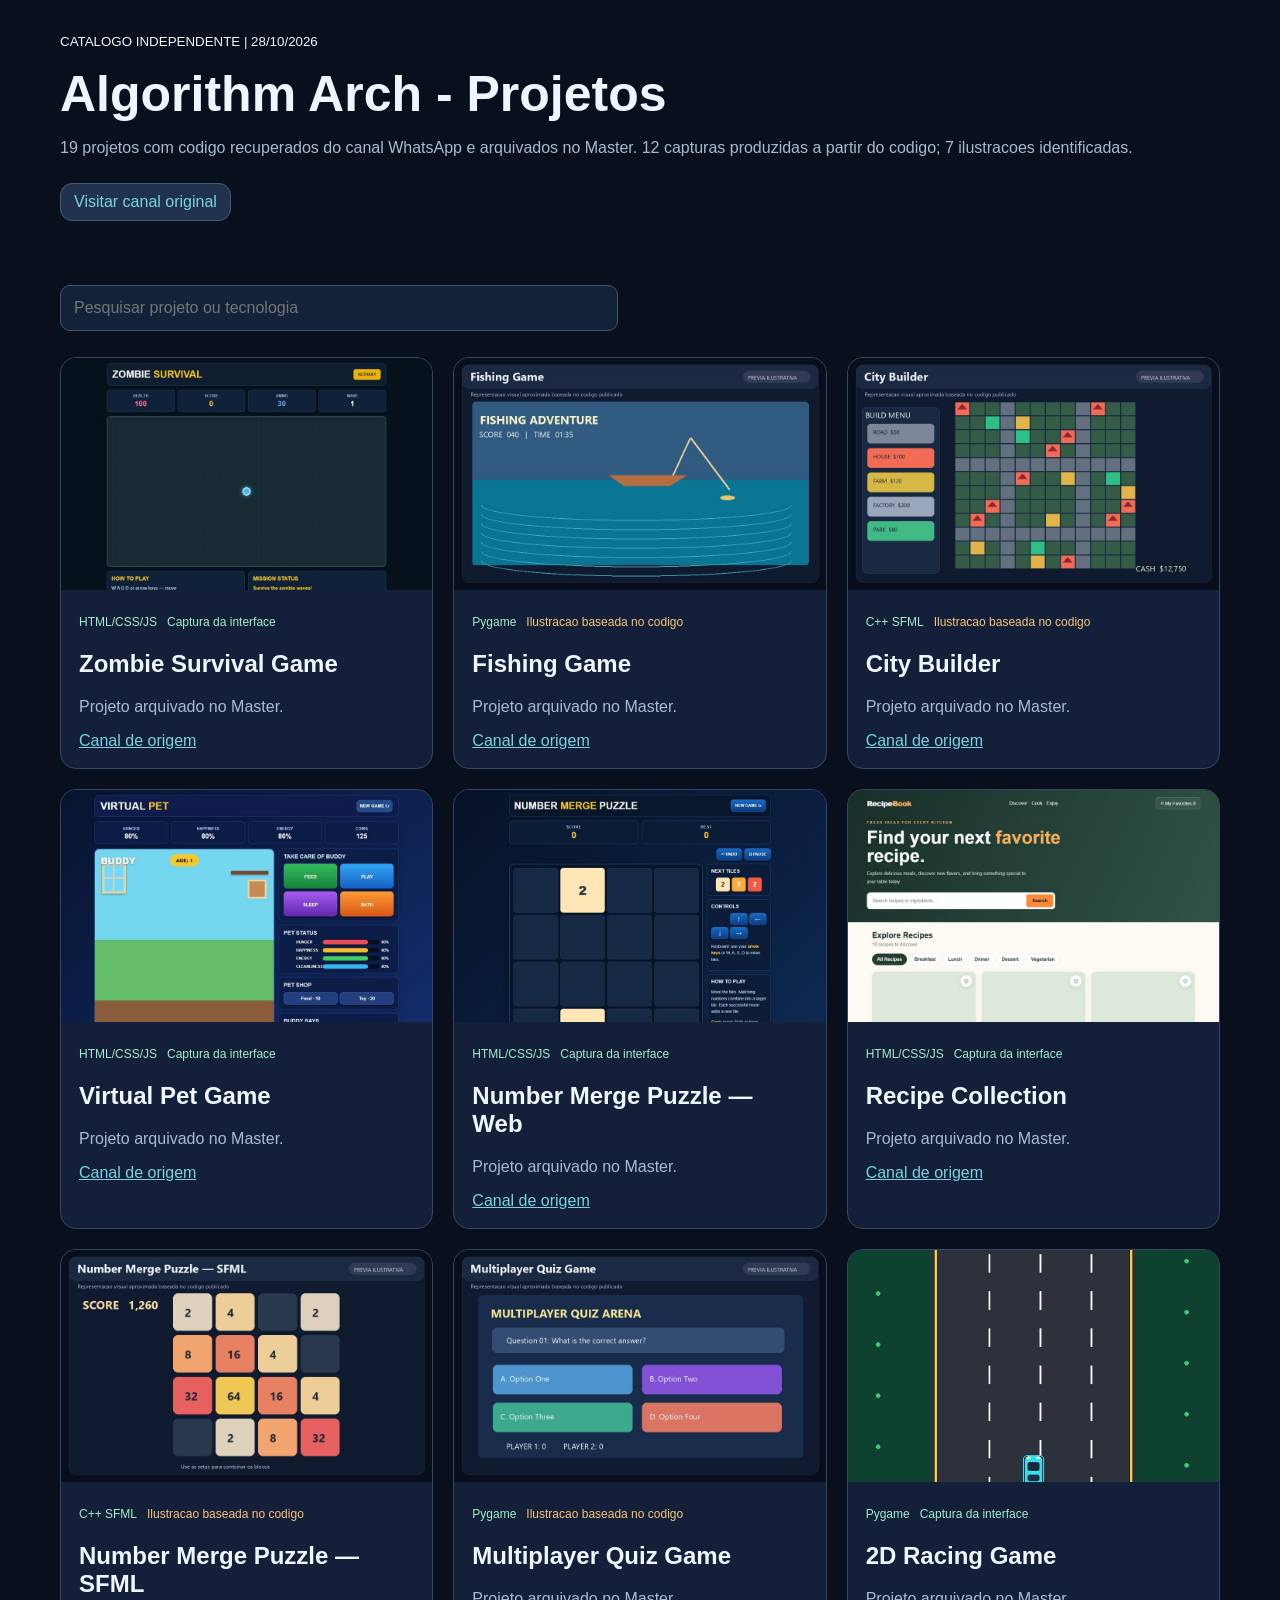
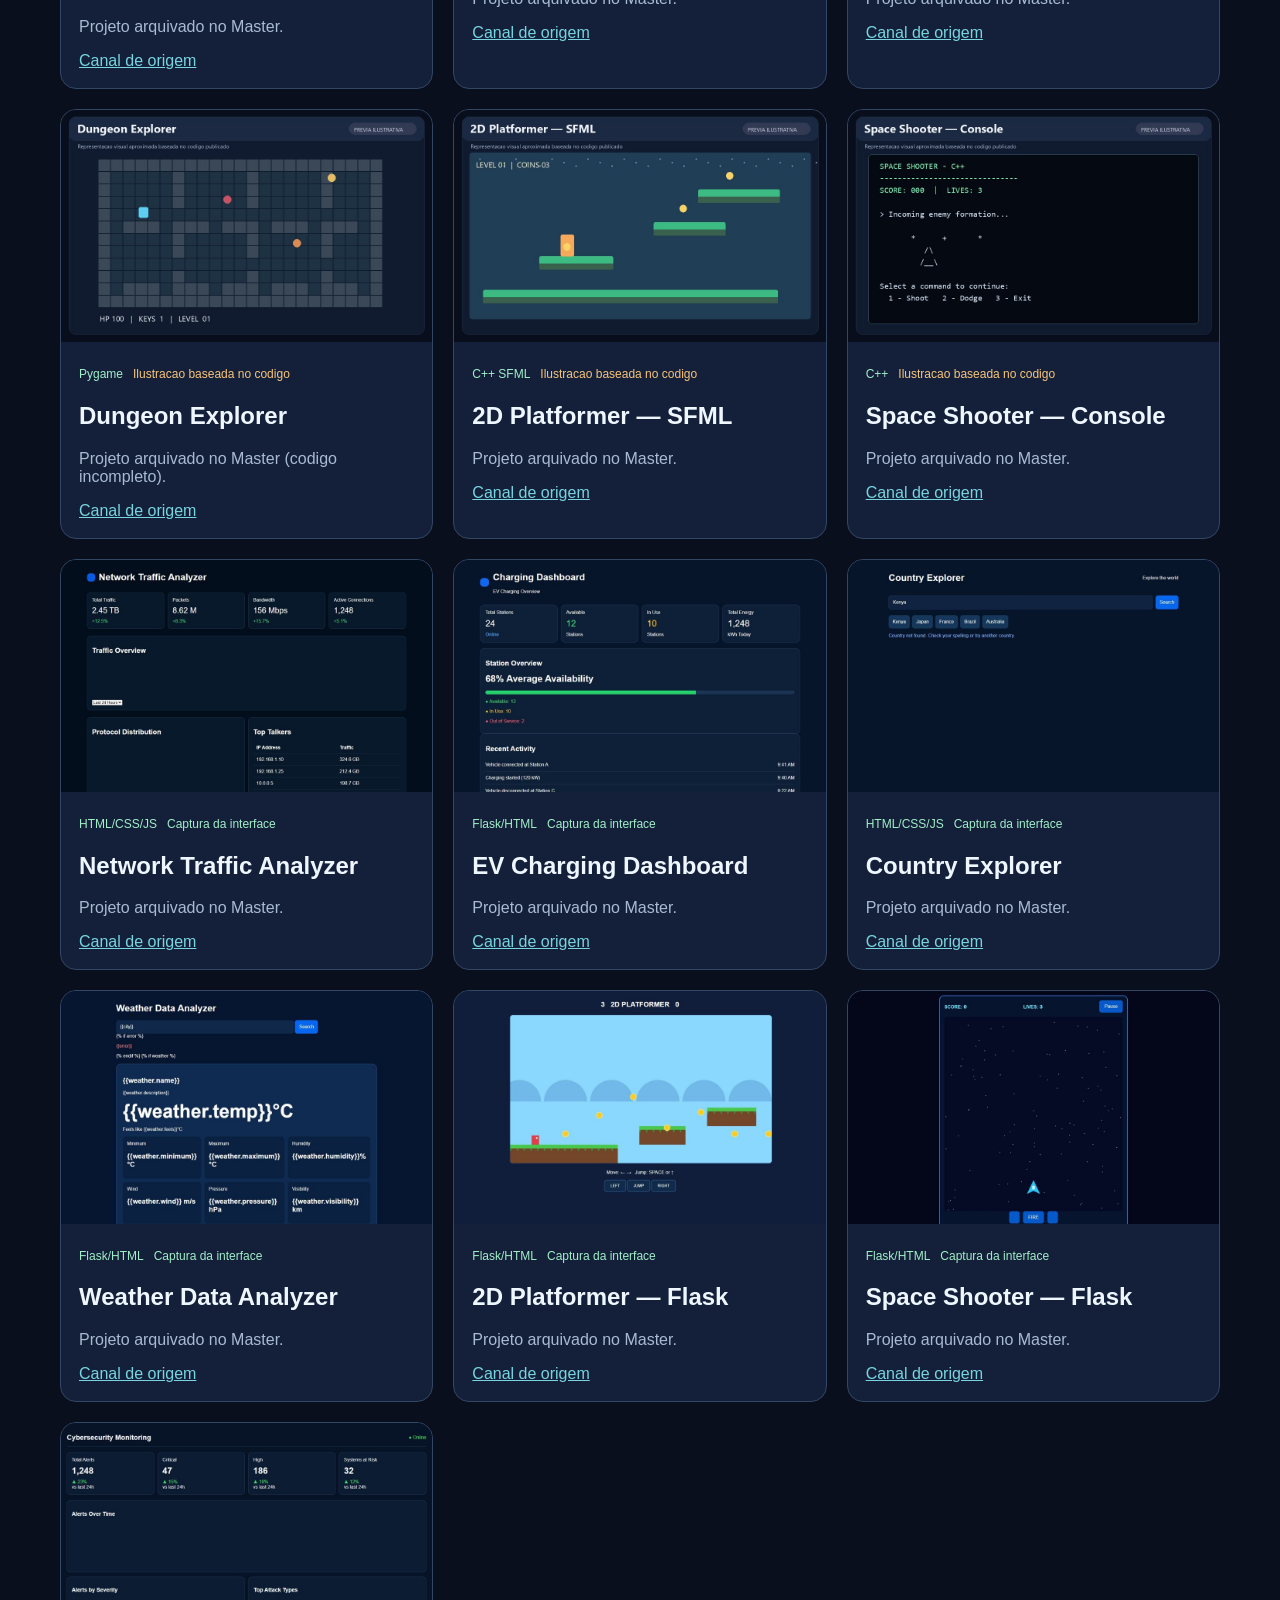
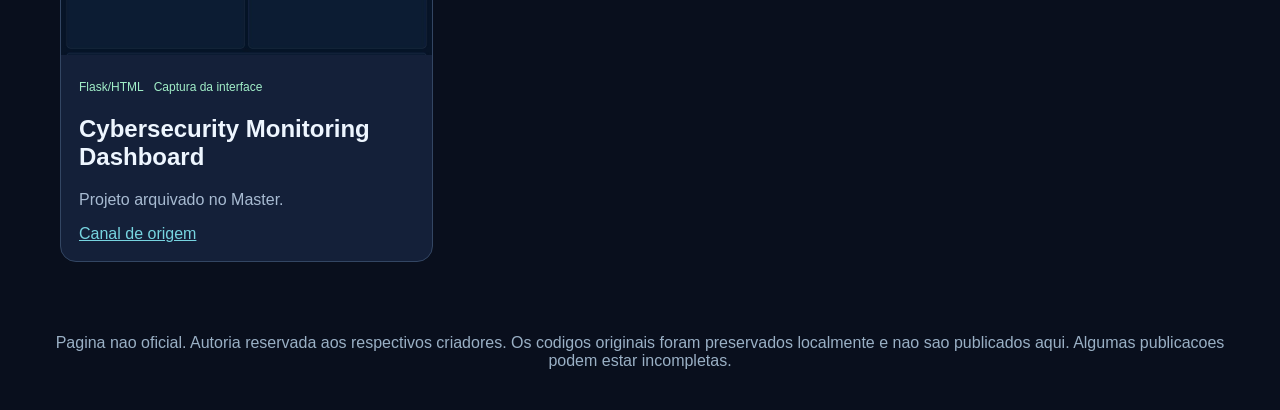
==== index.html @ b917a571 "Publish visual catalogue of Algorithm Arch projects" ====
<!DOCTYPE html><html lang="pt-BR"><head><meta charset="UTF-8"><meta name="viewport" content="width=device-width,initial-scale=1"><title>Algorithm Arch | Galeria</title><style>body{margin:0;background:#090f1d;color:#eef6ff;font:16px Segoe UI,Arial}header,main{max-width:1160px;margin:auto;padding:32px}h1{font-size:50px;margin:15px 0}p{color:#a8bbd2}a{color:#77d4e0}.grid{display:grid;grid-template-columns:repeat(auto-fit,minmax(295px,1fr));gap:20px}.card{background:#142039;border:1px solid #334663;border-radius:16px;overflow:hidden}.card img{width:100%;aspect-ratio:8/5;object-fit:cover}.info{padding:18px}.tag{display:inline-block;color:#a1eec8;font-size:12px;margin-right:10px}.mock{color:#f7c47b}.pill{display:inline-block;background:#21324e;border:1px solid #425c79;padding:9px 13px;border-radius:12px;text-decoration:none;margin-top:10px}.search{padding:13px;width:100%;max-width:530px;border:1px solid #456;background:#132239;color:white;border-radius:10px;margin-bottom:26px;font:inherit}footer{text-align:center;padding:40px;color:#9ab0c5}@media(max-width:600px){h1{font-size:35px}}</style></head><body><header><small>CATALOGO INDEPENDENTE | 28/10/2026</small><h1>Algorithm Arch - Projetos</h1><p>19 projetos com codigo recuperados do canal WhatsApp e arquivados no Master. 12 capturas produzidas a partir do codigo; 7 ilustracoes identificadas.</p><a class="pill" href="https://whatsapp.com/channel/0029VbE6CER23n3jpmWBcJ1Y" target="_blank" rel="noopener">Visitar canal original</a></header><main><input class="search" id="search" placeholder="Pesquisar projeto ou tecnologia" aria-label="Pesquisar"><section class="grid" id="grid"><article class="card" data-search="zombie survival game html/css/js"><img loading="lazy" src="img/zombie-survival.jpg" alt="Zombie Survival Game"><div class="info"><div class="tag">HTML/CSS/JS</div><div class="tag ">Captura da interface</div><h2>Zombie Survival Game</h2><p>Projeto arquivado no Master.</p><a href="https://whatsapp.com/channel/0029VbE6CER23n3jpmWBcJ1Y" target="_blank" rel="noopener">Canal de origem</a></div></article><article class="card" data-search="fishing game pygame"><img loading="lazy" src="img/fishing-game.jpg" alt="Fishing Game"><div class="info"><div class="tag">Pygame</div><div class="tag mock">Ilustracao baseada no codigo</div><h2>Fishing Game</h2><p>Projeto arquivado no Master.</p><a href="https://whatsapp.com/channel/0029VbE6CER23n3jpmWBcJ1Y" target="_blank" rel="noopener">Canal de origem</a></div></article><article class="card" data-search="city builder c++ sfml"><img loading="lazy" src="img/city-builder.jpg" alt="City Builder"><div class="info"><div class="tag">C++ SFML</div><div class="tag mock">Ilustracao baseada no codigo</div><h2>City Builder</h2><p>Projeto arquivado no Master.</p><a href="https://whatsapp.com/channel/0029VbE6CER23n3jpmWBcJ1Y" target="_blank" rel="noopener">Canal de origem</a></div></article><article class="card" data-search="virtual pet game html/css/js"><img loading="lazy" src="img/virtual-pet.jpg" alt="Virtual Pet Game"><div class="info"><div class="tag">HTML/CSS/JS</div><div class="tag ">Captura da interface</div><h2>Virtual Pet Game</h2><p>Projeto arquivado no Master.</p><a href="https://whatsapp.com/channel/0029VbE6CER23n3jpmWBcJ1Y" target="_blank" rel="noopener">Canal de origem</a></div></article><article class="card" data-search="number merge puzzle — web html/css/js"><img loading="lazy" src="img/number-merge-web.jpg" alt="Number Merge Puzzle — Web"><div class="info"><div class="tag">HTML/CSS/JS</div><div class="tag ">Captura da interface</div><h2>Number Merge Puzzle — Web</h2><p>Projeto arquivado no Master.</p><a href="https://whatsapp.com/channel/0029VbE6CER23n3jpmWBcJ1Y" target="_blank" rel="noopener">Canal de origem</a></div></article><article class="card" data-search="recipe collection html/css/js"><img loading="lazy" src="img/recipe-collection.jpg" alt="Recipe Collection"><div class="info"><div class="tag">HTML/CSS/JS</div><div class="tag ">Captura da interface</div><h2>Recipe Collection</h2><p>Projeto arquivado no Master.</p><a href="https://whatsapp.com/channel/0029VbE6CER23n3jpmWBcJ1Y" target="_blank" rel="noopener">Canal de origem</a></div></article><article class="card" data-search="number merge puzzle — sfml c++ sfml"><img loading="lazy" src="img/number-merge-sfml.jpg" alt="Number Merge Puzzle — SFML"><div class="info"><div class="tag">C++ SFML</div><div class="tag mock">Ilustracao baseada no codigo</div><h2>Number Merge Puzzle — SFML</h2><p>Projeto arquivado no Master.</p><a href="https://whatsapp.com/channel/0029VbE6CER23n3jpmWBcJ1Y" target="_blank" rel="noopener">Canal de origem</a></div></article><article class="card" data-search="multiplayer quiz game pygame"><img loading="lazy" src="img/multiplayer-quiz.jpg" alt="Multiplayer Quiz Game"><div class="info"><div class="tag">Pygame</div><div class="tag mock">Ilustracao baseada no codigo</div><h2>Multiplayer Quiz Game</h2><p>Projeto arquivado no Master.</p><a href="https://whatsapp.com/channel/0029VbE6CER23n3jpmWBcJ1Y" target="_blank" rel="noopener">Canal de origem</a></div></article><article class="card" data-search="2d racing game pygame"><img loading="lazy" src="img/2d-racing.jpg" alt="2D Racing Game"><div class="info"><div class="tag">Pygame</div><div class="tag ">Captura da interface</div><h2>2D Racing Game</h2><p>Projeto arquivado no Master.</p><a href="https://whatsapp.com/channel/0029VbE6CER23n3jpmWBcJ1Y" target="_blank" rel="noopener">Canal de origem</a></div></article><article class="card" data-search="dungeon explorer pygame"><img loading="lazy" src="img/dungeon-explorer.jpg" alt="Dungeon Explorer"><div class="info"><div class="tag">Pygame</div><div class="tag mock">Ilustracao baseada no codigo</div><h2>Dungeon Explorer</h2><p>Projeto arquivado no Master (codigo incompleto).</p><a href="https://whatsapp.com/channel/0029VbE6CER23n3jpmWBcJ1Y" target="_blank" rel="noopener">Canal de origem</a></div></article><article class="card" data-search="2d platformer — sfml c++ sfml"><img loading="lazy" src="img/2d-platformer-sfml.jpg" alt="2D Platformer — SFML"><div class="info"><div class="tag">C++ SFML</div><div class="tag mock">Ilustracao baseada no codigo</div><h2>2D Platformer — SFML</h2><p>Projeto arquivado no Master.</p><a href="https://whatsapp.com/channel/0029VbE6CER23n3jpmWBcJ1Y" target="_blank" rel="noopener">Canal de origem</a></div></article><article class="card" data-search="space shooter — console c++"><img loading="lazy" src="img/space-shooter-console.jpg" alt="Space Shooter — Console"><div class="info"><div class="tag">C++</div><div class="tag mock">Ilustracao baseada no codigo</div><h2>Space Shooter — Console</h2><p>Projeto arquivado no Master.</p><a href="https://whatsapp.com/channel/0029VbE6CER23n3jpmWBcJ1Y" target="_blank" rel="noopener">Canal de origem</a></div></article><article class="card" data-search="network traffic analyzer html/css/js"><img loading="lazy" src="img/network-traffic-analyzer.jpg" alt="Network Traffic Analyzer"><div class="info"><div class="tag">HTML/CSS/JS</div><div class="tag ">Captura da interface</div><h2>Network Traffic Analyzer</h2><p>Projeto arquivado no Master.</p><a href="https://whatsapp.com/channel/0029VbE6CER23n3jpmWBcJ1Y" target="_blank" rel="noopener">Canal de origem</a></div></article><article class="card" data-search="ev charging dashboard flask/html"><img loading="lazy" src="img/ev-charging-dashboard.jpg" alt="EV Charging Dashboard"><div class="info"><div class="tag">Flask/HTML</div><div class="tag ">Captura da interface</div><h2>EV Charging Dashboard</h2><p>Projeto arquivado no Master.</p><a href="https://whatsapp.com/channel/0029VbE6CER23n3jpmWBcJ1Y" target="_blank" rel="noopener">Canal de origem</a></div></article><article class="card" data-search="country explorer html/css/js"><img loading="lazy" src="img/country-explorer.jpg" alt="Country Explorer"><div class="info"><div class="tag">HTML/CSS/JS</div><div class="tag ">Captura da interface</div><h2>Country Explorer</h2><p>Projeto arquivado no Master.</p><a href="https://whatsapp.com/channel/0029VbE6CER23n3jpmWBcJ1Y" target="_blank" rel="noopener">Canal de origem</a></div></article><article class="card" data-search="weather data analyzer flask/html"><img loading="lazy" src="img/weather-data-analyzer.jpg" alt="Weather Data Analyzer"><div class="info"><div class="tag">Flask/HTML</div><div class="tag ">Captura da interface</div><h2>Weather Data Analyzer</h2><p>Projeto arquivado no Master.</p><a href="https://whatsapp.com/channel/0029VbE6CER23n3jpmWBcJ1Y" target="_blank" rel="noopener">Canal de origem</a></div></article><article class="card" data-search="2d platformer — flask flask/html"><img loading="lazy" src="img/2d-platformer-flask.jpg" alt="2D Platformer — Flask"><div class="info"><div class="tag">Flask/HTML</div><div class="tag ">Captura da interface</div><h2>2D Platformer — Flask</h2><p>Projeto arquivado no Master.</p><a href="https://whatsapp.com/channel/0029VbE6CER23n3jpmWBcJ1Y" target="_blank" rel="noopener">Canal de origem</a></div></article><article class="card" data-search="space shooter — flask flask/html"><img loading="lazy" src="img/space-shooter-flask.jpg" alt="Space Shooter — Flask"><div class="info"><div class="tag">Flask/HTML</div><div class="tag ">Captura da interface</div><h2>Space Shooter — Flask</h2><p>Projeto arquivado no Master.</p><a href="https://whatsapp.com/channel/0029VbE6CER23n3jpmWBcJ1Y" target="_blank" rel="noopener">Canal de origem</a></div></article><article class="card" data-search="cybersecurity monitoring dashboard flask/html"><img loading="lazy" src="img/cybersecurity-dashboard.jpg" alt="Cybersecurity Monitoring Dashboard"><div class="info"><div class="tag">Flask/HTML</div><div class="tag ">Captura da interface</div><h2>Cybersecurity Monitoring Dashboard</h2><p>Projeto arquivado no Master.</p><a href="https://whatsapp.com/channel/0029VbE6CER23n3jpmWBcJ1Y" target="_blank" rel="noopener">Canal de origem</a></div></article></section></main><footer>Pagina nao oficial. Autoria reservada aos respectivos criadores. Os codigos originais foram preservados localmente e nao sao publicados aqui. Algumas publicacoes podem estar incompletas.</footer><script>document.querySelector("#search").addEventListener("input",function(){let q=this.value.toLowerCase();document.querySelectorAll(".card").forEach(e=>e.hidden=!e.dataset.search.includes(q))})</script></body></html>
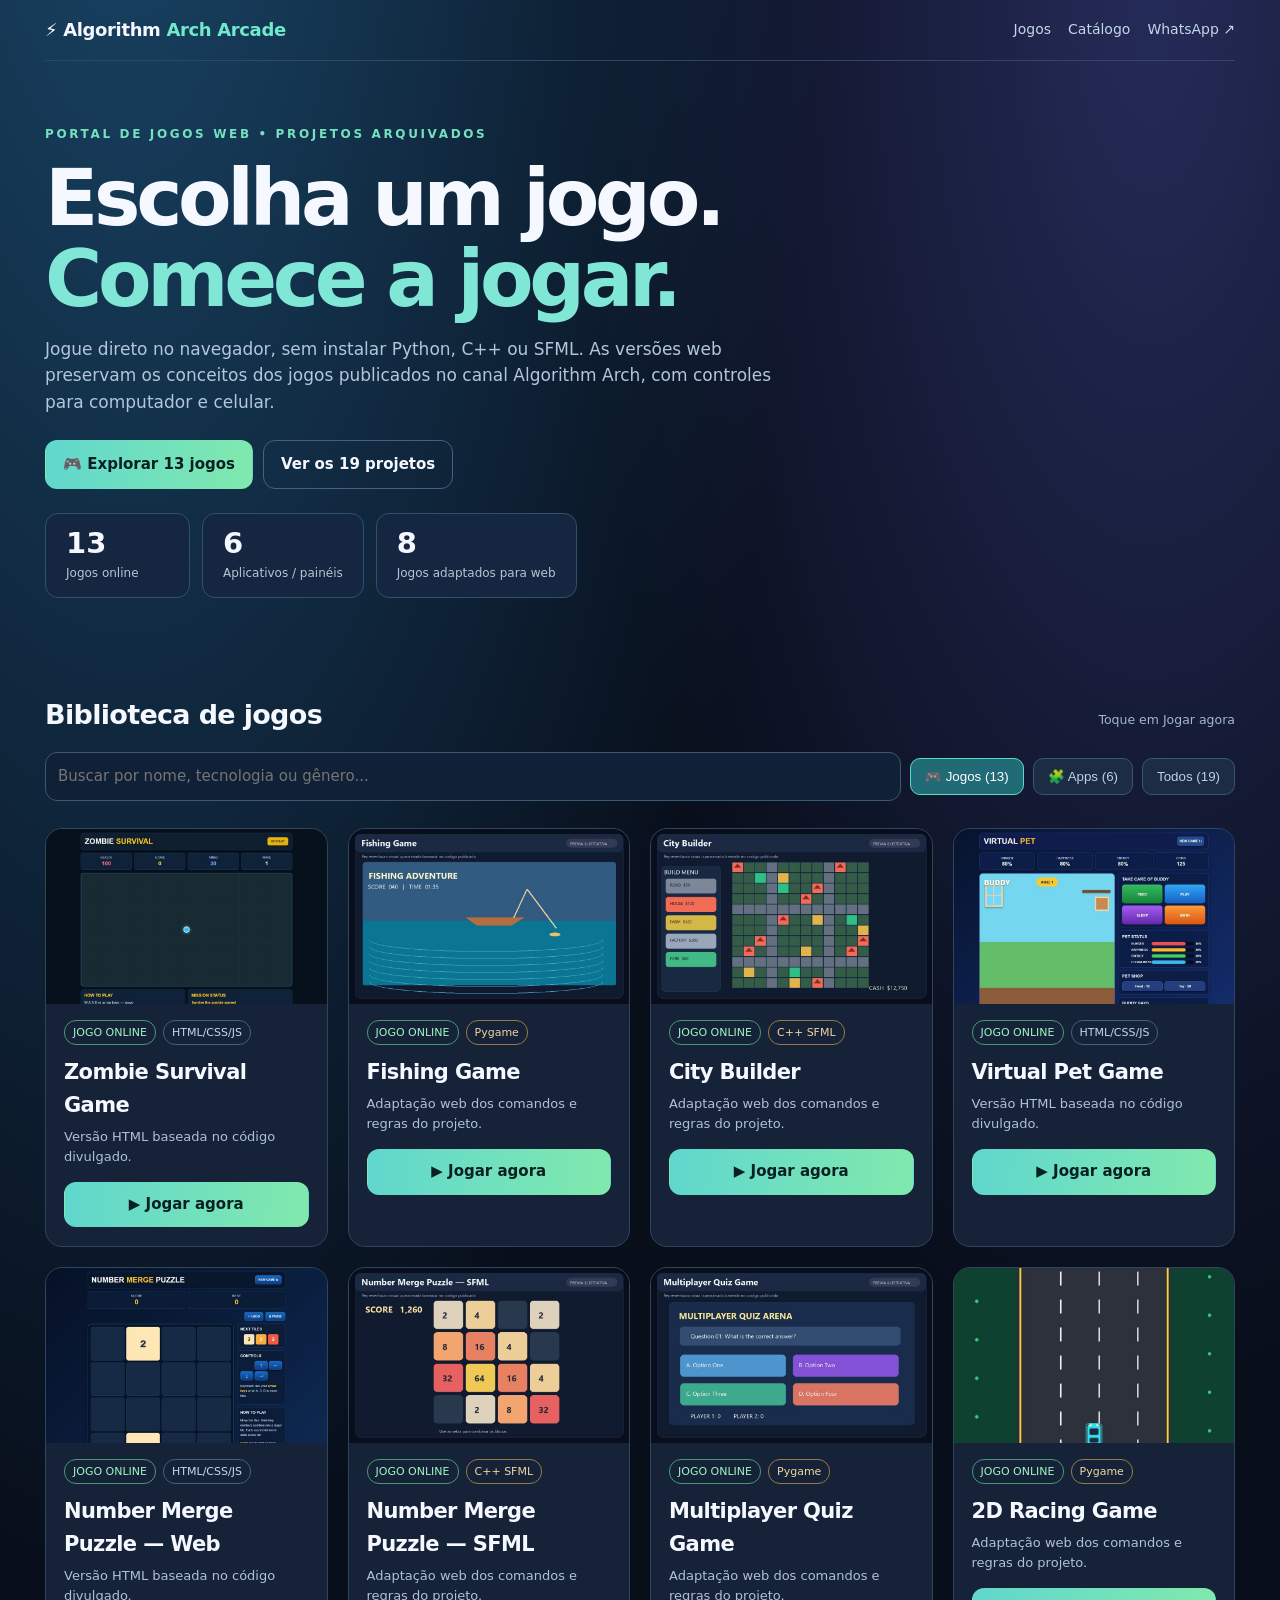
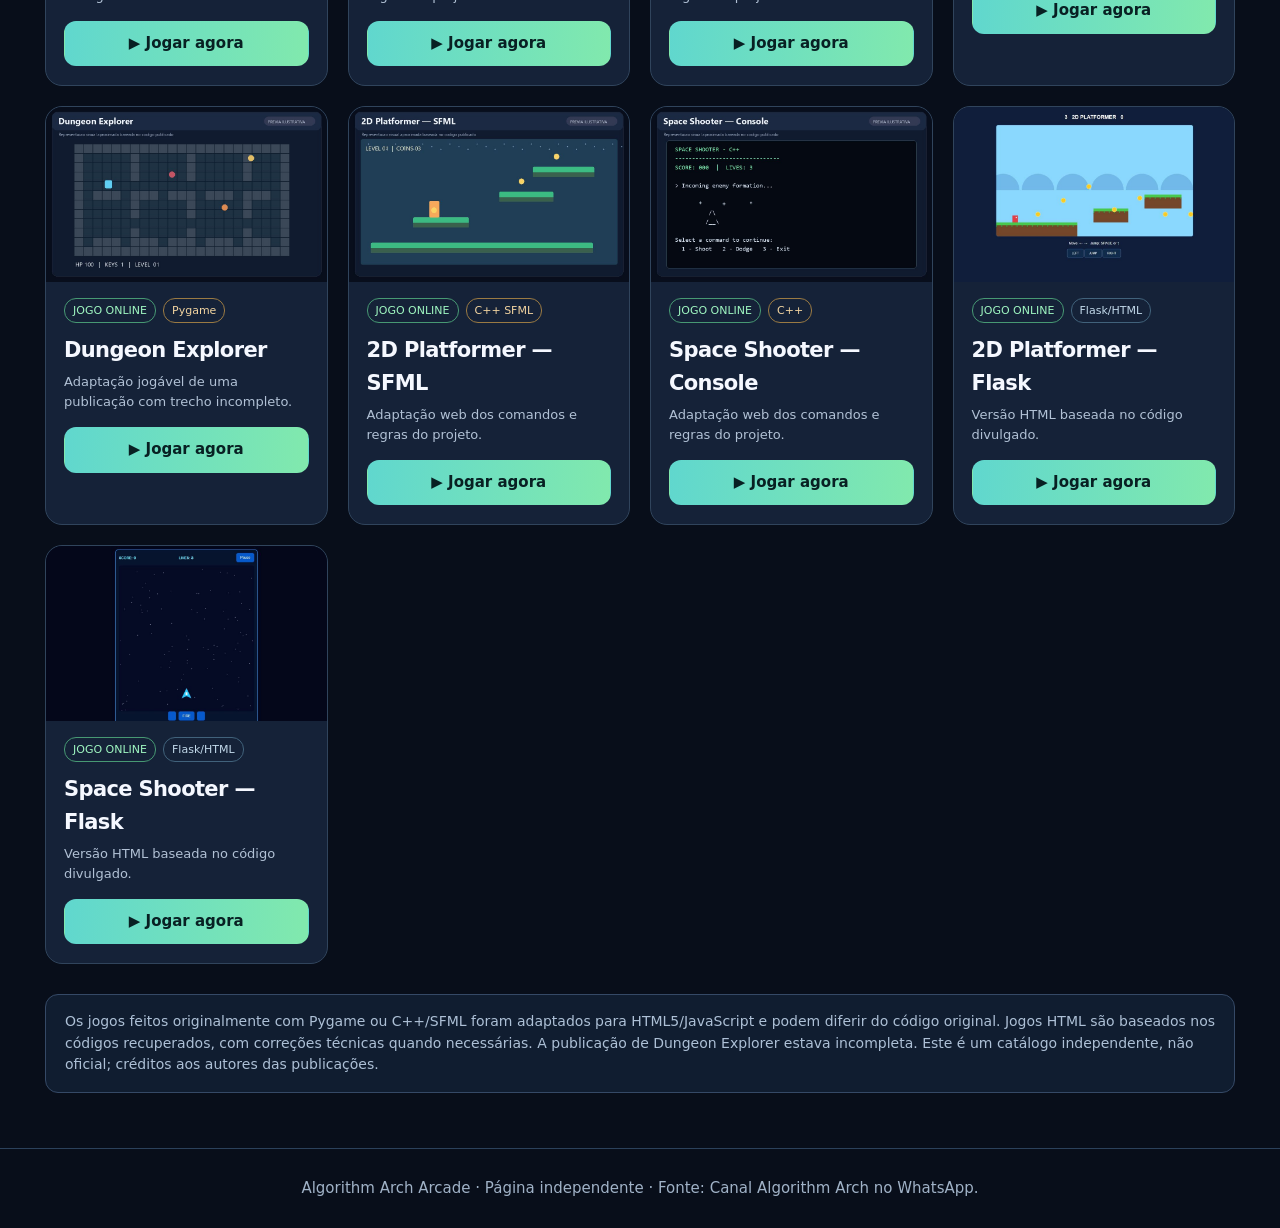
==== commit a134965c: "Launch 13 playable browser games and interactive project portal" ====
--- a/index.html
+++ b/index.html
@@ -1 +1,28 @@
-<!DOCTYPE html><html lang="pt-BR"><head><meta charset="UTF-8"><meta name="viewport" content="width=device-width,initial-scale=1"><title>Algorithm Arch | Galeria</title><style>body{margin:0;background:#090f1d;color:#eef6ff;font:16px Segoe UI,Arial}header,main{max-width:1160px;margin:auto;padding:32px}h1{font-size:50px;margin:15px 0}p{color:#a8bbd2}a{color:#77d4e0}.grid{display:grid;grid-template-columns:repeat(auto-fit,minmax(295px,1fr));gap:20px}.card{background:#142039;border:1px solid #334663;border-radius:16px;overflow:hidden}.card img{width:100%;aspect-ratio:8/5;object-fit:cover}.info{padding:18px}.tag{display:inline-block;color:#a1eec8;font-size:12px;margin-right:10px}.mock{color:#f7c47b}.pill{display:inline-block;background:#21324e;border:1px solid #425c79;padding:9px 13px;border-radius:12px;text-decoration:none;margin-top:10px}.search{padding:13px;width:100%;max-width:530px;border:1px solid #456;background:#132239;color:white;border-radius:10px;margin-bottom:26px;font:inherit}footer{text-align:center;padding:40px;color:#9ab0c5}@media(max-width:600px){h1{font-size:35px}}</style></head><body><header><small>CATALOGO INDEPENDENTE | 28/10/2026</small><h1>Algorithm Arch - Projetos</h1><p>19 projetos com codigo recuperados do canal WhatsApp e arquivados no Master. 12 capturas produzidas a partir do codigo; 7 ilustracoes identificadas.</p><a class="pill" href="https://whatsapp.com/channel/0029VbE6CER23n3jpmWBcJ1Y" target="_blank" rel="noopener">Visitar canal original</a></header><main><input class="search" id="search" placeholder="Pesquisar projeto ou tecnologia" aria-label="Pesquisar"><section class="grid" id="grid"><article class="card" data-search="zombie survival game html/css/js"><img loading="lazy" src="img/zombie-survival.jpg" alt="Zombie Survival Game"><div class="info"><div class="tag">HTML/CSS/JS</div><div class="tag ">Captura da interface</div><h2>Zombie Survival Game</h2><p>Projeto arquivado no Master.</p><a href="https://whatsapp.com/channel/0029VbE6CER23n3jpmWBcJ1Y" target="_blank" rel="noopener">Canal de origem</a></div></article><article class="card" data-search="fishing game pygame"><img loading="lazy" src="img/fishing-game.jpg" alt="Fishing Game"><div class="info"><div class="tag">Pygame</div><div class="tag mock">Ilustracao baseada no codigo</div><h2>Fishing Game</h2><p>Projeto arquivado no Master.</p><a href="https://whatsapp.com/channel/0029VbE6CER23n3jpmWBcJ1Y" target="_blank" rel="noopener">Canal de origem</a></div></article><article class="card" data-search="city builder c++ sfml"><img loading="lazy" src="img/city-builder.jpg" alt="City Builder"><div class="info"><div class="tag">C++ SFML</div><div class="tag mock">Ilustracao baseada no codigo</div><h2>City Builder</h2><p>Projeto arquivado no Master.</p><a href="https://whatsapp.com/channel/0029VbE6CER23n3jpmWBcJ1Y" target="_blank" rel="noopener">Canal de origem</a></div></article><article class="card" data-search="virtual pet game html/css/js"><img loading="lazy" src="img/virtual-pet.jpg" alt="Virtual Pet Game"><div class="info"><div class="tag">HTML/CSS/JS</div><div class="tag ">Captura da interface</div><h2>Virtual Pet Game</h2><p>Projeto arquivado no Master.</p><a href="https://whatsapp.com/channel/0029VbE6CER23n3jpmWBcJ1Y" target="_blank" rel="noopener">Canal de origem</a></div></article><article class="card" data-search="number merge puzzle — web html/css/js"><img loading="lazy" src="img/number-merge-web.jpg" alt="Number Merge Puzzle — Web"><div class="info"><div class="tag">HTML/CSS/JS</div><div class="tag ">Captura da interface</div><h2>Number Merge Puzzle — Web</h2><p>Projeto arquivado no Master.</p><a href="https://whatsapp.com/channel/0029VbE6CER23n3jpmWBcJ1Y" target="_blank" rel="noopener">Canal de origem</a></div></article><article class="card" data-search="recipe collection html/css/js"><img loading="lazy" src="img/recipe-collection.jpg" alt="Recipe Collection"><div class="info"><div class="tag">HTML/CSS/JS</div><div class="tag ">Captura da interface</div><h2>Recipe Collection</h2><p>Projeto arquivado no Master.</p><a href="https://whatsapp.com/channel/0029VbE6CER23n3jpmWBcJ1Y" target="_blank" rel="noopener">Canal de origem</a></div></article><article class="card" data-search="number merge puzzle — sfml c++ sfml"><img loading="lazy" src="img/number-merge-sfml.jpg" alt="Number Merge Puzzle — SFML"><div class="info"><div class="tag">C++ SFML</div><div class="tag mock">Ilustracao baseada no codigo</div><h2>Number Merge Puzzle — SFML</h2><p>Projeto arquivado no Master.</p><a href="https://whatsapp.com/channel/0029VbE6CER23n3jpmWBcJ1Y" target="_blank" rel="noopener">Canal de origem</a></div></article><article class="card" data-search="multiplayer quiz game pygame"><img loading="lazy" src="img/multiplayer-quiz.jpg" alt="Multiplayer Quiz Game"><div class="info"><div class="tag">Pygame</div><div class="tag mock">Ilustracao baseada no codigo</div><h2>Multiplayer Quiz Game</h2><p>Projeto arquivado no Master.</p><a href="https://whatsapp.com/channel/0029VbE6CER23n3jpmWBcJ1Y" target="_blank" rel="noopener">Canal de origem</a></div></article><article class="card" data-search="2d racing game pygame"><img loading="lazy" src="img/2d-racing.jpg" alt="2D Racing Game"><div class="info"><div class="tag">Pygame</div><div class="tag ">Captura da interface</div><h2>2D Racing Game</h2><p>Projeto arquivado no Master.</p><a href="https://whatsapp.com/channel/0029VbE6CER23n3jpmWBcJ1Y" target="_blank" rel="noopener">Canal de origem</a></div></article><article class="card" data-search="dungeon explorer pygame"><img loading="lazy" src="img/dungeon-explorer.jpg" alt="Dungeon Explorer"><div class="info"><div class="tag">Pygame</div><div class="tag mock">Ilustracao baseada no codigo</div><h2>Dungeon Explorer</h2><p>Projeto arquivado no Master (codigo incompleto).</p><a href="https://whatsapp.com/channel/0029VbE6CER23n3jpmWBcJ1Y" target="_blank" rel="noopener">Canal de origem</a></div></article><article class="card" data-search="2d platformer — sfml c++ sfml"><img loading="lazy" src="img/2d-platformer-sfml.jpg" alt="2D Platformer — SFML"><div class="info"><div class="tag">C++ SFML</div><div class="tag mock">Ilustracao baseada no codigo</div><h2>2D Platformer — SFML</h2><p>Projeto arquivado no Master.</p><a href="https://whatsapp.com/channel/0029VbE6CER23n3jpmWBcJ1Y" target="_blank" rel="noopener">Canal de origem</a></div></article><article class="card" data-search="space shooter — console c++"><img loading="lazy" src="img/space-shooter-console.jpg" alt="Space Shooter — Console"><div class="info"><div class="tag">C++</div><div class="tag mock">Ilustracao baseada no codigo</div><h2>Space Shooter — Console</h2><p>Projeto arquivado no Master.</p><a href="https://whatsapp.com/channel/0029VbE6CER23n3jpmWBcJ1Y" target="_blank" rel="noopener">Canal de origem</a></div></article><article class="card" data-search="network traffic analyzer html/css/js"><img loading="lazy" src="img/network-traffic-analyzer.jpg" alt="Network Traffic Analyzer"><div class="info"><div class="tag">HTML/CSS/JS</div><div class="tag ">Captura da interface</div><h2>Network Traffic Analyzer</h2><p>Projeto arquivado no Master.</p><a href="https://whatsapp.com/channel/0029VbE6CER23n3jpmWBcJ1Y" target="_blank" rel="noopener">Canal de origem</a></div></article><article class="card" data-search="ev charging dashboard flask/html"><img loading="lazy" src="img/ev-charging-dashboard.jpg" alt="EV Charging Dashboard"><div class="info"><div class="tag">Flask/HTML</div><div class="tag ">Captura da interface</div><h2>EV Charging Dashboard</h2><p>Projeto arquivado no Master.</p><a href="https://whatsapp.com/channel/0029VbE6CER23n3jpmWBcJ1Y" target="_blank" rel="noopener">Canal de origem</a></div></article><article class="card" data-search="country explorer html/css/js"><img loading="lazy" src="img/country-explorer.jpg" alt="Country Explorer"><div class="info"><div class="tag">HTML/CSS/JS</div><div class="tag ">Captura da interface</div><h2>Country Explorer</h2><p>Projeto arquivado no Master.</p><a href="https://whatsapp.com/channel/0029VbE6CER23n3jpmWBcJ1Y" target="_blank" rel="noopener">Canal de origem</a></div></article><article class="card" data-search="weather data analyzer flask/html"><img loading="lazy" src="img/weather-data-analyzer.jpg" alt="Weather Data Analyzer"><div class="info"><div class="tag">Flask/HTML</div><div class="tag ">Captura da interface</div><h2>Weather Data Analyzer</h2><p>Projeto arquivado no Master.</p><a href="https://whatsapp.com/channel/0029VbE6CER23n3jpmWBcJ1Y" target="_blank" rel="noopener">Canal de origem</a></div></article><article class="card" data-search="2d platformer — flask flask/html"><img loading="lazy" src="img/2d-platformer-flask.jpg" alt="2D Platformer — Flask"><div class="info"><div class="tag">Flask/HTML</div><div class="tag ">Captura da interface</div><h2>2D Platformer — Flask</h2><p>Projeto arquivado no Master.</p><a href="https://whatsapp.com/channel/0029VbE6CER23n3jpmWBcJ1Y" target="_blank" rel="noopener">Canal de origem</a></div></article><article class="card" data-search="space shooter — flask flask/html"><img loading="lazy" src="img/space-shooter-flask.jpg" alt="Space Shooter — Flask"><div class="info"><div class="tag">Flask/HTML</div><div class="tag ">Captura da interface</div><h2>Space Shooter — Flask</h2><p>Projeto arquivado no Master.</p><a href="https://whatsapp.com/channel/0029VbE6CER23n3jpmWBcJ1Y" target="_blank" rel="noopener">Canal de origem</a></div></article><article class="card" data-search="cybersecurity monitoring dashboard flask/html"><img loading="lazy" src="img/cybersecurity-dashboard.jpg" alt="Cybersecurity Monitoring Dashboard"><div class="info"><div class="tag">Flask/HTML</div><div class="tag ">Captura da interface</div><h2>Cybersecurity Monitoring Dashboard</h2><p>Projeto arquivado no Master.</p><a href="https://whatsapp.com/channel/0029VbE6CER23n3jpmWBcJ1Y" target="_blank" rel="noopener">Canal de origem</a></div></article></section></main><footer>Pagina nao oficial. Autoria reservada aos respectivos criadores. Os codigos originais foram preservados localmente e nao sao publicados aqui. Algumas publicacoes podem estar incompletas.</footer><script>document.querySelector("#search").addEventListener("input",function(){let q=this.value.toLowerCase();document.querySelectorAll(".card").forEach(e=>e.hidden=!e.dataset.search.includes(q))})</script></body></html>+<!doctype html><html lang="pt-BR"><head><meta charset="UTF-8"><meta name="viewport" content="width=device-width,initial-scale=1"><meta name="theme-color" content="#080e1a"><title>Algorithm Arch Arcade | 13 jogos online</title><meta name="description" content="13 jogos online jogáveis e 6 aplicativos do canal Algorithm Arch. Portal com jogos web, Pygame e C++ adaptados para navegador."><style>
+:root{color-scheme:dark;--bg:#080e1a;--panel:#111e31;--line:#2c405a;--muted:#a1b6cc;--aqua:#75f1d5}
+*{box-sizing:border-box}html{scroll-behavior:smooth}body{margin:0;background:radial-gradient(ellipse at 10% -10%,#194668 0,transparent 43%),radial-gradient(ellipse at 90% 0,#252b58 0,transparent 35%),var(--bg);color:#f5f8ff;font:15px/1.55 system-ui,Segoe UI,sans-serif}
+a{color:inherit;text-decoration:none}.wrap{max-width:1230px;margin:auto;padding:0 20px}
+nav{display:flex;align-items:center;justify-content:space-between;gap:15px;padding:16px 0;border-bottom:1px solid #324765}
+.brand{font-size:18px;font-weight:900;letter-spacing:-.02em}.brand span{color:#71eacb}nav .navlinks{display:flex;gap:17px;color:#c3d7e7;font-size:14px}
+.hero{padding:64px 0 42px;max-width:920px}.eyebrow{letter-spacing:.22em;color:#75e1bf;font-size:12px;font-weight:800}.hero h1{font-size:clamp(36px,6.7vw,78px);line-height:1.03;letter-spacing:-.055em;margin:15px 0}.hero h1 em{font-style:normal;color:#80e7d7}.hero p{font-size:17px;color:#b3c6db;max-width:750px}.hero-actions{display:flex;flex-wrap:wrap;gap:10px;margin-top:25px}
+.btn{display:inline-flex;align-items:center;justify-content:center;border-radius:12px;font-weight:800;padding:12px 17px;border:1px solid #46617c;transition:filter .15s,transform .15s;cursor:pointer}
+.btn:hover{filter:brightness(1.14);transform:translateY(-1px)}.btn.main{background:linear-gradient(95deg,#60d7ce,#81e9ad);color:#082023;border-color:transparent}
+.stats{display:flex;gap:12px;flex-wrap:wrap;margin:24px 0}.stat{background:#142640;border:1px solid #31506b;border-radius:13px;padding:13px 20px;min-width:145px}.stat b{font-size:29px;display:block;line-height:1.15}.stat span{color:#b6c4d3;font-size:12px}
+.section-head{display:flex;align-items:baseline;justify-content:space-between;gap:12px;margin:30px 0 12px}.section-head h2{font-size:27px;margin:0;letter-spacing:-.025em}.section-head small{color:var(--muted)}
+.controls{display:flex;gap:9px;align-items:center;flex-wrap:wrap;margin:16px 0 27px}input{flex:1;min-width:230px;background:#102036;border:1px solid #3b5874;border-radius:12px;color:white;padding:12px;font:inherit}
+.tab{background:#1b2c44;border:1px solid #3b5570;color:#bad1e1;border-radius:10px;padding:10px 14px;cursor:pointer}.tab.active{background:#216b76;border-color:#58dbc2;color:white}
+.grid{display:grid;grid-template-columns:repeat(auto-fill,minmax(265px,1fr));gap:20px}.card{background:#152238;border-radius:17px;overflow:hidden;border:1px solid #30445c;transition:transform .15s,border-color .15s}.card:hover{transform:translateY(-4px);border-color:#74c4cc}
+.card>img{display:block;aspect-ratio:8/5;width:100%;object-fit:cover;background:#0a1628}.copy{padding:16px 18px 19px}
+.pills{display:flex;flex-wrap:wrap;gap:7px}.pill{font-size:11px;border-radius:12px;border:1px solid #41627b;color:#c2d9ea;padding:3px 8px}.pill.play{color:#9ff6c1;border-color:#479973}.pill.port{color:#f2d4a0;border-color:#9a7a43}
+.card h3{font-size:21px;letter-spacing:-.03em;margin:11px 0 5px}.card p{margin:0 0 15px;color:#b1c1d5;font-size:13px;min-height:39px}.card .btn{width:100%;padding:10px}.card .btn.secondary{background:#1d3550;border-color:#3c607c;color:#caeaf6}
+.note{background:#101d30;border:1px solid #354966;padding:16px 19px;border-radius:13px;color:#adc0d6;margin-top:30px;font-size:14px}
+footer{text-align:center;border-top:1px solid #2b415b;color:#a0b2c7;margin-top:55px;padding:28px 16px}
+.hidden{display:none!important}@media(max-width:640px){nav .navlinks{gap:10px;font-size:12px}.hero{padding:36px 0 25px}.hero p{font-size:15px}.section-head h2{font-size:22px}}
+</style></head><body><div class="wrap"><nav><div class="brand">⚡ Algorithm <span>Arch Arcade</span></div><div class="navlinks"><a href="#jogos">Jogos</a><a href="#todos">Catálogo</a><a href="https://whatsapp.com/channel/0029VbE6CER23n3jpmWBcJ1Y" target="_blank" rel="noopener">WhatsApp ↗</a></div></nav>
+<header class="hero"><div class="eyebrow">PORTAL DE JOGOS WEB • PROJETOS ARQUIVADOS</div><h1>Escolha um jogo.<br><em>Comece a jogar.</em></h1><p>Jogue direto no navegador, sem instalar Python, C++ ou SFML. As versões web preservam os conceitos dos jogos publicados no canal Algorithm Arch, com controles para computador e celular.</p><div class="hero-actions"><a class="btn main" href="#jogos">🎮 Explorar 13 jogos</a><a class="btn" href="#todos">Ver os 19 projetos</a></div>
+<div class="stats"><div class="stat"><b>13</b><span>Jogos online</span></div><div class="stat"><b>6</b><span>Aplicativos / painéis</span></div><div class="stat"><b>8</b><span>Jogos adaptados para web</span></div></div></header>
+<section id="jogos"><div class="section-head"><h2>Biblioteca de jogos</h2><small>Toque em Jogar agora</small></div></section>
+<section id="todos"><div class="controls"><input id="search" type="search" placeholder="Buscar por nome, tecnologia ou gênero..." aria-label="Buscar projeto"><button data-filter="games" class="tab active">🎮 Jogos (13)</button><button data-filter="apps" class="tab">🧩 Apps (6)</button><button data-filter="all" class="tab">Todos (19)</button></div><div id="grid" class="grid"><article class="card" data-cat="games" data-search="zombie survival game html/css/js jogo"><img src="img/zombie-survival.jpg" loading="lazy" alt="Interface de Zombie Survival Game"><div class="copy"><div class="pills"><span class="pill play">JOGO ONLINE</span><span class="pill ">HTML/CSS/JS</span></div><h3>Zombie Survival Game</h3><p>Versão HTML baseada no código divulgado.</p><a class="btn main" href="games/zombie-survival.html">▶  Jogar agora</a></div></article><article class="card" data-cat="games" data-search="fishing game pygame jogo"><img src="img/fishing-game.jpg" loading="lazy" alt="Interface de Fishing Game"><div class="copy"><div class="pills"><span class="pill play">JOGO ONLINE</span><span class="pill port">Pygame</span></div><h3>Fishing Game</h3><p>Adaptação web dos comandos e regras do projeto.</p><a class="btn main" href="games/arcade.html?game=fishing-game">▶  Jogar agora</a></div></article><article class="card" data-cat="games" data-search="city builder c++ sfml simulacao"><img src="img/city-builder.jpg" loading="lazy" alt="Interface de City Builder"><div class="copy"><div class="pills"><span class="pill play">JOGO ONLINE</span><span class="pill port">C++ SFML</span></div><h3>City Builder</h3><p>Adaptação web dos comandos e regras do projeto.</p><a class="btn main" href="games/arcade.html?game=city-builder">▶  Jogar agora</a></div></article><article class="card" data-cat="games" data-search="virtual pet game html/css/js jogo"><img src="img/virtual-pet.jpg" loading="lazy" alt="Interface de Virtual Pet Game"><div class="copy"><div class="pills"><span class="pill play">JOGO ONLINE</span><span class="pill ">HTML/CSS/JS</span></div><h3>Virtual Pet Game</h3><p>Versão HTML baseada no código divulgado.</p><a class="btn main" href="games/virtual-pet.html">▶  Jogar agora</a></div></article><article class="card" data-cat="games" data-search="number merge puzzle — web html/css/js puzzle"><img src="img/number-merge-web.jpg" loading="lazy" alt="Interface de Number Merge Puzzle — Web"><div class="copy"><div class="pills"><span class="pill play">JOGO ONLINE</span><span class="pill ">HTML/CSS/JS</span></div><h3>Number Merge Puzzle — Web</h3><p>Versão HTML baseada no código divulgado.</p><a class="btn main" href="games/number-merge-web.html">▶  Jogar agora</a></div></article><article class="card" data-cat="apps" data-search="recipe collection html/css/js aplicativo"><img src="img/recipe-collection.jpg" loading="lazy" alt="Interface de Recipe Collection"><div class="copy"><div class="pills"><span class="pill ">APLICATIVO</span><span class="pill ">HTML/CSS/JS</span></div><h3>Recipe Collection</h3><p>Projeto de interface e visualização.</p><a class="btn secondary" href="demos/recipe-collection.html" target="_blank" rel="noopener">▣  Abrir demonstração</a></div></article><article class="card" data-cat="games" data-search="number merge puzzle — sfml c++ sfml puzzle"><img src="img/number-merge-sfml.jpg" loading="lazy" alt="Interface de Number Merge Puzzle — SFML"><div class="copy"><div class="pills"><span class="pill play">JOGO ONLINE</span><span class="pill port">C++ SFML</span></div><h3>Number Merge Puzzle — SFML</h3><p>Adaptação web dos comandos e regras do projeto.</p><a class="btn main" href="games/arcade.html?game=number-merge-sfml">▶  Jogar agora</a></div></article><article class="card" data-cat="games" data-search="multiplayer quiz game pygame jogo"><img src="img/multiplayer-quiz.jpg" loading="lazy" alt="Interface de Multiplayer Quiz Game"><div class="copy"><div class="pills"><span class="pill play">JOGO ONLINE</span><span class="pill port">Pygame</span></div><h3>Multiplayer Quiz Game</h3><p>Adaptação web dos comandos e regras do projeto.</p><a class="btn main" href="games/arcade.html?game=multiplayer-quiz">▶  Jogar agora</a></div></article><article class="card" data-cat="games" data-search="2d racing game pygame jogo"><img src="img/2d-racing.jpg" loading="lazy" alt="Interface de 2D Racing Game"><div class="copy"><div class="pills"><span class="pill play">JOGO ONLINE</span><span class="pill port">Pygame</span></div><h3>2D Racing Game</h3><p>Adaptação web dos comandos e regras do projeto.</p><a class="btn main" href="games/arcade.html?game=2d-racing">▶  Jogar agora</a></div></article><article class="card" data-cat="games" data-search="dungeon explorer pygame jogo"><img src="img/dungeon-explorer.jpg" loading="lazy" alt="Interface de Dungeon Explorer"><div class="copy"><div class="pills"><span class="pill play">JOGO ONLINE</span><span class="pill port">Pygame</span></div><h3>Dungeon Explorer</h3><p>Adaptação jogável de uma publicação com trecho incompleto.</p><a class="btn main" href="games/arcade.html?game=dungeon-explorer">▶  Jogar agora</a></div></article><article class="card" data-cat="games" data-search="2d platformer — sfml c++ sfml jogo"><img src="img/2d-platformer-sfml.jpg" loading="lazy" alt="Interface de 2D Platformer — SFML"><div class="copy"><div class="pills"><span class="pill play">JOGO ONLINE</span><span class="pill port">C++ SFML</span></div><h3>2D Platformer — SFML</h3><p>Adaptação web dos comandos e regras do projeto.</p><a class="btn main" href="games/arcade.html?game=2d-platformer-sfml">▶  Jogar agora</a></div></article><article class="card" data-cat="games" data-search="space shooter — console c++ jogo"><img src="img/space-shooter-console.jpg" loading="lazy" alt="Interface de Space Shooter — Console"><div class="copy"><div class="pills"><span class="pill play">JOGO ONLINE</span><span class="pill port">C++</span></div><h3>Space Shooter — Console</h3><p>Adaptação web dos comandos e regras do projeto.</p><a class="btn main" href="games/arcade.html?game=space-shooter-console">▶  Jogar agora</a></div></article><article class="card" data-cat="apps" data-search="network traffic analyzer html/css/js dashboard"><img src="img/network-traffic-analyzer.jpg" loading="lazy" alt="Interface de Network Traffic Analyzer"><div class="copy"><div class="pills"><span class="pill ">APLICATIVO</span><span class="pill ">HTML/CSS/JS</span></div><h3>Network Traffic Analyzer</h3><p>Projeto de interface e visualização.</p><a class="btn secondary" href="demos/network-traffic-analyzer.html" target="_blank" rel="noopener">▣  Abrir demonstração</a></div></article><article class="card" data-cat="apps" data-search="ev charging dashboard flask/html dashboard"><img src="img/ev-charging-dashboard.jpg" loading="lazy" alt="Interface de EV Charging Dashboard"><div class="copy"><div class="pills"><span class="pill ">APLICATIVO</span><span class="pill ">Flask/HTML</span></div><h3>EV Charging Dashboard</h3><p>Projeto de interface e visualização.</p><a class="btn secondary" href="img/ev-charging-dashboard.jpg" target="_blank" rel="noopener">▣  Ver prévia</a></div></article><article class="card" data-cat="apps" data-search="country explorer html/css/js aplicativo"><img src="img/country-explorer.jpg" loading="lazy" alt="Interface de Country Explorer"><div class="copy"><div class="pills"><span class="pill ">APLICATIVO</span><span class="pill ">HTML/CSS/JS</span></div><h3>Country Explorer</h3><p>Projeto de interface e visualização.</p><a class="btn secondary" href="demos/country-explorer.html" target="_blank" rel="noopener">▣  Abrir demonstração</a></div></article><article class="card" data-cat="apps" data-search="weather data analyzer flask/html dashboard"><img src="img/weather-data-analyzer.jpg" loading="lazy" alt="Interface de Weather Data Analyzer"><div class="copy"><div class="pills"><span class="pill ">APLICATIVO</span><span class="pill ">Flask/HTML</span></div><h3>Weather Data Analyzer</h3><p>Projeto de interface e visualização.</p><a class="btn secondary" href="img/weather-data-analyzer.jpg" target="_blank" rel="noopener">▣  Ver prévia</a></div></article><article class="card" data-cat="games" data-search="2d platformer — flask flask/html jogo"><img src="img/2d-platformer-flask.jpg" loading="lazy" alt="Interface de 2D Platformer — Flask"><div class="copy"><div class="pills"><span class="pill play">JOGO ONLINE</span><span class="pill ">Flask/HTML</span></div><h3>2D Platformer — Flask</h3><p>Versão HTML baseada no código divulgado.</p><a class="btn main" href="games/2d-platformer-flask.html">▶  Jogar agora</a></div></article><article class="card" data-cat="games" data-search="space shooter — flask flask/html jogo"><img src="img/space-shooter-flask.jpg" loading="lazy" alt="Interface de Space Shooter — Flask"><div class="copy"><div class="pills"><span class="pill play">JOGO ONLINE</span><span class="pill ">Flask/HTML</span></div><h3>Space Shooter — Flask</h3><p>Versão HTML baseada no código divulgado.</p><a class="btn main" href="games/space-shooter-flask.html">▶  Jogar agora</a></div></article><article class="card" data-cat="apps" data-search="cybersecurity monitoring dashboard flask/html dashboard"><img src="img/cybersecurity-dashboard.jpg" loading="lazy" alt="Interface de Cybersecurity Monitoring Dashboard"><div class="copy"><div class="pills"><span class="pill ">APLICATIVO</span><span class="pill ">Flask/HTML</span></div><h3>Cybersecurity Monitoring Dashboard</h3><p>Projeto de interface e visualização.</p><a class="btn secondary" href="demos/cybersecurity-dashboard.html" target="_blank" rel="noopener">▣  Abrir demonstração</a></div></article></div><div id="none" class="hidden" style="color:#9bb9c9;padding:35px">Nenhum projeto encontrado.</div></section>
+<div class="note">Os jogos feitos originalmente com Pygame ou C++/SFML foram adaptados para HTML5/JavaScript e podem diferir do código original. Jogos HTML são baseados nos códigos recuperados, com correções técnicas quando necessárias. A publicação de Dungeon Explorer estava incompleta. Este é um catálogo independente, não oficial; créditos aos autores das publicações.</div></div>
+<footer>Algorithm Arch Arcade · Página independente · Fonte: <a href="https://whatsapp.com/channel/0029VbE6CER23n3jpmWBcJ1Y" target="_blank" rel="noopener">Canal Algorithm Arch no WhatsApp</a>.</footer>
+<script>const input=document.querySelector("#search"),tabs=[...document.querySelectorAll("[data-filter]")],items=[...document.querySelectorAll(".card")];let filter="games";function redraw(){const q=input.value.toLocaleLowerCase("pt-BR").trim();let n=0;items.forEach(i=>{const show=(filter==="all"||i.dataset.cat===filter)&&i.dataset.search.includes(q);i.classList.toggle("hidden",!show);if(show)n++});document.querySelector("#none").classList.toggle("hidden",n>0)}tabs.forEach(t=>t.onclick=()=>{filter=t.dataset.filter;tabs.forEach(b=>b.classList.toggle("active",t===b));redraw()});input.oninput=redraw;redraw();</script></body></html>
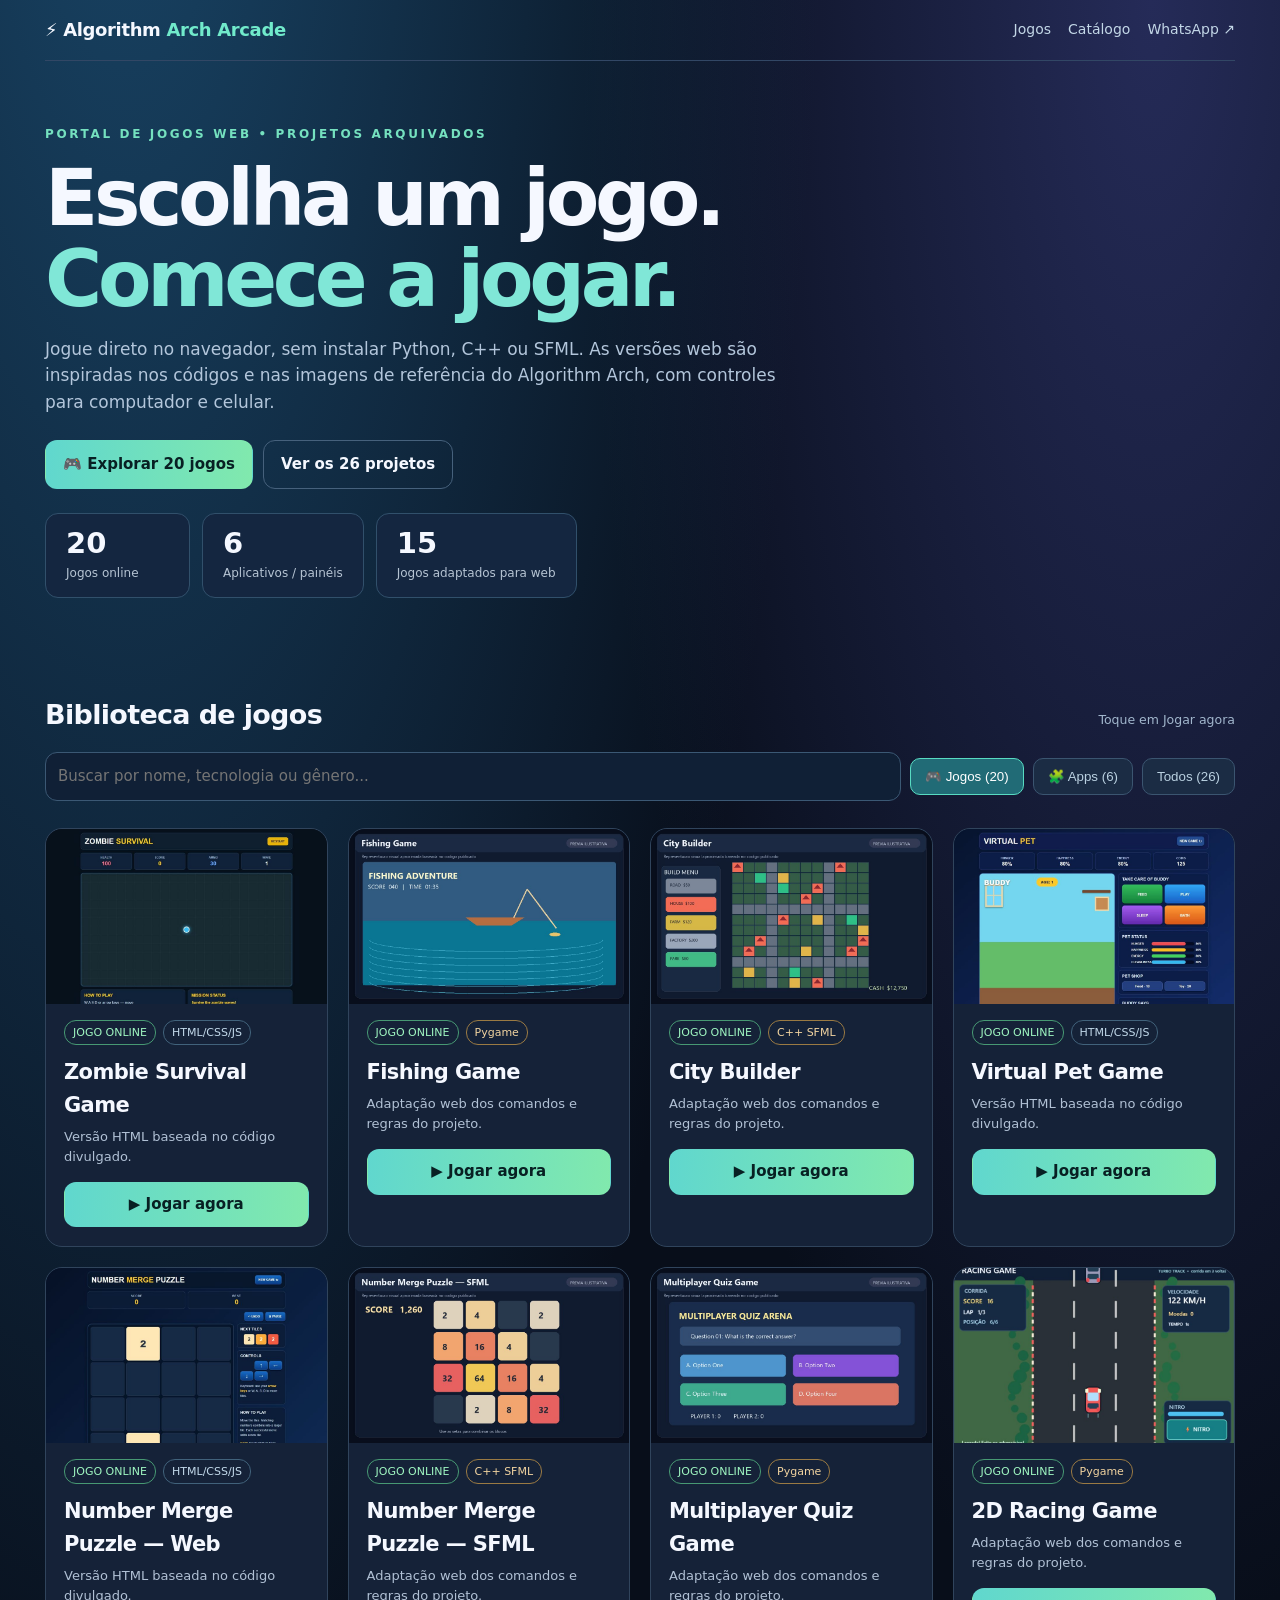
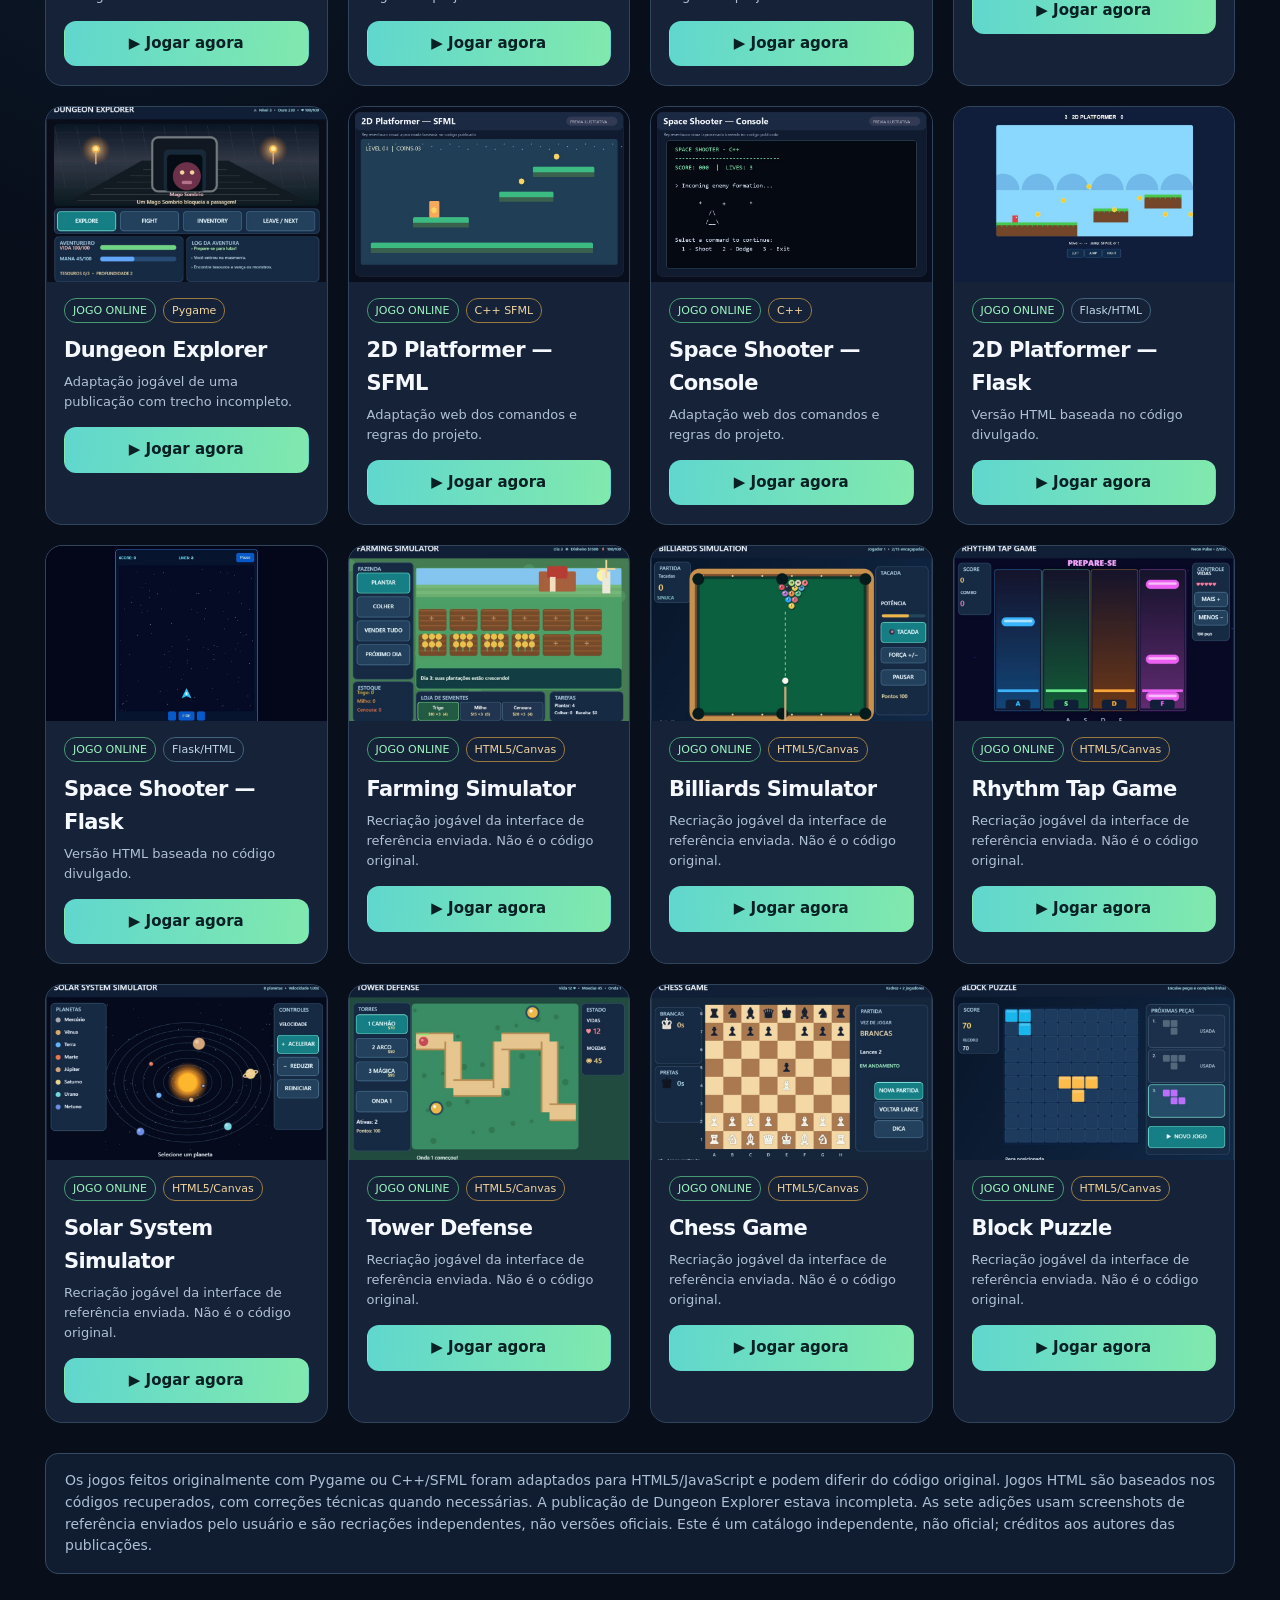
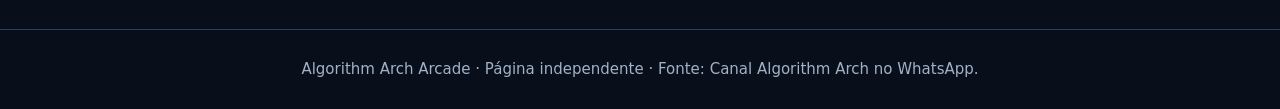
==== commit 7b09b46b: "Expand arcade to 20 games with poster-inspired playable interfaces" ====
--- a/index.html
+++ b/index.html
@@ -1,4 +1,4 @@
-<!doctype html><html lang="pt-BR"><head><meta charset="UTF-8"><meta name="viewport" content="width=device-width,initial-scale=1"><meta name="theme-color" content="#080e1a"><title>Algorithm Arch Arcade | 13 jogos online</title><meta name="description" content="13 jogos online jogáveis e 6 aplicativos do canal Algorithm Arch. Portal com jogos web, Pygame e C++ adaptados para navegador."><style>
+<!doctype html><html lang="pt-BR"><head><meta charset="UTF-8"><meta name="viewport" content="width=device-width,initial-scale=1"><meta name="theme-color" content="#080e1a"><title>Algorithm Arch Arcade | 20 jogos online</title><meta name="description" content="20 jogos online jogáveis e 6 aplicativos do canal Algorithm Arch. Portal com jogos web, Pygame e C++ adaptados para navegador."><style>
 :root{color-scheme:dark;--bg:#080e1a;--panel:#111e31;--line:#2c405a;--muted:#a1b6cc;--aqua:#75f1d5}
 *{box-sizing:border-box}html{scroll-behavior:smooth}body{margin:0;background:radial-gradient(ellipse at 10% -10%,#194668 0,transparent 43%),radial-gradient(ellipse at 90% 0,#252b58 0,transparent 35%),var(--bg);color:#f5f8ff;font:15px/1.55 system-ui,Segoe UI,sans-serif}
 a{color:inherit;text-decoration:none}.wrap{max-width:1230px;margin:auto;padding:0 20px}
@@ -19,10 +19,10 @@
 footer{text-align:center;border-top:1px solid #2b415b;color:#a0b2c7;margin-top:55px;padding:28px 16px}
 .hidden{display:none!important}@media(max-width:640px){nav .navlinks{gap:10px;font-size:12px}.hero{padding:36px 0 25px}.hero p{font-size:15px}.section-head h2{font-size:22px}}
 </style></head><body><div class="wrap"><nav><div class="brand">⚡ Algorithm <span>Arch Arcade</span></div><div class="navlinks"><a href="#jogos">Jogos</a><a href="#todos">Catálogo</a><a href="https://whatsapp.com/channel/0029VbE6CER23n3jpmWBcJ1Y" target="_blank" rel="noopener">WhatsApp ↗</a></div></nav>
-<header class="hero"><div class="eyebrow">PORTAL DE JOGOS WEB • PROJETOS ARQUIVADOS</div><h1>Escolha um jogo.<br><em>Comece a jogar.</em></h1><p>Jogue direto no navegador, sem instalar Python, C++ ou SFML. As versões web preservam os conceitos dos jogos publicados no canal Algorithm Arch, com controles para computador e celular.</p><div class="hero-actions"><a class="btn main" href="#jogos">🎮 Explorar 13 jogos</a><a class="btn" href="#todos">Ver os 19 projetos</a></div>
-<div class="stats"><div class="stat"><b>13</b><span>Jogos online</span></div><div class="stat"><b>6</b><span>Aplicativos / painéis</span></div><div class="stat"><b>8</b><span>Jogos adaptados para web</span></div></div></header>
+<header class="hero"><div class="eyebrow">PORTAL DE JOGOS WEB • PROJETOS ARQUIVADOS</div><h1>Escolha um jogo.<br><em>Comece a jogar.</em></h1><p>Jogue direto no navegador, sem instalar Python, C++ ou SFML. As versões web são inspiradas nos códigos e nas imagens de referência do Algorithm Arch, com controles para computador e celular.</p><div class="hero-actions"><a class="btn main" href="#jogos">🎮 Explorar 20 jogos</a><a class="btn" href="#todos">Ver os 26 projetos</a></div>
+<div class="stats"><div class="stat"><b>20</b><span>Jogos online</span></div><div class="stat"><b>6</b><span>Aplicativos / painéis</span></div><div class="stat"><b>15</b><span>Jogos adaptados para web</span></div></div></header>
 <section id="jogos"><div class="section-head"><h2>Biblioteca de jogos</h2><small>Toque em Jogar agora</small></div></section>
-<section id="todos"><div class="controls"><input id="search" type="search" placeholder="Buscar por nome, tecnologia ou gênero..." aria-label="Buscar projeto"><button data-filter="games" class="tab active">🎮 Jogos (13)</button><button data-filter="apps" class="tab">🧩 Apps (6)</button><button data-filter="all" class="tab">Todos (19)</button></div><div id="grid" class="grid"><article class="card" data-cat="games" data-search="zombie survival game html/css/js jogo"><img src="img/zombie-survival.jpg" loading="lazy" alt="Interface de Zombie Survival Game"><div class="copy"><div class="pills"><span class="pill play">JOGO ONLINE</span><span class="pill ">HTML/CSS/JS</span></div><h3>Zombie Survival Game</h3><p>Versão HTML baseada no código divulgado.</p><a class="btn main" href="games/zombie-survival.html">▶  Jogar agora</a></div></article><article class="card" data-cat="games" data-search="fishing game pygame jogo"><img src="img/fishing-game.jpg" loading="lazy" alt="Interface de Fishing Game"><div class="copy"><div class="pills"><span class="pill play">JOGO ONLINE</span><span class="pill port">Pygame</span></div><h3>Fishing Game</h3><p>Adaptação web dos comandos e regras do projeto.</p><a class="btn main" href="games/arcade.html?game=fishing-game">▶  Jogar agora</a></div></article><article class="card" data-cat="games" data-search="city builder c++ sfml simulacao"><img src="img/city-builder.jpg" loading="lazy" alt="Interface de City Builder"><div class="copy"><div class="pills"><span class="pill play">JOGO ONLINE</span><span class="pill port">C++ SFML</span></div><h3>City Builder</h3><p>Adaptação web dos comandos e regras do projeto.</p><a class="btn main" href="games/arcade.html?game=city-builder">▶  Jogar agora</a></div></article><article class="card" data-cat="games" data-search="virtual pet game html/css/js jogo"><img src="img/virtual-pet.jpg" loading="lazy" alt="Interface de Virtual Pet Game"><div class="copy"><div class="pills"><span class="pill play">JOGO ONLINE</span><span class="pill ">HTML/CSS/JS</span></div><h3>Virtual Pet Game</h3><p>Versão HTML baseada no código divulgado.</p><a class="btn main" href="games/virtual-pet.html">▶  Jogar agora</a></div></article><article class="card" data-cat="games" data-search="number merge puzzle — web html/css/js puzzle"><img src="img/number-merge-web.jpg" loading="lazy" alt="Interface de Number Merge Puzzle — Web"><div class="copy"><div class="pills"><span class="pill play">JOGO ONLINE</span><span class="pill ">HTML/CSS/JS</span></div><h3>Number Merge Puzzle — Web</h3><p>Versão HTML baseada no código divulgado.</p><a class="btn main" href="games/number-merge-web.html">▶  Jogar agora</a></div></article><article class="card" data-cat="apps" data-search="recipe collection html/css/js aplicativo"><img src="img/recipe-collection.jpg" loading="lazy" alt="Interface de Recipe Collection"><div class="copy"><div class="pills"><span class="pill ">APLICATIVO</span><span class="pill ">HTML/CSS/JS</span></div><h3>Recipe Collection</h3><p>Projeto de interface e visualização.</p><a class="btn secondary" href="demos/recipe-collection.html" target="_blank" rel="noopener">▣  Abrir demonstração</a></div></article><article class="card" data-cat="games" data-search="number merge puzzle — sfml c++ sfml puzzle"><img src="img/number-merge-sfml.jpg" loading="lazy" alt="Interface de Number Merge Puzzle — SFML"><div class="copy"><div class="pills"><span class="pill play">JOGO ONLINE</span><span class="pill port">C++ SFML</span></div><h3>Number Merge Puzzle — SFML</h3><p>Adaptação web dos comandos e regras do projeto.</p><a class="btn main" href="games/arcade.html?game=number-merge-sfml">▶  Jogar agora</a></div></article><article class="card" data-cat="games" data-search="multiplayer quiz game pygame jogo"><img src="img/multiplayer-quiz.jpg" loading="lazy" alt="Interface de Multiplayer Quiz Game"><div class="copy"><div class="pills"><span class="pill play">JOGO ONLINE</span><span class="pill port">Pygame</span></div><h3>Multiplayer Quiz Game</h3><p>Adaptação web dos comandos e regras do projeto.</p><a class="btn main" href="games/arcade.html?game=multiplayer-quiz">▶  Jogar agora</a></div></article><article class="card" data-cat="games" data-search="2d racing game pygame jogo"><img src="img/2d-racing.jpg" loading="lazy" alt="Interface de 2D Racing Game"><div class="copy"><div class="pills"><span class="pill play">JOGO ONLINE</span><span class="pill port">Pygame</span></div><h3>2D Racing Game</h3><p>Adaptação web dos comandos e regras do projeto.</p><a class="btn main" href="games/arcade.html?game=2d-racing">▶  Jogar agora</a></div></article><article class="card" data-cat="games" data-search="dungeon explorer pygame jogo"><img src="img/dungeon-explorer.jpg" loading="lazy" alt="Interface de Dungeon Explorer"><div class="copy"><div class="pills"><span class="pill play">JOGO ONLINE</span><span class="pill port">Pygame</span></div><h3>Dungeon Explorer</h3><p>Adaptação jogável de uma publicação com trecho incompleto.</p><a class="btn main" href="games/arcade.html?game=dungeon-explorer">▶  Jogar agora</a></div></article><article class="card" data-cat="games" data-search="2d platformer — sfml c++ sfml jogo"><img src="img/2d-platformer-sfml.jpg" loading="lazy" alt="Interface de 2D Platformer — SFML"><div class="copy"><div class="pills"><span class="pill play">JOGO ONLINE</span><span class="pill port">C++ SFML</span></div><h3>2D Platformer — SFML</h3><p>Adaptação web dos comandos e regras do projeto.</p><a class="btn main" href="games/arcade.html?game=2d-platformer-sfml">▶  Jogar agora</a></div></article><article class="card" data-cat="games" data-search="space shooter — console c++ jogo"><img src="img/space-shooter-console.jpg" loading="lazy" alt="Interface de Space Shooter — Console"><div class="copy"><div class="pills"><span class="pill play">JOGO ONLINE</span><span class="pill port">C++</span></div><h3>Space Shooter — Console</h3><p>Adaptação web dos comandos e regras do projeto.</p><a class="btn main" href="games/arcade.html?game=space-shooter-console">▶  Jogar agora</a></div></article><article class="card" data-cat="apps" data-search="network traffic analyzer html/css/js dashboard"><img src="img/network-traffic-analyzer.jpg" loading="lazy" alt="Interface de Network Traffic Analyzer"><div class="copy"><div class="pills"><span class="pill ">APLICATIVO</span><span class="pill ">HTML/CSS/JS</span></div><h3>Network Traffic Analyzer</h3><p>Projeto de interface e visualização.</p><a class="btn secondary" href="demos/network-traffic-analyzer.html" target="_blank" rel="noopener">▣  Abrir demonstração</a></div></article><article class="card" data-cat="apps" data-search="ev charging dashboard flask/html dashboard"><img src="img/ev-charging-dashboard.jpg" loading="lazy" alt="Interface de EV Charging Dashboard"><div class="copy"><div class="pills"><span class="pill ">APLICATIVO</span><span class="pill ">Flask/HTML</span></div><h3>EV Charging Dashboard</h3><p>Projeto de interface e visualização.</p><a class="btn secondary" href="img/ev-charging-dashboard.jpg" target="_blank" rel="noopener">▣  Ver prévia</a></div></article><article class="card" data-cat="apps" data-search="country explorer html/css/js aplicativo"><img src="img/country-explorer.jpg" loading="lazy" alt="Interface de Country Explorer"><div class="copy"><div class="pills"><span class="pill ">APLICATIVO</span><span class="pill ">HTML/CSS/JS</span></div><h3>Country Explorer</h3><p>Projeto de interface e visualização.</p><a class="btn secondary" href="demos/country-explorer.html" target="_blank" rel="noopener">▣  Abrir demonstração</a></div></article><article class="card" data-cat="apps" data-search="weather data analyzer flask/html dashboard"><img src="img/weather-data-analyzer.jpg" loading="lazy" alt="Interface de Weather Data Analyzer"><div class="copy"><div class="pills"><span class="pill ">APLICATIVO</span><span class="pill ">Flask/HTML</span></div><h3>Weather Data Analyzer</h3><p>Projeto de interface e visualização.</p><a class="btn secondary" href="img/weather-data-analyzer.jpg" target="_blank" rel="noopener">▣  Ver prévia</a></div></article><article class="card" data-cat="games" data-search="2d platformer — flask flask/html jogo"><img src="img/2d-platformer-flask.jpg" loading="lazy" alt="Interface de 2D Platformer — Flask"><div class="copy"><div class="pills"><span class="pill play">JOGO ONLINE</span><span class="pill ">Flask/HTML</span></div><h3>2D Platformer — Flask</h3><p>Versão HTML baseada no código divulgado.</p><a class="btn main" href="games/2d-platformer-flask.html">▶  Jogar agora</a></div></article><article class="card" data-cat="games" data-search="space shooter — flask flask/html jogo"><img src="img/space-shooter-flask.jpg" loading="lazy" alt="Interface de Space Shooter — Flask"><div class="copy"><div class="pills"><span class="pill play">JOGO ONLINE</span><span class="pill ">Flask/HTML</span></div><h3>Space Shooter — Flask</h3><p>Versão HTML baseada no código divulgado.</p><a class="btn main" href="games/space-shooter-flask.html">▶  Jogar agora</a></div></article><article class="card" data-cat="apps" data-search="cybersecurity monitoring dashboard flask/html dashboard"><img src="img/cybersecurity-dashboard.jpg" loading="lazy" alt="Interface de Cybersecurity Monitoring Dashboard"><div class="copy"><div class="pills"><span class="pill ">APLICATIVO</span><span class="pill ">Flask/HTML</span></div><h3>Cybersecurity Monitoring Dashboard</h3><p>Projeto de interface e visualização.</p><a class="btn secondary" href="demos/cybersecurity-dashboard.html" target="_blank" rel="noopener">▣  Abrir demonstração</a></div></article></div><div id="none" class="hidden" style="color:#9bb9c9;padding:35px">Nenhum projeto encontrado.</div></section>
-<div class="note">Os jogos feitos originalmente com Pygame ou C++/SFML foram adaptados para HTML5/JavaScript e podem diferir do código original. Jogos HTML são baseados nos códigos recuperados, com correções técnicas quando necessárias. A publicação de Dungeon Explorer estava incompleta. Este é um catálogo independente, não oficial; créditos aos autores das publicações.</div></div>
+<section id="todos"><div class="controls"><input id="search" type="search" placeholder="Buscar por nome, tecnologia ou gênero..." aria-label="Buscar projeto"><button data-filter="games" class="tab active">🎮 Jogos (20)</button><button data-filter="apps" class="tab">🧩 Apps (6)</button><button data-filter="all" class="tab">Todos (26)</button></div><div id="grid" class="grid"><article class="card" data-cat="games" data-search="zombie survival game html/css/js jogo"><img src="img/zombie-survival.jpg" loading="lazy" alt="Interface de Zombie Survival Game"><div class="copy"><div class="pills"><span class="pill play">JOGO ONLINE</span><span class="pill ">HTML/CSS/JS</span></div><h3>Zombie Survival Game</h3><p>Versão HTML baseada no código divulgado.</p><a class="btn main" href="games/zombie-survival.html">▶  Jogar agora</a></div></article><article class="card" data-cat="games" data-search="fishing game pygame jogo"><img src="img/fishing-game.jpg" loading="lazy" alt="Interface de Fishing Game"><div class="copy"><div class="pills"><span class="pill play">JOGO ONLINE</span><span class="pill port">Pygame</span></div><h3>Fishing Game</h3><p>Adaptação web dos comandos e regras do projeto.</p><a class="btn main" href="games/arcade.html?game=fishing-game">▶  Jogar agora</a></div></article><article class="card" data-cat="games" data-search="city builder c++ sfml simulacao"><img src="img/city-builder.jpg" loading="lazy" alt="Interface de City Builder"><div class="copy"><div class="pills"><span class="pill play">JOGO ONLINE</span><span class="pill port">C++ SFML</span></div><h3>City Builder</h3><p>Adaptação web dos comandos e regras do projeto.</p><a class="btn main" href="games/arcade.html?game=city-builder">▶  Jogar agora</a></div></article><article class="card" data-cat="games" data-search="virtual pet game html/css/js jogo"><img src="img/virtual-pet.jpg" loading="lazy" alt="Interface de Virtual Pet Game"><div class="copy"><div class="pills"><span class="pill play">JOGO ONLINE</span><span class="pill ">HTML/CSS/JS</span></div><h3>Virtual Pet Game</h3><p>Versão HTML baseada no código divulgado.</p><a class="btn main" href="games/virtual-pet.html">▶  Jogar agora</a></div></article><article class="card" data-cat="games" data-search="number merge puzzle — web html/css/js puzzle"><img src="img/number-merge-web.jpg" loading="lazy" alt="Interface de Number Merge Puzzle — Web"><div class="copy"><div class="pills"><span class="pill play">JOGO ONLINE</span><span class="pill ">HTML/CSS/JS</span></div><h3>Number Merge Puzzle — Web</h3><p>Versão HTML baseada no código divulgado.</p><a class="btn main" href="games/number-merge-web.html">▶  Jogar agora</a></div></article><article class="card" data-cat="apps" data-search="recipe collection html/css/js aplicativo"><img src="img/recipe-collection.jpg" loading="lazy" alt="Interface de Recipe Collection"><div class="copy"><div class="pills"><span class="pill ">APLICATIVO</span><span class="pill ">HTML/CSS/JS</span></div><h3>Recipe Collection</h3><p>Projeto de interface e visualização.</p><a class="btn secondary" href="demos/recipe-collection.html" target="_blank" rel="noopener">▣  Abrir demonstração</a></div></article><article class="card" data-cat="games" data-search="number merge puzzle — sfml c++ sfml puzzle"><img src="img/number-merge-sfml.jpg" loading="lazy" alt="Interface de Number Merge Puzzle — SFML"><div class="copy"><div class="pills"><span class="pill play">JOGO ONLINE</span><span class="pill port">C++ SFML</span></div><h3>Number Merge Puzzle — SFML</h3><p>Adaptação web dos comandos e regras do projeto.</p><a class="btn main" href="games/arcade.html?game=number-merge-sfml">▶  Jogar agora</a></div></article><article class="card" data-cat="games" data-search="multiplayer quiz game pygame jogo"><img src="img/multiplayer-quiz.jpg" loading="lazy" alt="Interface de Multiplayer Quiz Game"><div class="copy"><div class="pills"><span class="pill play">JOGO ONLINE</span><span class="pill port">Pygame</span></div><h3>Multiplayer Quiz Game</h3><p>Adaptação web dos comandos e regras do projeto.</p><a class="btn main" href="games/arcade.html?game=multiplayer-quiz">▶  Jogar agora</a></div></article><article class="card" data-cat="games" data-search="2d racing game pygame jogo"><img src="img/2d-racing.jpg" loading="lazy" alt="Interface de 2D Racing Game"><div class="copy"><div class="pills"><span class="pill play">JOGO ONLINE</span><span class="pill port">Pygame</span></div><h3>2D Racing Game</h3><p>Adaptação web dos comandos e regras do projeto.</p><a class="btn main" href="games/arcade.html?game=2d-racing">▶  Jogar agora</a></div></article><article class="card" data-cat="games" data-search="dungeon explorer pygame jogo"><img src="img/dungeon-explorer.jpg" loading="lazy" alt="Interface de Dungeon Explorer"><div class="copy"><div class="pills"><span class="pill play">JOGO ONLINE</span><span class="pill port">Pygame</span></div><h3>Dungeon Explorer</h3><p>Adaptação jogável de uma publicação com trecho incompleto.</p><a class="btn main" href="games/arcade.html?game=dungeon-explorer">▶  Jogar agora</a></div></article><article class="card" data-cat="games" data-search="2d platformer — sfml c++ sfml jogo"><img src="img/2d-platformer-sfml.jpg" loading="lazy" alt="Interface de 2D Platformer — SFML"><div class="copy"><div class="pills"><span class="pill play">JOGO ONLINE</span><span class="pill port">C++ SFML</span></div><h3>2D Platformer — SFML</h3><p>Adaptação web dos comandos e regras do projeto.</p><a class="btn main" href="games/arcade.html?game=2d-platformer-sfml">▶  Jogar agora</a></div></article><article class="card" data-cat="games" data-search="space shooter — console c++ jogo"><img src="img/space-shooter-console.jpg" loading="lazy" alt="Interface de Space Shooter — Console"><div class="copy"><div class="pills"><span class="pill play">JOGO ONLINE</span><span class="pill port">C++</span></div><h3>Space Shooter — Console</h3><p>Adaptação web dos comandos e regras do projeto.</p><a class="btn main" href="games/arcade.html?game=space-shooter-console">▶  Jogar agora</a></div></article><article class="card" data-cat="apps" data-search="network traffic analyzer html/css/js dashboard"><img src="img/network-traffic-analyzer.jpg" loading="lazy" alt="Interface de Network Traffic Analyzer"><div class="copy"><div class="pills"><span class="pill ">APLICATIVO</span><span class="pill ">HTML/CSS/JS</span></div><h3>Network Traffic Analyzer</h3><p>Projeto de interface e visualização.</p><a class="btn secondary" href="demos/network-traffic-analyzer.html" target="_blank" rel="noopener">▣  Abrir demonstração</a></div></article><article class="card" data-cat="apps" data-search="ev charging dashboard flask/html dashboard"><img src="img/ev-charging-dashboard.jpg" loading="lazy" alt="Interface de EV Charging Dashboard"><div class="copy"><div class="pills"><span class="pill ">APLICATIVO</span><span class="pill ">Flask/HTML</span></div><h3>EV Charging Dashboard</h3><p>Projeto de interface e visualização.</p><a class="btn secondary" href="img/ev-charging-dashboard.jpg" target="_blank" rel="noopener">▣  Ver prévia</a></div></article><article class="card" data-cat="apps" data-search="country explorer html/css/js aplicativo"><img src="img/country-explorer.jpg" loading="lazy" alt="Interface de Country Explorer"><div class="copy"><div class="pills"><span class="pill ">APLICATIVO</span><span class="pill ">HTML/CSS/JS</span></div><h3>Country Explorer</h3><p>Projeto de interface e visualização.</p><a class="btn secondary" href="demos/country-explorer.html" target="_blank" rel="noopener">▣  Abrir demonstração</a></div></article><article class="card" data-cat="apps" data-search="weather data analyzer flask/html dashboard"><img src="img/weather-data-analyzer.jpg" loading="lazy" alt="Interface de Weather Data Analyzer"><div class="copy"><div class="pills"><span class="pill ">APLICATIVO</span><span class="pill ">Flask/HTML</span></div><h3>Weather Data Analyzer</h3><p>Projeto de interface e visualização.</p><a class="btn secondary" href="img/weather-data-analyzer.jpg" target="_blank" rel="noopener">▣  Ver prévia</a></div></article><article class="card" data-cat="games" data-search="2d platformer — flask flask/html jogo"><img src="img/2d-platformer-flask.jpg" loading="lazy" alt="Interface de 2D Platformer — Flask"><div class="copy"><div class="pills"><span class="pill play">JOGO ONLINE</span><span class="pill ">Flask/HTML</span></div><h3>2D Platformer — Flask</h3><p>Versão HTML baseada no código divulgado.</p><a class="btn main" href="games/2d-platformer-flask.html">▶  Jogar agora</a></div></article><article class="card" data-cat="games" data-search="space shooter — flask flask/html jogo"><img src="img/space-shooter-flask.jpg" loading="lazy" alt="Interface de Space Shooter — Flask"><div class="copy"><div class="pills"><span class="pill play">JOGO ONLINE</span><span class="pill ">Flask/HTML</span></div><h3>Space Shooter — Flask</h3><p>Versão HTML baseada no código divulgado.</p><a class="btn main" href="games/space-shooter-flask.html">▶  Jogar agora</a></div></article><article class="card" data-cat="apps" data-search="cybersecurity monitoring dashboard flask/html dashboard"><img src="img/cybersecurity-dashboard.jpg" loading="lazy" alt="Interface de Cybersecurity Monitoring Dashboard"><div class="copy"><div class="pills"><span class="pill ">APLICATIVO</span><span class="pill ">Flask/HTML</span></div><h3>Cybersecurity Monitoring Dashboard</h3><p>Projeto de interface e visualização.</p><a class="btn secondary" href="demos/cybersecurity-dashboard.html" target="_blank" rel="noopener">▣  Abrir demonstração</a></div></article><article class="card" data-cat="games" data-search="farming simulator html5/canvas jogo"><img src="img/farming-simulator.jpg" loading="lazy" alt="Interface de Farming Simulator"><div class="copy"><div class="pills"><span class="pill play">JOGO ONLINE</span><span class="pill port">HTML5/Canvas</span></div><h3>Farming Simulator</h3><p>Recriação jogável da interface de referência enviada. Não é o código original.</p><a class="btn main" href="games/arcade.html?game=farming-simulator">▶  Jogar agora</a></div></article><article class="card" data-cat="games" data-search="billiards simulator html5/canvas jogo"><img src="img/billiards-simulator.jpg" loading="lazy" alt="Interface de Billiards Simulator"><div class="copy"><div class="pills"><span class="pill play">JOGO ONLINE</span><span class="pill port">HTML5/Canvas</span></div><h3>Billiards Simulator</h3><p>Recriação jogável da interface de referência enviada. Não é o código original.</p><a class="btn main" href="games/arcade.html?game=billiards-simulator">▶  Jogar agora</a></div></article><article class="card" data-cat="games" data-search="rhythm tap game html5/canvas jogo"><img src="img/rhythm-tap.jpg" loading="lazy" alt="Interface de Rhythm Tap Game"><div class="copy"><div class="pills"><span class="pill play">JOGO ONLINE</span><span class="pill port">HTML5/Canvas</span></div><h3>Rhythm Tap Game</h3><p>Recriação jogável da interface de referência enviada. Não é o código original.</p><a class="btn main" href="games/arcade.html?game=rhythm-tap">▶  Jogar agora</a></div></article><article class="card" data-cat="games" data-search="solar system simulator html5/canvas jogo"><img src="img/solar-system.jpg" loading="lazy" alt="Interface de Solar System Simulator"><div class="copy"><div class="pills"><span class="pill play">JOGO ONLINE</span><span class="pill port">HTML5/Canvas</span></div><h3>Solar System Simulator</h3><p>Recriação jogável da interface de referência enviada. Não é o código original.</p><a class="btn main" href="games/arcade.html?game=solar-system">▶  Jogar agora</a></div></article><article class="card" data-cat="games" data-search="tower defense html5/canvas jogo"><img src="img/tower-defense.jpg" loading="lazy" alt="Interface de Tower Defense"><div class="copy"><div class="pills"><span class="pill play">JOGO ONLINE</span><span class="pill port">HTML5/Canvas</span></div><h3>Tower Defense</h3><p>Recriação jogável da interface de referência enviada. Não é o código original.</p><a class="btn main" href="games/arcade.html?game=tower-defense">▶  Jogar agora</a></div></article><article class="card" data-cat="games" data-search="chess game html5/canvas jogo"><img src="img/chess-game.jpg" loading="lazy" alt="Interface de Chess Game"><div class="copy"><div class="pills"><span class="pill play">JOGO ONLINE</span><span class="pill port">HTML5/Canvas</span></div><h3>Chess Game</h3><p>Recriação jogável da interface de referência enviada. Não é o código original.</p><a class="btn main" href="games/arcade.html?game=chess-game">▶  Jogar agora</a></div></article><article class="card" data-cat="games" data-search="block puzzle html5/canvas jogo"><img src="img/block-puzzle.jpg" loading="lazy" alt="Interface de Block Puzzle"><div class="copy"><div class="pills"><span class="pill play">JOGO ONLINE</span><span class="pill port">HTML5/Canvas</span></div><h3>Block Puzzle</h3><p>Recriação jogável da interface de referência enviada. Não é o código original.</p><a class="btn main" href="games/arcade.html?game=block-puzzle">▶  Jogar agora</a></div></article></div><div id="none" class="hidden" style="color:#9bb9c9;padding:35px">Nenhum projeto encontrado.</div></section>
+<div class="note">Os jogos feitos originalmente com Pygame ou C++/SFML foram adaptados para HTML5/JavaScript e podem diferir do código original. Jogos HTML são baseados nos códigos recuperados, com correções técnicas quando necessárias. A publicação de Dungeon Explorer estava incompleta. As sete adições usam screenshots de referência enviados pelo usuário e são recriações independentes, não versões oficiais. Este é um catálogo independente, não oficial; créditos aos autores das publicações.</div></div>
 <footer>Algorithm Arch Arcade · Página independente · Fonte: <a href="https://whatsapp.com/channel/0029VbE6CER23n3jpmWBcJ1Y" target="_blank" rel="noopener">Canal Algorithm Arch no WhatsApp</a>.</footer>
 <script>const input=document.querySelector("#search"),tabs=[...document.querySelectorAll("[data-filter]")],items=[...document.querySelectorAll(".card")];let filter="games";function redraw(){const q=input.value.toLocaleLowerCase("pt-BR").trim();let n=0;items.forEach(i=>{const show=(filter==="all"||i.dataset.cat===filter)&&i.dataset.search.includes(q);i.classList.toggle("hidden",!show);if(show)n++});document.querySelector("#none").classList.toggle("hidden",n>0)}tabs.forEach(t=>t.onclick=()=>{filter=t.dataset.filter;tabs.forEach(b=>b.classList.toggle("active",t===b));redraw()});input.oninput=redraw;redraw();</script></body></html>
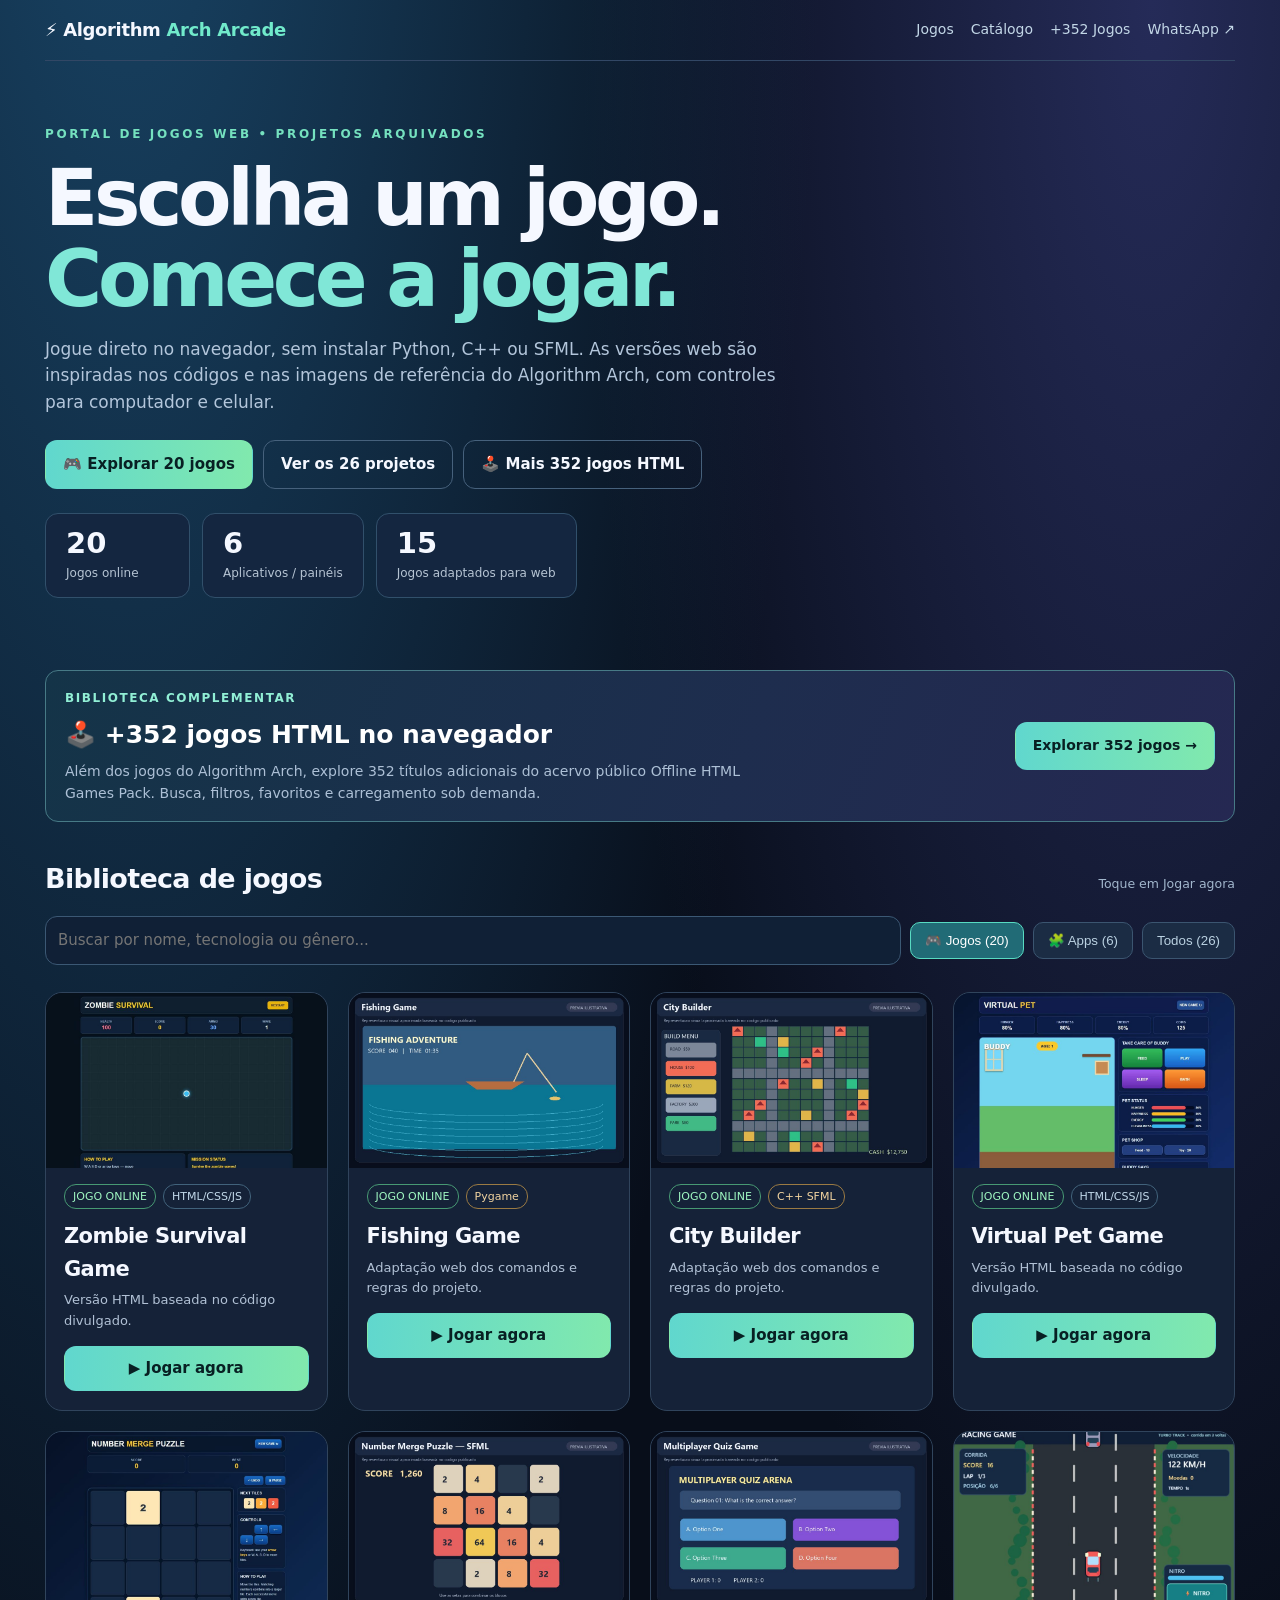
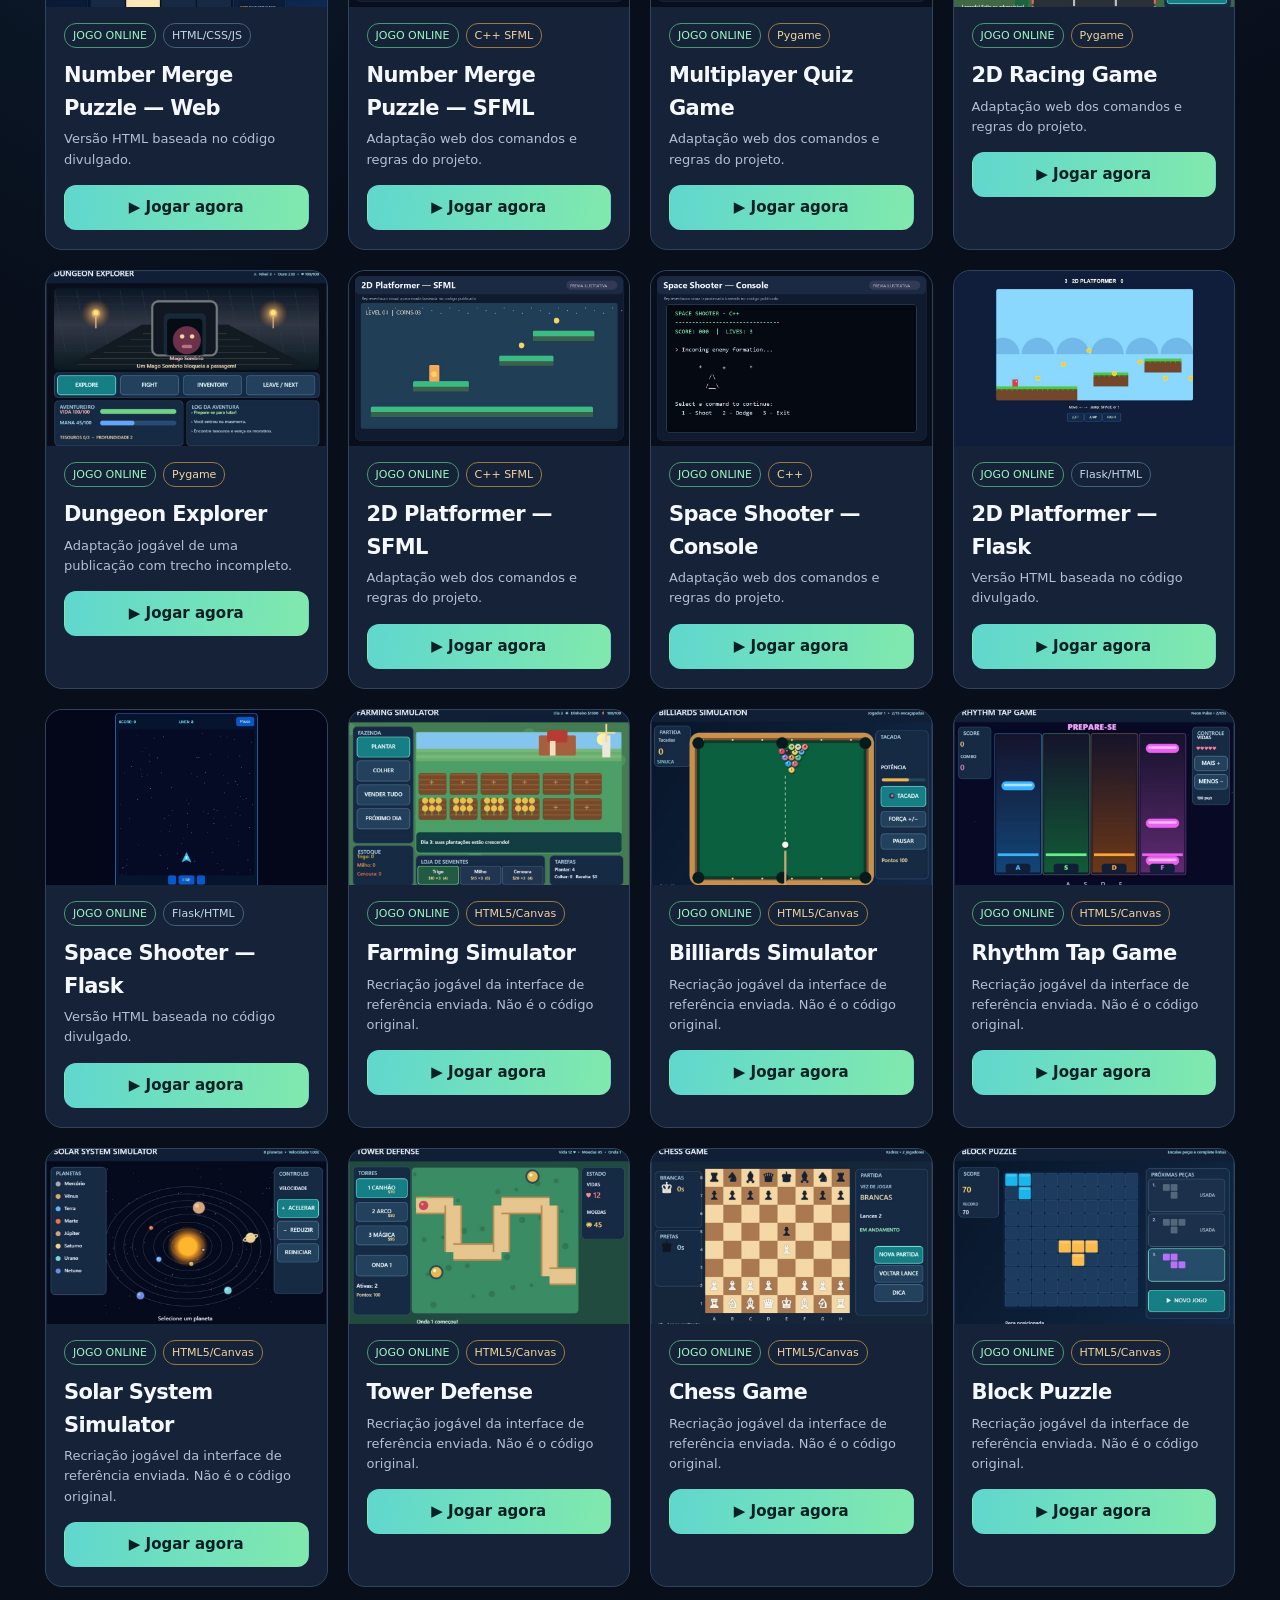
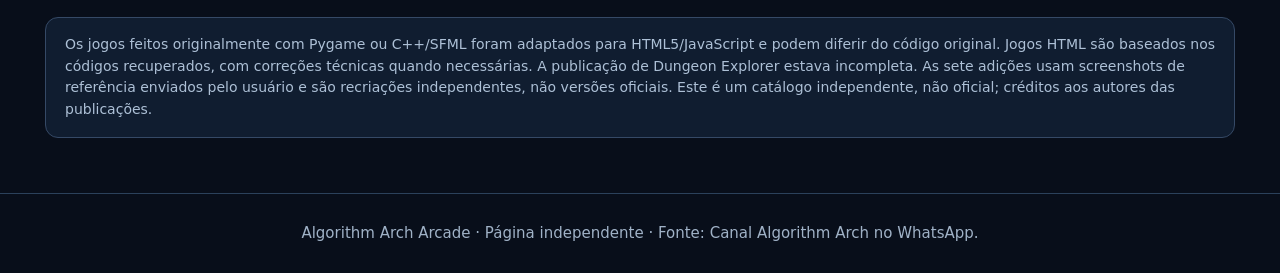
==== commit 709f7506: "feat: integrate 352 HTML games library in Algorithm Arch Arcade" ====
--- a/index.html
+++ b/index.html
@@ -18,9 +18,10 @@
 .note{background:#101d30;border:1px solid #354966;padding:16px 19px;border-radius:13px;color:#adc0d6;margin-top:30px;font-size:14px}
 footer{text-align:center;border-top:1px solid #2b415b;color:#a0b2c7;margin-top:55px;padding:28px 16px}
 .hidden{display:none!important}@media(max-width:640px){nav .navlinks{gap:10px;font-size:12px}.hero{padding:36px 0 25px}.hero p{font-size:15px}.section-head h2{font-size:22px}}
-</style></head><body><div class="wrap"><nav><div class="brand">⚡ Algorithm <span>Arch Arcade</span></div><div class="navlinks"><a href="#jogos">Jogos</a><a href="#todos">Catálogo</a><a href="https://whatsapp.com/channel/0029VbE6CER23n3jpmWBcJ1Y" target="_blank" rel="noopener">WhatsApp ↗</a></div></nav>
-<header class="hero"><div class="eyebrow">PORTAL DE JOGOS WEB • PROJETOS ARQUIVADOS</div><h1>Escolha um jogo.<br><em>Comece a jogar.</em></h1><p>Jogue direto no navegador, sem instalar Python, C++ ou SFML. As versões web são inspiradas nos códigos e nas imagens de referência do Algorithm Arch, com controles para computador e celular.</p><div class="hero-actions"><a class="btn main" href="#jogos">🎮 Explorar 20 jogos</a><a class="btn" href="#todos">Ver os 26 projetos</a></div>
+</style></head><body><div class="wrap"><nav><div class="brand">⚡ Algorithm <span>Arch Arcade</span></div><div class="navlinks"><a href="#jogos">Jogos</a><a href="#todos">Catálogo</a><a href="arcade-352/">+352 Jogos</a><a href="https://whatsapp.com/channel/0029VbE6CER23n3jpmWBcJ1Y" target="_blank" rel="noopener">WhatsApp ↗</a></div></nav>
+<header class="hero"><div class="eyebrow">PORTAL DE JOGOS WEB • PROJETOS ARQUIVADOS</div><h1>Escolha um jogo.<br><em>Comece a jogar.</em></h1><p>Jogue direto no navegador, sem instalar Python, C++ ou SFML. As versões web são inspiradas nos códigos e nas imagens de referência do Algorithm Arch, com controles para computador e celular.</p><div class="hero-actions"><a class="btn main" href="#jogos">🎮 Explorar 20 jogos</a><a class="btn" href="#todos">Ver os 26 projetos</a><a class="btn" href="arcade-352/">🕹️ Mais 352 jogos HTML</a></div>
 <div class="stats"><div class="stat"><b>20</b><span>Jogos online</span></div><div class="stat"><b>6</b><span>Aplicativos / painéis</span></div><div class="stat"><b>15</b><span>Jogos adaptados para web</span></div></div></header>
+<section id="arcade352" class="note" style="display:flex;align-items:center;justify-content:space-between;gap:20px;flex-wrap:wrap;background:linear-gradient(110deg,#143448,#252852);border-color:#477a86;margin:6px 0 36px"><div><span style="color:#91efd5;font-size:12px;font-weight:900;letter-spacing:.13em">BIBLIOTECA COMPLEMENTAR</span><h2 style="margin:7px 0;color:white;font-size:25px">🕹️ +352 jogos HTML no navegador</h2><p style="margin:0;max-width:680px">Além dos jogos do Algorithm Arch, explore 352 títulos adicionais do acervo público Offline HTML Games Pack. Busca, filtros, favoritos e carregamento sob demanda.</p></div><a class="btn main" href="arcade-352/">Explorar 352 jogos →</a></section>
 <section id="jogos"><div class="section-head"><h2>Biblioteca de jogos</h2><small>Toque em Jogar agora</small></div></section>
 <section id="todos"><div class="controls"><input id="search" type="search" placeholder="Buscar por nome, tecnologia ou gênero..." aria-label="Buscar projeto"><button data-filter="games" class="tab active">🎮 Jogos (20)</button><button data-filter="apps" class="tab">🧩 Apps (6)</button><button data-filter="all" class="tab">Todos (26)</button></div><div id="grid" class="grid"><article class="card" data-cat="games" data-search="zombie survival game html/css/js jogo"><img src="img/zombie-survival.jpg" loading="lazy" alt="Interface de Zombie Survival Game"><div class="copy"><div class="pills"><span class="pill play">JOGO ONLINE</span><span class="pill ">HTML/CSS/JS</span></div><h3>Zombie Survival Game</h3><p>Versão HTML baseada no código divulgado.</p><a class="btn main" href="games/zombie-survival.html">▶  Jogar agora</a></div></article><article class="card" data-cat="games" data-search="fishing game pygame jogo"><img src="img/fishing-game.jpg" loading="lazy" alt="Interface de Fishing Game"><div class="copy"><div class="pills"><span class="pill play">JOGO ONLINE</span><span class="pill port">Pygame</span></div><h3>Fishing Game</h3><p>Adaptação web dos comandos e regras do projeto.</p><a class="btn main" href="games/arcade.html?game=fishing-game">▶  Jogar agora</a></div></article><article class="card" data-cat="games" data-search="city builder c++ sfml simulacao"><img src="img/city-builder.jpg" loading="lazy" alt="Interface de City Builder"><div class="copy"><div class="pills"><span class="pill play">JOGO ONLINE</span><span class="pill port">C++ SFML</span></div><h3>City Builder</h3><p>Adaptação web dos comandos e regras do projeto.</p><a class="btn main" href="games/arcade.html?game=city-builder">▶  Jogar agora</a></div></article><article class="card" data-cat="games" data-search="virtual pet game html/css/js jogo"><img src="img/virtual-pet.jpg" loading="lazy" alt="Interface de Virtual Pet Game"><div class="copy"><div class="pills"><span class="pill play">JOGO ONLINE</span><span class="pill ">HTML/CSS/JS</span></div><h3>Virtual Pet Game</h3><p>Versão HTML baseada no código divulgado.</p><a class="btn main" href="games/virtual-pet.html">▶  Jogar agora</a></div></article><article class="card" data-cat="games" data-search="number merge puzzle — web html/css/js puzzle"><img src="img/number-merge-web.jpg" loading="lazy" alt="Interface de Number Merge Puzzle — Web"><div class="copy"><div class="pills"><span class="pill play">JOGO ONLINE</span><span class="pill ">HTML/CSS/JS</span></div><h3>Number Merge Puzzle — Web</h3><p>Versão HTML baseada no código divulgado.</p><a class="btn main" href="games/number-merge-web.html">▶  Jogar agora</a></div></article><article class="card" data-cat="apps" data-search="recipe collection html/css/js aplicativo"><img src="img/recipe-collection.jpg" loading="lazy" alt="Interface de Recipe Collection"><div class="copy"><div class="pills"><span class="pill ">APLICATIVO</span><span class="pill ">HTML/CSS/JS</span></div><h3>Recipe Collection</h3><p>Projeto de interface e visualização.</p><a class="btn secondary" href="demos/recipe-collection.html" target="_blank" rel="noopener">▣  Abrir demonstração</a></div></article><article class="card" data-cat="games" data-search="number merge puzzle — sfml c++ sfml puzzle"><img src="img/number-merge-sfml.jpg" loading="lazy" alt="Interface de Number Merge Puzzle — SFML"><div class="copy"><div class="pills"><span class="pill play">JOGO ONLINE</span><span class="pill port">C++ SFML</span></div><h3>Number Merge Puzzle — SFML</h3><p>Adaptação web dos comandos e regras do projeto.</p><a class="btn main" href="games/arcade.html?game=number-merge-sfml">▶  Jogar agora</a></div></article><article class="card" data-cat="games" data-search="multiplayer quiz game pygame jogo"><img src="img/multiplayer-quiz.jpg" loading="lazy" alt="Interface de Multiplayer Quiz Game"><div class="copy"><div class="pills"><span class="pill play">JOGO ONLINE</span><span class="pill port">Pygame</span></div><h3>Multiplayer Quiz Game</h3><p>Adaptação web dos comandos e regras do projeto.</p><a class="btn main" href="games/arcade.html?game=multiplayer-quiz">▶  Jogar agora</a></div></article><article class="card" data-cat="games" data-search="2d racing game pygame jogo"><img src="img/2d-racing.jpg" loading="lazy" alt="Interface de 2D Racing Game"><div class="copy"><div class="pills"><span class="pill play">JOGO ONLINE</span><span class="pill port">Pygame</span></div><h3>2D Racing Game</h3><p>Adaptação web dos comandos e regras do projeto.</p><a class="btn main" href="games/arcade.html?game=2d-racing">▶  Jogar agora</a></div></article><article class="card" data-cat="games" data-search="dungeon explorer pygame jogo"><img src="img/dungeon-explorer.jpg" loading="lazy" alt="Interface de Dungeon Explorer"><div class="copy"><div class="pills"><span class="pill play">JOGO ONLINE</span><span class="pill port">Pygame</span></div><h3>Dungeon Explorer</h3><p>Adaptação jogável de uma publicação com trecho incompleto.</p><a class="btn main" href="games/arcade.html?game=dungeon-explorer">▶  Jogar agora</a></div></article><article class="card" data-cat="games" data-search="2d platformer — sfml c++ sfml jogo"><img src="img/2d-platformer-sfml.jpg" loading="lazy" alt="Interface de 2D Platformer — SFML"><div class="copy"><div class="pills"><span class="pill play">JOGO ONLINE</span><span class="pill port">C++ SFML</span></div><h3>2D Platformer — SFML</h3><p>Adaptação web dos comandos e regras do projeto.</p><a class="btn main" href="games/arcade.html?game=2d-platformer-sfml">▶  Jogar agora</a></div></article><article class="card" data-cat="games" data-search="space shooter — console c++ jogo"><img src="img/space-shooter-console.jpg" loading="lazy" alt="Interface de Space Shooter — Console"><div class="copy"><div class="pills"><span class="pill play">JOGO ONLINE</span><span class="pill port">C++</span></div><h3>Space Shooter — Console</h3><p>Adaptação web dos comandos e regras do projeto.</p><a class="btn main" href="games/arcade.html?game=space-shooter-console">▶  Jogar agora</a></div></article><article class="card" data-cat="apps" data-search="network traffic analyzer html/css/js dashboard"><img src="img/network-traffic-analyzer.jpg" loading="lazy" alt="Interface de Network Traffic Analyzer"><div class="copy"><div class="pills"><span class="pill ">APLICATIVO</span><span class="pill ">HTML/CSS/JS</span></div><h3>Network Traffic Analyzer</h3><p>Projeto de interface e visualização.</p><a class="btn secondary" href="demos/network-traffic-analyzer.html" target="_blank" rel="noopener">▣  Abrir demonstração</a></div></article><article class="card" data-cat="apps" data-search="ev charging dashboard flask/html dashboard"><img src="img/ev-charging-dashboard.jpg" loading="lazy" alt="Interface de EV Charging Dashboard"><div class="copy"><div class="pills"><span class="pill ">APLICATIVO</span><span class="pill ">Flask/HTML</span></div><h3>EV Charging Dashboard</h3><p>Projeto de interface e visualização.</p><a class="btn secondary" href="img/ev-charging-dashboard.jpg" target="_blank" rel="noopener">▣  Ver prévia</a></div></article><article class="card" data-cat="apps" data-search="country explorer html/css/js aplicativo"><img src="img/country-explorer.jpg" loading="lazy" alt="Interface de Country Explorer"><div class="copy"><div class="pills"><span class="pill ">APLICATIVO</span><span class="pill ">HTML/CSS/JS</span></div><h3>Country Explorer</h3><p>Projeto de interface e visualização.</p><a class="btn secondary" href="demos/country-explorer.html" target="_blank" rel="noopener">▣  Abrir demonstração</a></div></article><article class="card" data-cat="apps" data-search="weather data analyzer flask/html dashboard"><img src="img/weather-data-analyzer.jpg" loading="lazy" alt="Interface de Weather Data Analyzer"><div class="copy"><div class="pills"><span class="pill ">APLICATIVO</span><span class="pill ">Flask/HTML</span></div><h3>Weather Data Analyzer</h3><p>Projeto de interface e visualização.</p><a class="btn secondary" href="img/weather-data-analyzer.jpg" target="_blank" rel="noopener">▣  Ver prévia</a></div></article><article class="card" data-cat="games" data-search="2d platformer — flask flask/html jogo"><img src="img/2d-platformer-flask.jpg" loading="lazy" alt="Interface de 2D Platformer — Flask"><div class="copy"><div class="pills"><span class="pill play">JOGO ONLINE</span><span class="pill ">Flask/HTML</span></div><h3>2D Platformer — Flask</h3><p>Versão HTML baseada no código divulgado.</p><a class="btn main" href="games/2d-platformer-flask.html">▶  Jogar agora</a></div></article><article class="card" data-cat="games" data-search="space shooter — flask flask/html jogo"><img src="img/space-shooter-flask.jpg" loading="lazy" alt="Interface de Space Shooter — Flask"><div class="copy"><div class="pills"><span class="pill play">JOGO ONLINE</span><span class="pill ">Flask/HTML</span></div><h3>Space Shooter — Flask</h3><p>Versão HTML baseada no código divulgado.</p><a class="btn main" href="games/space-shooter-flask.html">▶  Jogar agora</a></div></article><article class="card" data-cat="apps" data-search="cybersecurity monitoring dashboard flask/html dashboard"><img src="img/cybersecurity-dashboard.jpg" loading="lazy" alt="Interface de Cybersecurity Monitoring Dashboard"><div class="copy"><div class="pills"><span class="pill ">APLICATIVO</span><span class="pill ">Flask/HTML</span></div><h3>Cybersecurity Monitoring Dashboard</h3><p>Projeto de interface e visualização.</p><a class="btn secondary" href="demos/cybersecurity-dashboard.html" target="_blank" rel="noopener">▣  Abrir demonstração</a></div></article><article class="card" data-cat="games" data-search="farming simulator html5/canvas jogo"><img src="img/farming-simulator.jpg" loading="lazy" alt="Interface de Farming Simulator"><div class="copy"><div class="pills"><span class="pill play">JOGO ONLINE</span><span class="pill port">HTML5/Canvas</span></div><h3>Farming Simulator</h3><p>Recriação jogável da interface de referência enviada. Não é o código original.</p><a class="btn main" href="games/arcade.html?game=farming-simulator">▶  Jogar agora</a></div></article><article class="card" data-cat="games" data-search="billiards simulator html5/canvas jogo"><img src="img/billiards-simulator.jpg" loading="lazy" alt="Interface de Billiards Simulator"><div class="copy"><div class="pills"><span class="pill play">JOGO ONLINE</span><span class="pill port">HTML5/Canvas</span></div><h3>Billiards Simulator</h3><p>Recriação jogável da interface de referência enviada. Não é o código original.</p><a class="btn main" href="games/arcade.html?game=billiards-simulator">▶  Jogar agora</a></div></article><article class="card" data-cat="games" data-search="rhythm tap game html5/canvas jogo"><img src="img/rhythm-tap.jpg" loading="lazy" alt="Interface de Rhythm Tap Game"><div class="copy"><div class="pills"><span class="pill play">JOGO ONLINE</span><span class="pill port">HTML5/Canvas</span></div><h3>Rhythm Tap Game</h3><p>Recriação jogável da interface de referência enviada. Não é o código original.</p><a class="btn main" href="games/arcade.html?game=rhythm-tap">▶  Jogar agora</a></div></article><article class="card" data-cat="games" data-search="solar system simulator html5/canvas jogo"><img src="img/solar-system.jpg" loading="lazy" alt="Interface de Solar System Simulator"><div class="copy"><div class="pills"><span class="pill play">JOGO ONLINE</span><span class="pill port">HTML5/Canvas</span></div><h3>Solar System Simulator</h3><p>Recriação jogável da interface de referência enviada. Não é o código original.</p><a class="btn main" href="games/arcade.html?game=solar-system">▶  Jogar agora</a></div></article><article class="card" data-cat="games" data-search="tower defense html5/canvas jogo"><img src="img/tower-defense.jpg" loading="lazy" alt="Interface de Tower Defense"><div class="copy"><div class="pills"><span class="pill play">JOGO ONLINE</span><span class="pill port">HTML5/Canvas</span></div><h3>Tower Defense</h3><p>Recriação jogável da interface de referência enviada. Não é o código original.</p><a class="btn main" href="games/arcade.html?game=tower-defense">▶  Jogar agora</a></div></article><article class="card" data-cat="games" data-search="chess game html5/canvas jogo"><img src="img/chess-game.jpg" loading="lazy" alt="Interface de Chess Game"><div class="copy"><div class="pills"><span class="pill play">JOGO ONLINE</span><span class="pill port">HTML5/Canvas</span></div><h3>Chess Game</h3><p>Recriação jogável da interface de referência enviada. Não é o código original.</p><a class="btn main" href="games/arcade.html?game=chess-game">▶  Jogar agora</a></div></article><article class="card" data-cat="games" data-search="block puzzle html5/canvas jogo"><img src="img/block-puzzle.jpg" loading="lazy" alt="Interface de Block Puzzle"><div class="copy"><div class="pills"><span class="pill play">JOGO ONLINE</span><span class="pill port">HTML5/Canvas</span></div><h3>Block Puzzle</h3><p>Recriação jogável da interface de referência enviada. Não é o código original.</p><a class="btn main" href="games/arcade.html?game=block-puzzle">▶  Jogar agora</a></div></article></div><div id="none" class="hidden" style="color:#9bb9c9;padding:35px">Nenhum projeto encontrado.</div></section>
 <div class="note">Os jogos feitos originalmente com Pygame ou C++/SFML foram adaptados para HTML5/JavaScript e podem diferir do código original. Jogos HTML são baseados nos códigos recuperados, com correções técnicas quando necessárias. A publicação de Dungeon Explorer estava incompleta. As sete adições usam screenshots de referência enviados pelo usuário e são recriações independentes, não versões oficiais. Este é um catálogo independente, não oficial; créditos aos autores das publicações.</div></div>
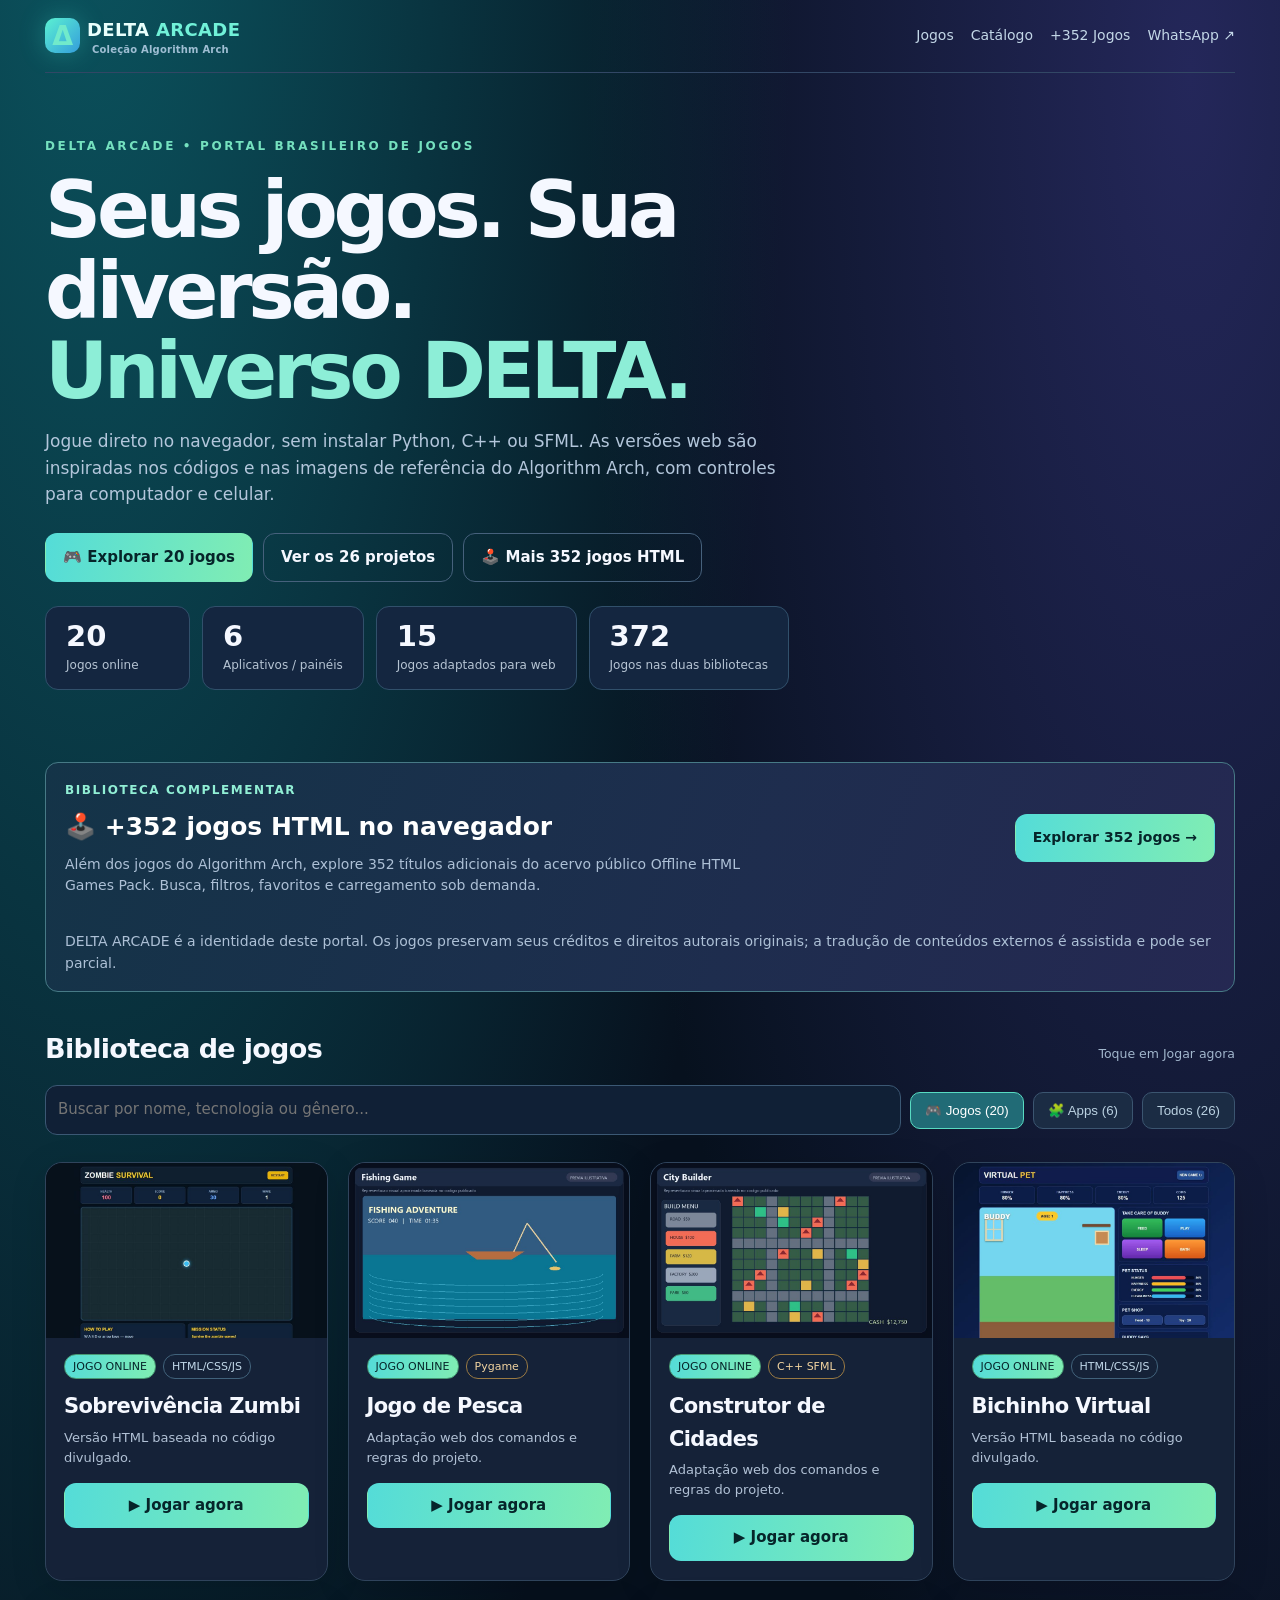
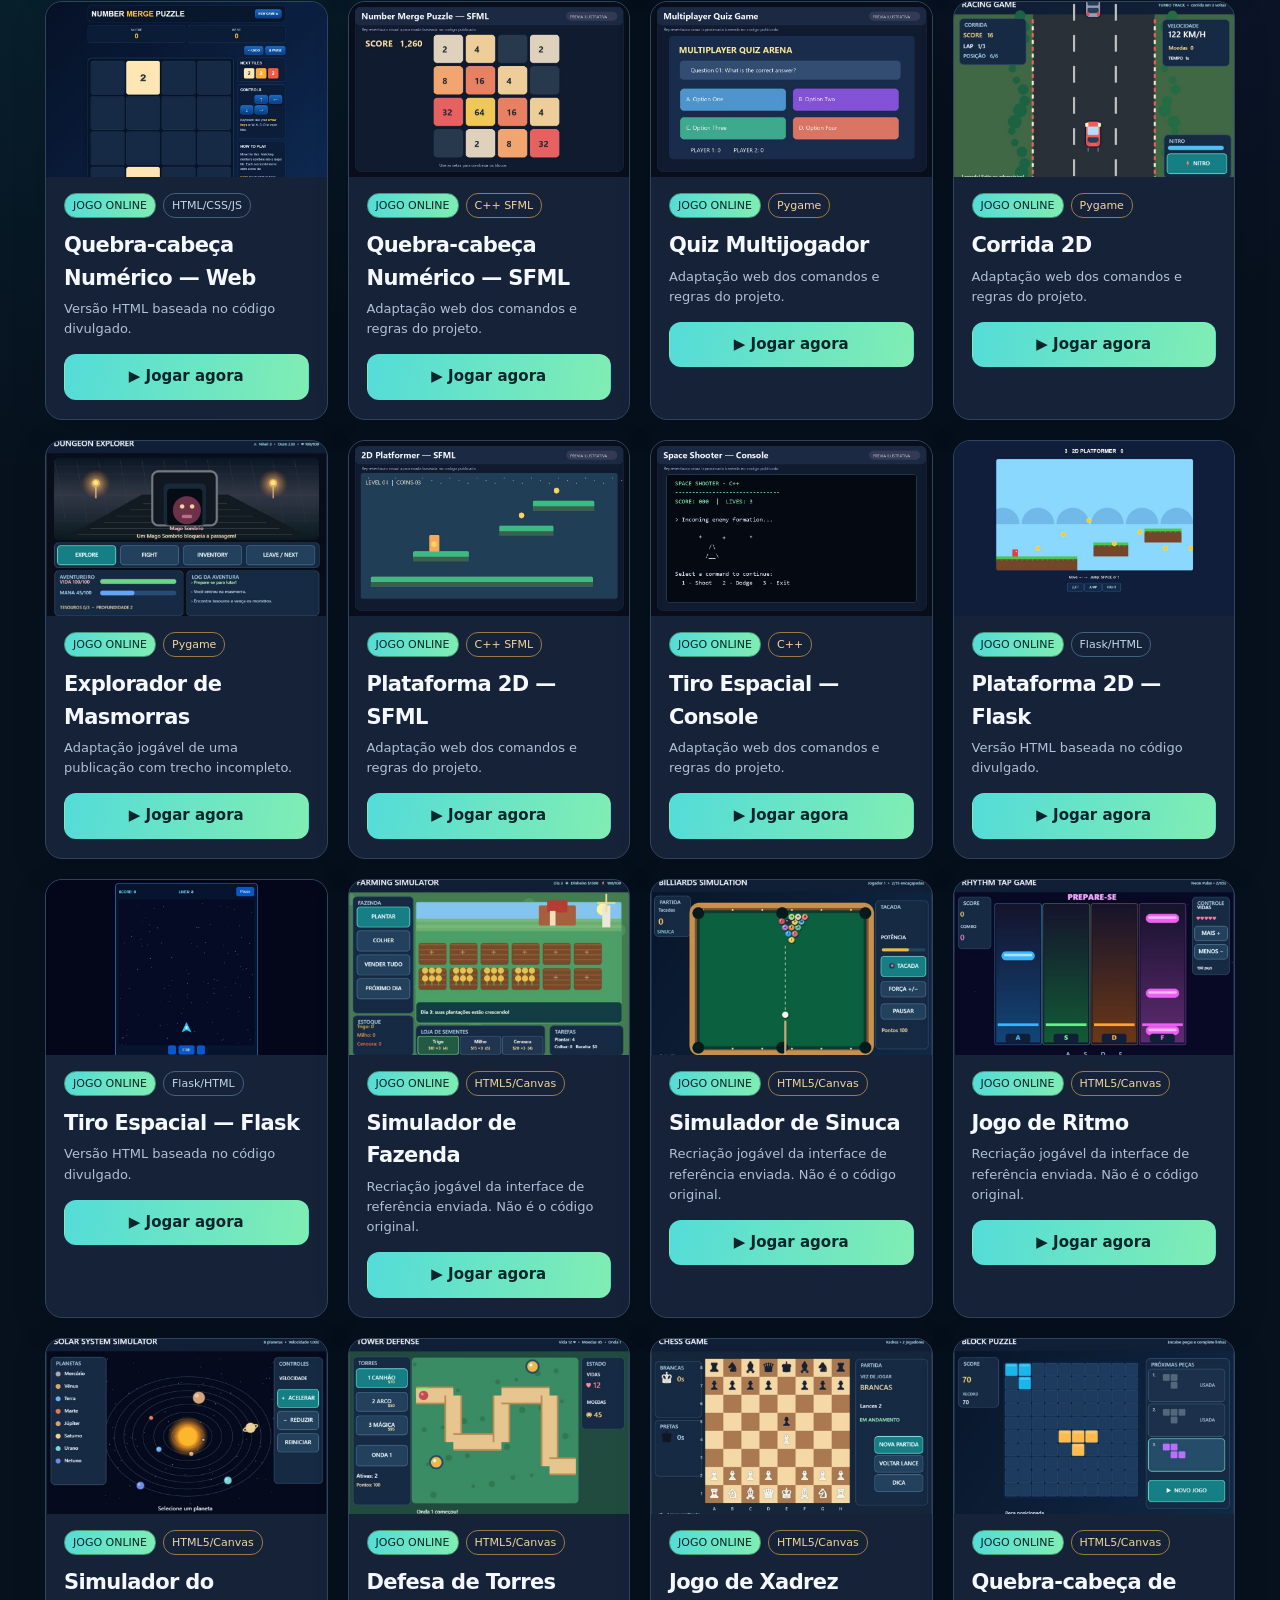
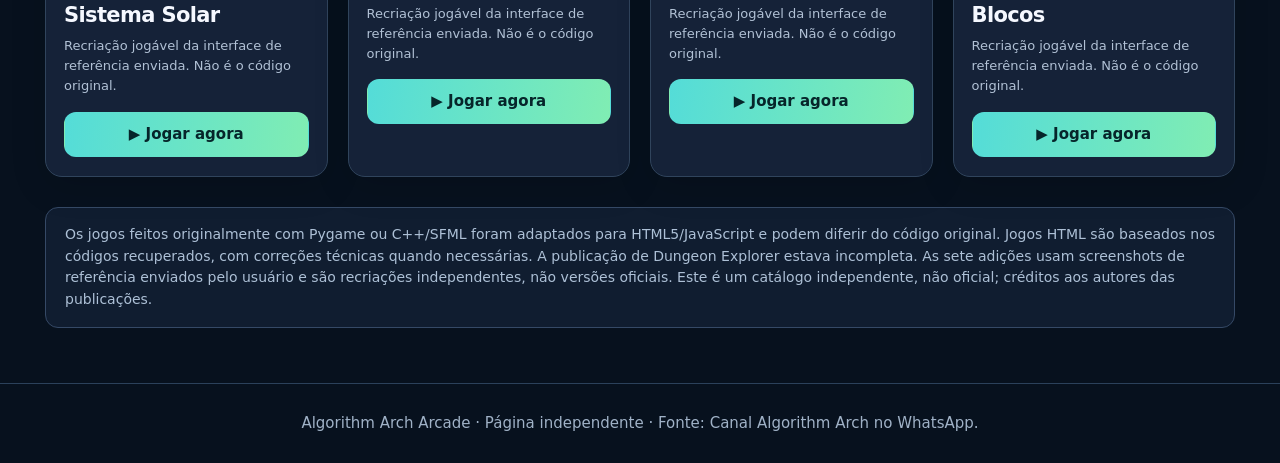
==== commit cb9afba1: "feat: DELTA ARCADE branding and assisted pt-BR game localization" ====
--- a/index.html
+++ b/index.html
@@ -18,7 +18,7 @@
 .note{background:#101d30;border:1px solid #354966;padding:16px 19px;border-radius:13px;color:#adc0d6;margin-top:30px;font-size:14px}
 footer{text-align:center;border-top:1px solid #2b415b;color:#a0b2c7;margin-top:55px;padding:28px 16px}
 .hidden{display:none!important}@media(max-width:640px){nav .navlinks{gap:10px;font-size:12px}.hero{padding:36px 0 25px}.hero p{font-size:15px}.section-head h2{font-size:22px}}
-</style></head><body><div class="wrap"><nav><div class="brand">⚡ Algorithm <span>Arch Arcade</span></div><div class="navlinks"><a href="#jogos">Jogos</a><a href="#todos">Catálogo</a><a href="arcade-352/">+352 Jogos</a><a href="https://whatsapp.com/channel/0029VbE6CER23n3jpmWBcJ1Y" target="_blank" rel="noopener">WhatsApp ↗</a></div></nav>
+</style><link rel="stylesheet" href="delta-brand.css"><link rel="icon" href="delta-favicon.svg" type="image/svg+xml"></head><body><div class="wrap"><nav><div class="brand">⚡ Algorithm <span>Arch Arcade</span></div><div class="navlinks"><a href="#jogos">Jogos</a><a href="#todos">Catálogo</a><a href="arcade-352/">+352 Jogos</a><a href="https://whatsapp.com/channel/0029VbE6CER23n3jpmWBcJ1Y" target="_blank" rel="noopener">WhatsApp ↗</a></div></nav>
 <header class="hero"><div class="eyebrow">PORTAL DE JOGOS WEB • PROJETOS ARQUIVADOS</div><h1>Escolha um jogo.<br><em>Comece a jogar.</em></h1><p>Jogue direto no navegador, sem instalar Python, C++ ou SFML. As versões web são inspiradas nos códigos e nas imagens de referência do Algorithm Arch, com controles para computador e celular.</p><div class="hero-actions"><a class="btn main" href="#jogos">🎮 Explorar 20 jogos</a><a class="btn" href="#todos">Ver os 26 projetos</a><a class="btn" href="arcade-352/">🕹️ Mais 352 jogos HTML</a></div>
 <div class="stats"><div class="stat"><b>20</b><span>Jogos online</span></div><div class="stat"><b>6</b><span>Aplicativos / painéis</span></div><div class="stat"><b>15</b><span>Jogos adaptados para web</span></div></div></header>
 <section id="arcade352" class="note" style="display:flex;align-items:center;justify-content:space-between;gap:20px;flex-wrap:wrap;background:linear-gradient(110deg,#143448,#252852);border-color:#477a86;margin:6px 0 36px"><div><span style="color:#91efd5;font-size:12px;font-weight:900;letter-spacing:.13em">BIBLIOTECA COMPLEMENTAR</span><h2 style="margin:7px 0;color:white;font-size:25px">🕹️ +352 jogos HTML no navegador</h2><p style="margin:0;max-width:680px">Além dos jogos do Algorithm Arch, explore 352 títulos adicionais do acervo público Offline HTML Games Pack. Busca, filtros, favoritos e carregamento sob demanda.</p></div><a class="btn main" href="arcade-352/">Explorar 352 jogos →</a></section>
@@ -26,4 +26,4 @@
 <section id="todos"><div class="controls"><input id="search" type="search" placeholder="Buscar por nome, tecnologia ou gênero..." aria-label="Buscar projeto"><button data-filter="games" class="tab active">🎮 Jogos (20)</button><button data-filter="apps" class="tab">🧩 Apps (6)</button><button data-filter="all" class="tab">Todos (26)</button></div><div id="grid" class="grid"><article class="card" data-cat="games" data-search="zombie survival game html/css/js jogo"><img src="img/zombie-survival.jpg" loading="lazy" alt="Interface de Zombie Survival Game"><div class="copy"><div class="pills"><span class="pill play">JOGO ONLINE</span><span class="pill ">HTML/CSS/JS</span></div><h3>Zombie Survival Game</h3><p>Versão HTML baseada no código divulgado.</p><a class="btn main" href="games/zombie-survival.html">▶  Jogar agora</a></div></article><article class="card" data-cat="games" data-search="fishing game pygame jogo"><img src="img/fishing-game.jpg" loading="lazy" alt="Interface de Fishing Game"><div class="copy"><div class="pills"><span class="pill play">JOGO ONLINE</span><span class="pill port">Pygame</span></div><h3>Fishing Game</h3><p>Adaptação web dos comandos e regras do projeto.</p><a class="btn main" href="games/arcade.html?game=fishing-game">▶  Jogar agora</a></div></article><article class="card" data-cat="games" data-search="city builder c++ sfml simulacao"><img src="img/city-builder.jpg" loading="lazy" alt="Interface de City Builder"><div class="copy"><div class="pills"><span class="pill play">JOGO ONLINE</span><span class="pill port">C++ SFML</span></div><h3>City Builder</h3><p>Adaptação web dos comandos e regras do projeto.</p><a class="btn main" href="games/arcade.html?game=city-builder">▶  Jogar agora</a></div></article><article class="card" data-cat="games" data-search="virtual pet game html/css/js jogo"><img src="img/virtual-pet.jpg" loading="lazy" alt="Interface de Virtual Pet Game"><div class="copy"><div class="pills"><span class="pill play">JOGO ONLINE</span><span class="pill ">HTML/CSS/JS</span></div><h3>Virtual Pet Game</h3><p>Versão HTML baseada no código divulgado.</p><a class="btn main" href="games/virtual-pet.html">▶  Jogar agora</a></div></article><article class="card" data-cat="games" data-search="number merge puzzle — web html/css/js puzzle"><img src="img/number-merge-web.jpg" loading="lazy" alt="Interface de Number Merge Puzzle — Web"><div class="copy"><div class="pills"><span class="pill play">JOGO ONLINE</span><span class="pill ">HTML/CSS/JS</span></div><h3>Number Merge Puzzle — Web</h3><p>Versão HTML baseada no código divulgado.</p><a class="btn main" href="games/number-merge-web.html">▶  Jogar agora</a></div></article><article class="card" data-cat="apps" data-search="recipe collection html/css/js aplicativo"><img src="img/recipe-collection.jpg" loading="lazy" alt="Interface de Recipe Collection"><div class="copy"><div class="pills"><span class="pill ">APLICATIVO</span><span class="pill ">HTML/CSS/JS</span></div><h3>Recipe Collection</h3><p>Projeto de interface e visualização.</p><a class="btn secondary" href="demos/recipe-collection.html" target="_blank" rel="noopener">▣  Abrir demonstração</a></div></article><article class="card" data-cat="games" data-search="number merge puzzle — sfml c++ sfml puzzle"><img src="img/number-merge-sfml.jpg" loading="lazy" alt="Interface de Number Merge Puzzle — SFML"><div class="copy"><div class="pills"><span class="pill play">JOGO ONLINE</span><span class="pill port">C++ SFML</span></div><h3>Number Merge Puzzle — SFML</h3><p>Adaptação web dos comandos e regras do projeto.</p><a class="btn main" href="games/arcade.html?game=number-merge-sfml">▶  Jogar agora</a></div></article><article class="card" data-cat="games" data-search="multiplayer quiz game pygame jogo"><img src="img/multiplayer-quiz.jpg" loading="lazy" alt="Interface de Multiplayer Quiz Game"><div class="copy"><div class="pills"><span class="pill play">JOGO ONLINE</span><span class="pill port">Pygame</span></div><h3>Multiplayer Quiz Game</h3><p>Adaptação web dos comandos e regras do projeto.</p><a class="btn main" href="games/arcade.html?game=multiplayer-quiz">▶  Jogar agora</a></div></article><article class="card" data-cat="games" data-search="2d racing game pygame jogo"><img src="img/2d-racing.jpg" loading="lazy" alt="Interface de 2D Racing Game"><div class="copy"><div class="pills"><span class="pill play">JOGO ONLINE</span><span class="pill port">Pygame</span></div><h3>2D Racing Game</h3><p>Adaptação web dos comandos e regras do projeto.</p><a class="btn main" href="games/arcade.html?game=2d-racing">▶  Jogar agora</a></div></article><article class="card" data-cat="games" data-search="dungeon explorer pygame jogo"><img src="img/dungeon-explorer.jpg" loading="lazy" alt="Interface de Dungeon Explorer"><div class="copy"><div class="pills"><span class="pill play">JOGO ONLINE</span><span class="pill port">Pygame</span></div><h3>Dungeon Explorer</h3><p>Adaptação jogável de uma publicação com trecho incompleto.</p><a class="btn main" href="games/arcade.html?game=dungeon-explorer">▶  Jogar agora</a></div></article><article class="card" data-cat="games" data-search="2d platformer — sfml c++ sfml jogo"><img src="img/2d-platformer-sfml.jpg" loading="lazy" alt="Interface de 2D Platformer — SFML"><div class="copy"><div class="pills"><span class="pill play">JOGO ONLINE</span><span class="pill port">C++ SFML</span></div><h3>2D Platformer — SFML</h3><p>Adaptação web dos comandos e regras do projeto.</p><a class="btn main" href="games/arcade.html?game=2d-platformer-sfml">▶  Jogar agora</a></div></article><article class="card" data-cat="games" data-search="space shooter — console c++ jogo"><img src="img/space-shooter-console.jpg" loading="lazy" alt="Interface de Space Shooter — Console"><div class="copy"><div class="pills"><span class="pill play">JOGO ONLINE</span><span class="pill port">C++</span></div><h3>Space Shooter — Console</h3><p>Adaptação web dos comandos e regras do projeto.</p><a class="btn main" href="games/arcade.html?game=space-shooter-console">▶  Jogar agora</a></div></article><article class="card" data-cat="apps" data-search="network traffic analyzer html/css/js dashboard"><img src="img/network-traffic-analyzer.jpg" loading="lazy" alt="Interface de Network Traffic Analyzer"><div class="copy"><div class="pills"><span class="pill ">APLICATIVO</span><span class="pill ">HTML/CSS/JS</span></div><h3>Network Traffic Analyzer</h3><p>Projeto de interface e visualização.</p><a class="btn secondary" href="demos/network-traffic-analyzer.html" target="_blank" rel="noopener">▣  Abrir demonstração</a></div></article><article class="card" data-cat="apps" data-search="ev charging dashboard flask/html dashboard"><img src="img/ev-charging-dashboard.jpg" loading="lazy" alt="Interface de EV Charging Dashboard"><div class="copy"><div class="pills"><span class="pill ">APLICATIVO</span><span class="pill ">Flask/HTML</span></div><h3>EV Charging Dashboard</h3><p>Projeto de interface e visualização.</p><a class="btn secondary" href="img/ev-charging-dashboard.jpg" target="_blank" rel="noopener">▣  Ver prévia</a></div></article><article class="card" data-cat="apps" data-search="country explorer html/css/js aplicativo"><img src="img/country-explorer.jpg" loading="lazy" alt="Interface de Country Explorer"><div class="copy"><div class="pills"><span class="pill ">APLICATIVO</span><span class="pill ">HTML/CSS/JS</span></div><h3>Country Explorer</h3><p>Projeto de interface e visualização.</p><a class="btn secondary" href="demos/country-explorer.html" target="_blank" rel="noopener">▣  Abrir demonstração</a></div></article><article class="card" data-cat="apps" data-search="weather data analyzer flask/html dashboard"><img src="img/weather-data-analyzer.jpg" loading="lazy" alt="Interface de Weather Data Analyzer"><div class="copy"><div class="pills"><span class="pill ">APLICATIVO</span><span class="pill ">Flask/HTML</span></div><h3>Weather Data Analyzer</h3><p>Projeto de interface e visualização.</p><a class="btn secondary" href="img/weather-data-analyzer.jpg" target="_blank" rel="noopener">▣  Ver prévia</a></div></article><article class="card" data-cat="games" data-search="2d platformer — flask flask/html jogo"><img src="img/2d-platformer-flask.jpg" loading="lazy" alt="Interface de 2D Platformer — Flask"><div class="copy"><div class="pills"><span class="pill play">JOGO ONLINE</span><span class="pill ">Flask/HTML</span></div><h3>2D Platformer — Flask</h3><p>Versão HTML baseada no código divulgado.</p><a class="btn main" href="games/2d-platformer-flask.html">▶  Jogar agora</a></div></article><article class="card" data-cat="games" data-search="space shooter — flask flask/html jogo"><img src="img/space-shooter-flask.jpg" loading="lazy" alt="Interface de Space Shooter — Flask"><div class="copy"><div class="pills"><span class="pill play">JOGO ONLINE</span><span class="pill ">Flask/HTML</span></div><h3>Space Shooter — Flask</h3><p>Versão HTML baseada no código divulgado.</p><a class="btn main" href="games/space-shooter-flask.html">▶  Jogar agora</a></div></article><article class="card" data-cat="apps" data-search="cybersecurity monitoring dashboard flask/html dashboard"><img src="img/cybersecurity-dashboard.jpg" loading="lazy" alt="Interface de Cybersecurity Monitoring Dashboard"><div class="copy"><div class="pills"><span class="pill ">APLICATIVO</span><span class="pill ">Flask/HTML</span></div><h3>Cybersecurity Monitoring Dashboard</h3><p>Projeto de interface e visualização.</p><a class="btn secondary" href="demos/cybersecurity-dashboard.html" target="_blank" rel="noopener">▣  Abrir demonstração</a></div></article><article class="card" data-cat="games" data-search="farming simulator html5/canvas jogo"><img src="img/farming-simulator.jpg" loading="lazy" alt="Interface de Farming Simulator"><div class="copy"><div class="pills"><span class="pill play">JOGO ONLINE</span><span class="pill port">HTML5/Canvas</span></div><h3>Farming Simulator</h3><p>Recriação jogável da interface de referência enviada. Não é o código original.</p><a class="btn main" href="games/arcade.html?game=farming-simulator">▶  Jogar agora</a></div></article><article class="card" data-cat="games" data-search="billiards simulator html5/canvas jogo"><img src="img/billiards-simulator.jpg" loading="lazy" alt="Interface de Billiards Simulator"><div class="copy"><div class="pills"><span class="pill play">JOGO ONLINE</span><span class="pill port">HTML5/Canvas</span></div><h3>Billiards Simulator</h3><p>Recriação jogável da interface de referência enviada. Não é o código original.</p><a class="btn main" href="games/arcade.html?game=billiards-simulator">▶  Jogar agora</a></div></article><article class="card" data-cat="games" data-search="rhythm tap game html5/canvas jogo"><img src="img/rhythm-tap.jpg" loading="lazy" alt="Interface de Rhythm Tap Game"><div class="copy"><div class="pills"><span class="pill play">JOGO ONLINE</span><span class="pill port">HTML5/Canvas</span></div><h3>Rhythm Tap Game</h3><p>Recriação jogável da interface de referência enviada. Não é o código original.</p><a class="btn main" href="games/arcade.html?game=rhythm-tap">▶  Jogar agora</a></div></article><article class="card" data-cat="games" data-search="solar system simulator html5/canvas jogo"><img src="img/solar-system.jpg" loading="lazy" alt="Interface de Solar System Simulator"><div class="copy"><div class="pills"><span class="pill play">JOGO ONLINE</span><span class="pill port">HTML5/Canvas</span></div><h3>Solar System Simulator</h3><p>Recriação jogável da interface de referência enviada. Não é o código original.</p><a class="btn main" href="games/arcade.html?game=solar-system">▶  Jogar agora</a></div></article><article class="card" data-cat="games" data-search="tower defense html5/canvas jogo"><img src="img/tower-defense.jpg" loading="lazy" alt="Interface de Tower Defense"><div class="copy"><div class="pills"><span class="pill play">JOGO ONLINE</span><span class="pill port">HTML5/Canvas</span></div><h3>Tower Defense</h3><p>Recriação jogável da interface de referência enviada. Não é o código original.</p><a class="btn main" href="games/arcade.html?game=tower-defense">▶  Jogar agora</a></div></article><article class="card" data-cat="games" data-search="chess game html5/canvas jogo"><img src="img/chess-game.jpg" loading="lazy" alt="Interface de Chess Game"><div class="copy"><div class="pills"><span class="pill play">JOGO ONLINE</span><span class="pill port">HTML5/Canvas</span></div><h3>Chess Game</h3><p>Recriação jogável da interface de referência enviada. Não é o código original.</p><a class="btn main" href="games/arcade.html?game=chess-game">▶  Jogar agora</a></div></article><article class="card" data-cat="games" data-search="block puzzle html5/canvas jogo"><img src="img/block-puzzle.jpg" loading="lazy" alt="Interface de Block Puzzle"><div class="copy"><div class="pills"><span class="pill play">JOGO ONLINE</span><span class="pill port">HTML5/Canvas</span></div><h3>Block Puzzle</h3><p>Recriação jogável da interface de referência enviada. Não é o código original.</p><a class="btn main" href="games/arcade.html?game=block-puzzle">▶  Jogar agora</a></div></article></div><div id="none" class="hidden" style="color:#9bb9c9;padding:35px">Nenhum projeto encontrado.</div></section>
 <div class="note">Os jogos feitos originalmente com Pygame ou C++/SFML foram adaptados para HTML5/JavaScript e podem diferir do código original. Jogos HTML são baseados nos códigos recuperados, com correções técnicas quando necessárias. A publicação de Dungeon Explorer estava incompleta. As sete adições usam screenshots de referência enviados pelo usuário e são recriações independentes, não versões oficiais. Este é um catálogo independente, não oficial; créditos aos autores das publicações.</div></div>
 <footer>Algorithm Arch Arcade · Página independente · Fonte: <a href="https://whatsapp.com/channel/0029VbE6CER23n3jpmWBcJ1Y" target="_blank" rel="noopener">Canal Algorithm Arch no WhatsApp</a>.</footer>
-<script>const input=document.querySelector("#search"),tabs=[...document.querySelectorAll("[data-filter]")],items=[...document.querySelectorAll(".card")];let filter="games";function redraw(){const q=input.value.toLocaleLowerCase("pt-BR").trim();let n=0;items.forEach(i=>{const show=(filter==="all"||i.dataset.cat===filter)&&i.dataset.search.includes(q);i.classList.toggle("hidden",!show);if(show)n++});document.querySelector("#none").classList.toggle("hidden",n>0)}tabs.forEach(t=>t.onclick=()=>{filter=t.dataset.filter;tabs.forEach(b=>b.classList.toggle("active",t===b));redraw()});input.oninput=redraw;redraw();</script></body></html>+<script>const input=document.querySelector("#search"),tabs=[...document.querySelectorAll("[data-filter]")],items=[...document.querySelectorAll(".card")];let filter="games";function redraw(){const q=input.value.toLocaleLowerCase("pt-BR").trim();let n=0;items.forEach(i=>{const show=(filter==="all"||i.dataset.cat===filter)&&i.dataset.search.includes(q);i.classList.toggle("hidden",!show);if(show)n++});document.querySelector("#none").classList.toggle("hidden",n>0)}tabs.forEach(t=>t.onclick=()=>{filter=t.dataset.filter;tabs.forEach(b=>b.classList.toggle("active",t===b));redraw()});input.oninput=redraw;redraw();</script><script src="delta-site.js" defer></script></body></html>
--- a/delta-brand.css
+++ b/delta-brand.css
@@ -0,0 +1,15 @@
+/* DELTA ARCADE — identidade visual, mantendo créditos Algorithm Arch e terceiros. */
+:root{--delta-primary:#59e2d3;--delta-secondary:#4ab9f4;--delta-night:#06101f}
+body{background:radial-gradient(ellipse at 7% -6%,#0b5661,transparent 42%),radial-gradient(ellipse at 93% 2%,#24275a,transparent 36%),#07111e!important}
+.brand{display:flex;align-items:center;gap:7px!important;color:white!important;font-weight:900!important}
+.delta-mark{display:inline-grid;place-items:center;width:35px;height:35px;border-radius:10px;background:linear-gradient(135deg,#5bf1d2,#349ddb);color:#071426;box-shadow:0 0 26px #3ee6cf4b;font-size:27px;line-height:1}
+.delta-title{color:#e8fffc!important;letter-spacing:.02em}.delta-title strong{color:#71f1d8}
+.delta-byline{display:block;color:#9fbed3;font-size:10px;font-weight:600;letter-spacing:.02em;line-height:1.2;margin-left:5px}
+nav a:hover,.links a:hover{color:#8df2e2!important;border-color:#5fcab7!important}
+.btn.main,.action.primary,.play{background:linear-gradient(99deg,#54dcd8,#80edb3)!important;color:#06252a!important}
+.hero h1 em,.hero h1 span{color:#8deed7!important}
+.card,.game{box-shadow:0 9px 36px #00000020}.card:hover,.game:hover{border-color:#71e2d1!important}
+.delta-banner{display:flex;align-items:center;gap:12px;background:linear-gradient(100deg,#102e41,#17274a);border:1px solid #477a86;border-radius:13px;padding:13px 16px;margin:10px 0 20px;color:#d4f7f3}
+.delta-banner-icon{font-size:28px;font-weight:900;color:#64e7d5}
+.delta-banner strong{display:block;font-size:14px}.delta-banner small{display:block;color:#b6cbdc;line-height:1.35}
+@media(max-width:640px){.delta-mark{width:29px;height:29px;font-size:23px}.delta-byline{font-size:9px}}
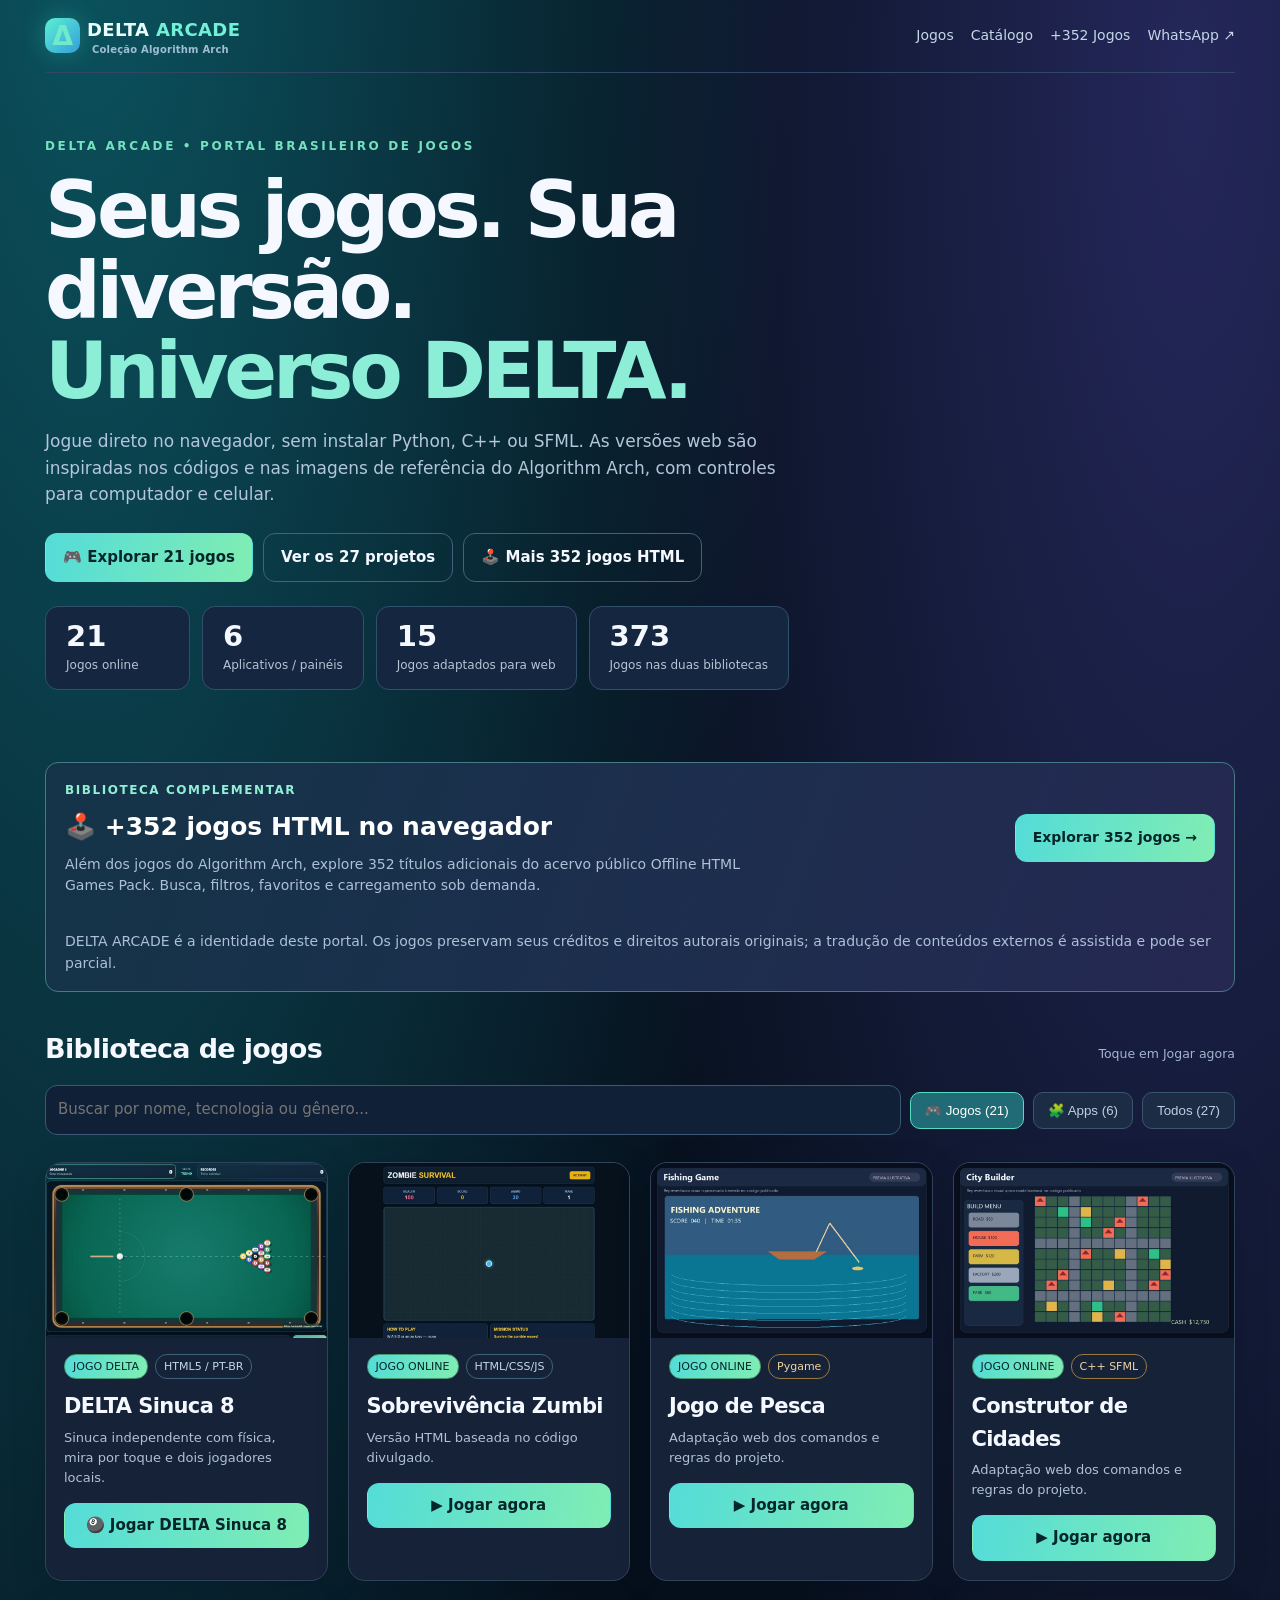
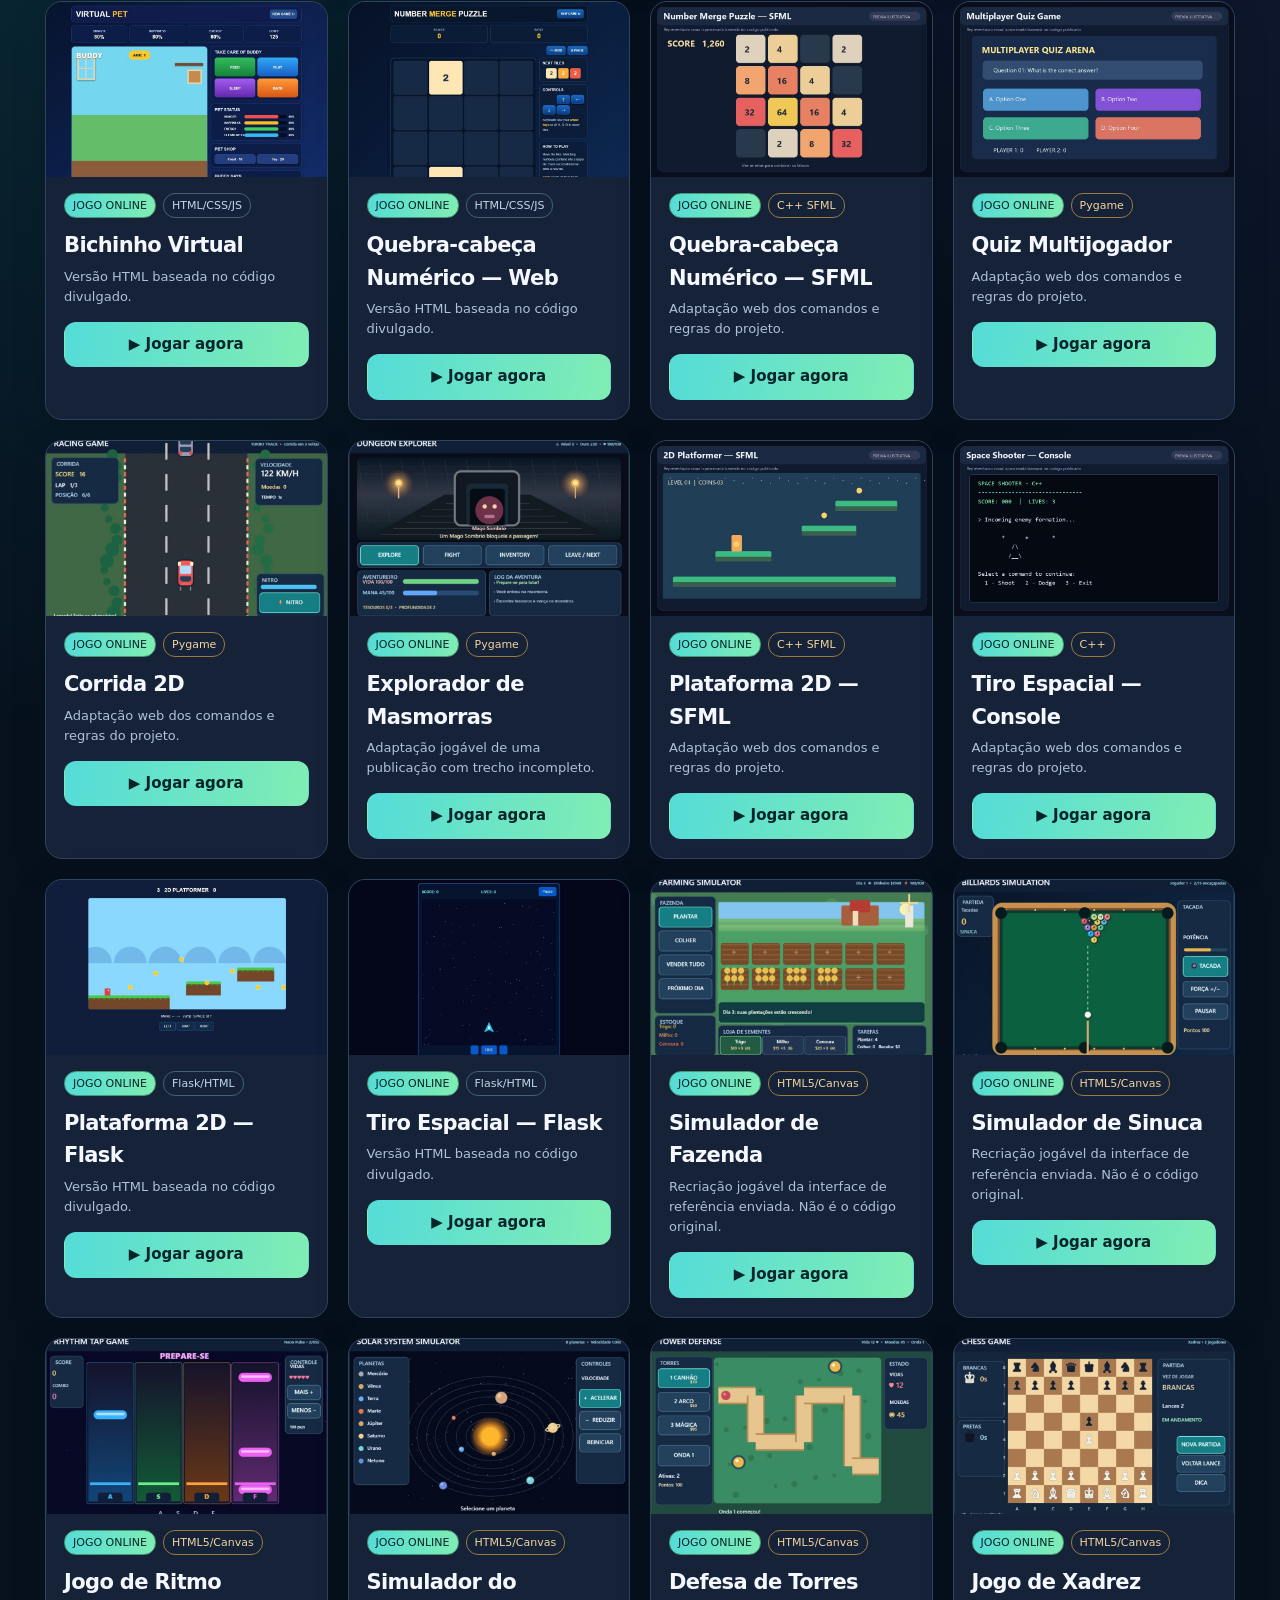
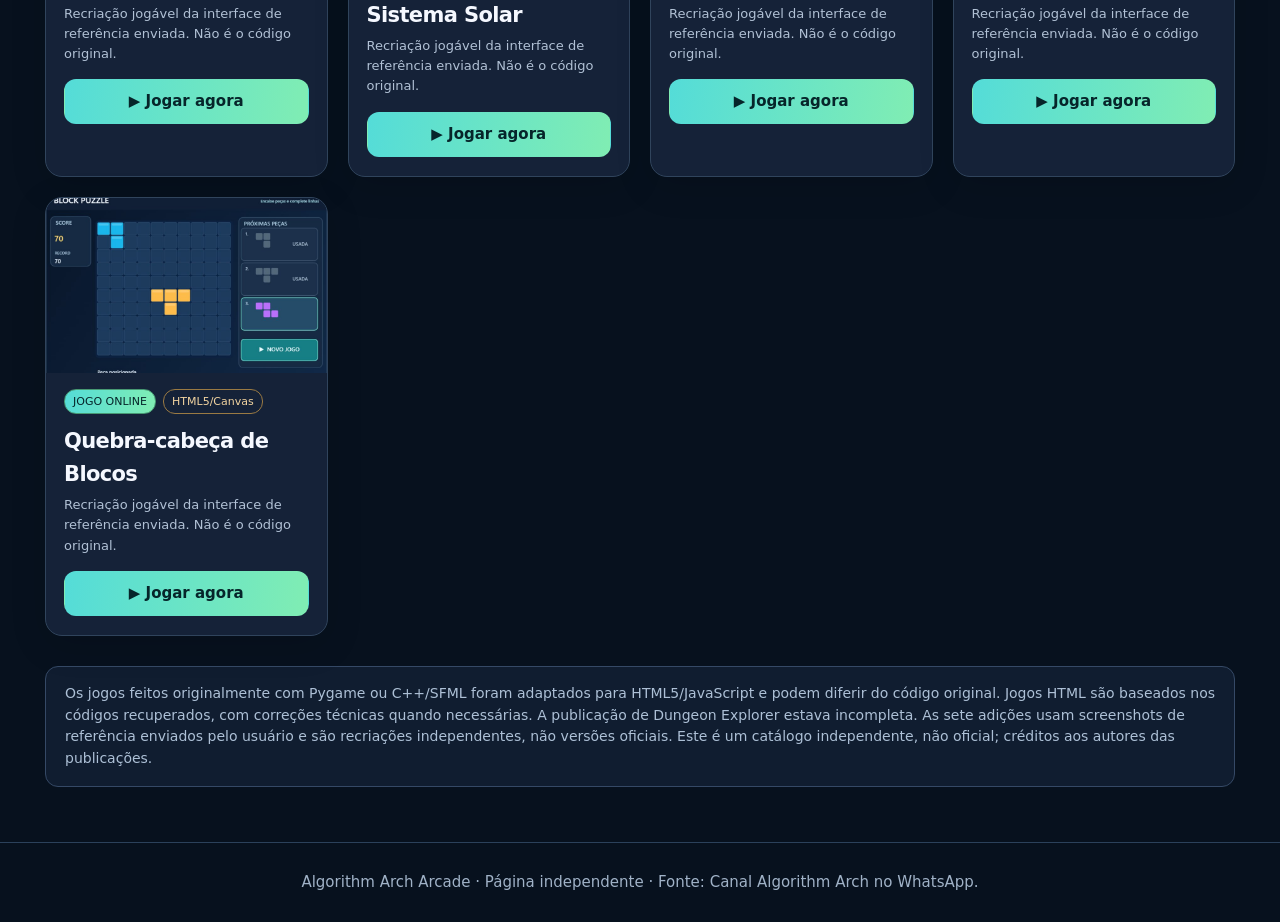
==== commit 763537a2: "feat: publish independent DELTA Sinuca 8 for desktop and mobile" ====
--- a/index.html
+++ b/index.html
@@ -1,4 +1,4 @@
-<!doctype html><html lang="pt-BR"><head><meta charset="UTF-8"><meta name="viewport" content="width=device-width,initial-scale=1"><meta name="theme-color" content="#080e1a"><title>Algorithm Arch Arcade | 20 jogos online</title><meta name="description" content="20 jogos online jogáveis e 6 aplicativos do canal Algorithm Arch. Portal com jogos web, Pygame e C++ adaptados para navegador."><style>
+<!doctype html><html lang="pt-BR"><head><meta charset="UTF-8"><meta name="viewport" content="width=device-width,initial-scale=1"><meta name="theme-color" content="#080e1a"><title>Algorithm Arch Arcade | 21 jogos online</title><meta name="description" content="21 jogos online jogáveis e 6 aplicativos do canal Algorithm Arch. Portal com jogos web, Pygame e C++ adaptados para navegador."><style>
 :root{color-scheme:dark;--bg:#080e1a;--panel:#111e31;--line:#2c405a;--muted:#a1b6cc;--aqua:#75f1d5}
 *{box-sizing:border-box}html{scroll-behavior:smooth}body{margin:0;background:radial-gradient(ellipse at 10% -10%,#194668 0,transparent 43%),radial-gradient(ellipse at 90% 0,#252b58 0,transparent 35%),var(--bg);color:#f5f8ff;font:15px/1.55 system-ui,Segoe UI,sans-serif}
 a{color:inherit;text-decoration:none}.wrap{max-width:1230px;margin:auto;padding:0 20px}
@@ -19,11 +19,11 @@
 footer{text-align:center;border-top:1px solid #2b415b;color:#a0b2c7;margin-top:55px;padding:28px 16px}
 .hidden{display:none!important}@media(max-width:640px){nav .navlinks{gap:10px;font-size:12px}.hero{padding:36px 0 25px}.hero p{font-size:15px}.section-head h2{font-size:22px}}
 </style><link rel="stylesheet" href="delta-brand.css"><link rel="icon" href="delta-favicon.svg" type="image/svg+xml"></head><body><div class="wrap"><nav><div class="brand">⚡ Algorithm <span>Arch Arcade</span></div><div class="navlinks"><a href="#jogos">Jogos</a><a href="#todos">Catálogo</a><a href="arcade-352/">+352 Jogos</a><a href="https://whatsapp.com/channel/0029VbE6CER23n3jpmWBcJ1Y" target="_blank" rel="noopener">WhatsApp ↗</a></div></nav>
-<header class="hero"><div class="eyebrow">PORTAL DE JOGOS WEB • PROJETOS ARQUIVADOS</div><h1>Escolha um jogo.<br><em>Comece a jogar.</em></h1><p>Jogue direto no navegador, sem instalar Python, C++ ou SFML. As versões web são inspiradas nos códigos e nas imagens de referência do Algorithm Arch, com controles para computador e celular.</p><div class="hero-actions"><a class="btn main" href="#jogos">🎮 Explorar 20 jogos</a><a class="btn" href="#todos">Ver os 26 projetos</a><a class="btn" href="arcade-352/">🕹️ Mais 352 jogos HTML</a></div>
-<div class="stats"><div class="stat"><b>20</b><span>Jogos online</span></div><div class="stat"><b>6</b><span>Aplicativos / painéis</span></div><div class="stat"><b>15</b><span>Jogos adaptados para web</span></div></div></header>
+<header class="hero"><div class="eyebrow">PORTAL DE JOGOS WEB • PROJETOS ARQUIVADOS</div><h1>Escolha um jogo.<br><em>Comece a jogar.</em></h1><p>Jogue direto no navegador, sem instalar Python, C++ ou SFML. As versões web são inspiradas nos códigos e nas imagens de referência do Algorithm Arch, com controles para computador e celular.</p><div class="hero-actions"><a class="btn main" href="#jogos">🎮 Explorar 21 jogos</a><a class="btn" href="#todos">Ver os 27 projetos</a><a class="btn" href="arcade-352/">🕹️ Mais 352 jogos HTML</a></div>
+<div class="stats"><div class="stat"><b>21</b><span>Jogos online</span></div><div class="stat"><b>6</b><span>Aplicativos / painéis</span></div><div class="stat"><b>15</b><span>Jogos adaptados para web</span></div></div></header>
 <section id="arcade352" class="note" style="display:flex;align-items:center;justify-content:space-between;gap:20px;flex-wrap:wrap;background:linear-gradient(110deg,#143448,#252852);border-color:#477a86;margin:6px 0 36px"><div><span style="color:#91efd5;font-size:12px;font-weight:900;letter-spacing:.13em">BIBLIOTECA COMPLEMENTAR</span><h2 style="margin:7px 0;color:white;font-size:25px">🕹️ +352 jogos HTML no navegador</h2><p style="margin:0;max-width:680px">Além dos jogos do Algorithm Arch, explore 352 títulos adicionais do acervo público Offline HTML Games Pack. Busca, filtros, favoritos e carregamento sob demanda.</p></div><a class="btn main" href="arcade-352/">Explorar 352 jogos →</a></section>
 <section id="jogos"><div class="section-head"><h2>Biblioteca de jogos</h2><small>Toque em Jogar agora</small></div></section>
-<section id="todos"><div class="controls"><input id="search" type="search" placeholder="Buscar por nome, tecnologia ou gênero..." aria-label="Buscar projeto"><button data-filter="games" class="tab active">🎮 Jogos (20)</button><button data-filter="apps" class="tab">🧩 Apps (6)</button><button data-filter="all" class="tab">Todos (26)</button></div><div id="grid" class="grid"><article class="card" data-cat="games" data-search="zombie survival game html/css/js jogo"><img src="img/zombie-survival.jpg" loading="lazy" alt="Interface de Zombie Survival Game"><div class="copy"><div class="pills"><span class="pill play">JOGO ONLINE</span><span class="pill ">HTML/CSS/JS</span></div><h3>Zombie Survival Game</h3><p>Versão HTML baseada no código divulgado.</p><a class="btn main" href="games/zombie-survival.html">▶  Jogar agora</a></div></article><article class="card" data-cat="games" data-search="fishing game pygame jogo"><img src="img/fishing-game.jpg" loading="lazy" alt="Interface de Fishing Game"><div class="copy"><div class="pills"><span class="pill play">JOGO ONLINE</span><span class="pill port">Pygame</span></div><h3>Fishing Game</h3><p>Adaptação web dos comandos e regras do projeto.</p><a class="btn main" href="games/arcade.html?game=fishing-game">▶  Jogar agora</a></div></article><article class="card" data-cat="games" data-search="city builder c++ sfml simulacao"><img src="img/city-builder.jpg" loading="lazy" alt="Interface de City Builder"><div class="copy"><div class="pills"><span class="pill play">JOGO ONLINE</span><span class="pill port">C++ SFML</span></div><h3>City Builder</h3><p>Adaptação web dos comandos e regras do projeto.</p><a class="btn main" href="games/arcade.html?game=city-builder">▶  Jogar agora</a></div></article><article class="card" data-cat="games" data-search="virtual pet game html/css/js jogo"><img src="img/virtual-pet.jpg" loading="lazy" alt="Interface de Virtual Pet Game"><div class="copy"><div class="pills"><span class="pill play">JOGO ONLINE</span><span class="pill ">HTML/CSS/JS</span></div><h3>Virtual Pet Game</h3><p>Versão HTML baseada no código divulgado.</p><a class="btn main" href="games/virtual-pet.html">▶  Jogar agora</a></div></article><article class="card" data-cat="games" data-search="number merge puzzle — web html/css/js puzzle"><img src="img/number-merge-web.jpg" loading="lazy" alt="Interface de Number Merge Puzzle — Web"><div class="copy"><div class="pills"><span class="pill play">JOGO ONLINE</span><span class="pill ">HTML/CSS/JS</span></div><h3>Number Merge Puzzle — Web</h3><p>Versão HTML baseada no código divulgado.</p><a class="btn main" href="games/number-merge-web.html">▶  Jogar agora</a></div></article><article class="card" data-cat="apps" data-search="recipe collection html/css/js aplicativo"><img src="img/recipe-collection.jpg" loading="lazy" alt="Interface de Recipe Collection"><div class="copy"><div class="pills"><span class="pill ">APLICATIVO</span><span class="pill ">HTML/CSS/JS</span></div><h3>Recipe Collection</h3><p>Projeto de interface e visualização.</p><a class="btn secondary" href="demos/recipe-collection.html" target="_blank" rel="noopener">▣  Abrir demonstração</a></div></article><article class="card" data-cat="games" data-search="number merge puzzle — sfml c++ sfml puzzle"><img src="img/number-merge-sfml.jpg" loading="lazy" alt="Interface de Number Merge Puzzle — SFML"><div class="copy"><div class="pills"><span class="pill play">JOGO ONLINE</span><span class="pill port">C++ SFML</span></div><h3>Number Merge Puzzle — SFML</h3><p>Adaptação web dos comandos e regras do projeto.</p><a class="btn main" href="games/arcade.html?game=number-merge-sfml">▶  Jogar agora</a></div></article><article class="card" data-cat="games" data-search="multiplayer quiz game pygame jogo"><img src="img/multiplayer-quiz.jpg" loading="lazy" alt="Interface de Multiplayer Quiz Game"><div class="copy"><div class="pills"><span class="pill play">JOGO ONLINE</span><span class="pill port">Pygame</span></div><h3>Multiplayer Quiz Game</h3><p>Adaptação web dos comandos e regras do projeto.</p><a class="btn main" href="games/arcade.html?game=multiplayer-quiz">▶  Jogar agora</a></div></article><article class="card" data-cat="games" data-search="2d racing game pygame jogo"><img src="img/2d-racing.jpg" loading="lazy" alt="Interface de 2D Racing Game"><div class="copy"><div class="pills"><span class="pill play">JOGO ONLINE</span><span class="pill port">Pygame</span></div><h3>2D Racing Game</h3><p>Adaptação web dos comandos e regras do projeto.</p><a class="btn main" href="games/arcade.html?game=2d-racing">▶  Jogar agora</a></div></article><article class="card" data-cat="games" data-search="dungeon explorer pygame jogo"><img src="img/dungeon-explorer.jpg" loading="lazy" alt="Interface de Dungeon Explorer"><div class="copy"><div class="pills"><span class="pill play">JOGO ONLINE</span><span class="pill port">Pygame</span></div><h3>Dungeon Explorer</h3><p>Adaptação jogável de uma publicação com trecho incompleto.</p><a class="btn main" href="games/arcade.html?game=dungeon-explorer">▶  Jogar agora</a></div></article><article class="card" data-cat="games" data-search="2d platformer — sfml c++ sfml jogo"><img src="img/2d-platformer-sfml.jpg" loading="lazy" alt="Interface de 2D Platformer — SFML"><div class="copy"><div class="pills"><span class="pill play">JOGO ONLINE</span><span class="pill port">C++ SFML</span></div><h3>2D Platformer — SFML</h3><p>Adaptação web dos comandos e regras do projeto.</p><a class="btn main" href="games/arcade.html?game=2d-platformer-sfml">▶  Jogar agora</a></div></article><article class="card" data-cat="games" data-search="space shooter — console c++ jogo"><img src="img/space-shooter-console.jpg" loading="lazy" alt="Interface de Space Shooter — Console"><div class="copy"><div class="pills"><span class="pill play">JOGO ONLINE</span><span class="pill port">C++</span></div><h3>Space Shooter — Console</h3><p>Adaptação web dos comandos e regras do projeto.</p><a class="btn main" href="games/arcade.html?game=space-shooter-console">▶  Jogar agora</a></div></article><article class="card" data-cat="apps" data-search="network traffic analyzer html/css/js dashboard"><img src="img/network-traffic-analyzer.jpg" loading="lazy" alt="Interface de Network Traffic Analyzer"><div class="copy"><div class="pills"><span class="pill ">APLICATIVO</span><span class="pill ">HTML/CSS/JS</span></div><h3>Network Traffic Analyzer</h3><p>Projeto de interface e visualização.</p><a class="btn secondary" href="demos/network-traffic-analyzer.html" target="_blank" rel="noopener">▣  Abrir demonstração</a></div></article><article class="card" data-cat="apps" data-search="ev charging dashboard flask/html dashboard"><img src="img/ev-charging-dashboard.jpg" loading="lazy" alt="Interface de EV Charging Dashboard"><div class="copy"><div class="pills"><span class="pill ">APLICATIVO</span><span class="pill ">Flask/HTML</span></div><h3>EV Charging Dashboard</h3><p>Projeto de interface e visualização.</p><a class="btn secondary" href="img/ev-charging-dashboard.jpg" target="_blank" rel="noopener">▣  Ver prévia</a></div></article><article class="card" data-cat="apps" data-search="country explorer html/css/js aplicativo"><img src="img/country-explorer.jpg" loading="lazy" alt="Interface de Country Explorer"><div class="copy"><div class="pills"><span class="pill ">APLICATIVO</span><span class="pill ">HTML/CSS/JS</span></div><h3>Country Explorer</h3><p>Projeto de interface e visualização.</p><a class="btn secondary" href="demos/country-explorer.html" target="_blank" rel="noopener">▣  Abrir demonstração</a></div></article><article class="card" data-cat="apps" data-search="weather data analyzer flask/html dashboard"><img src="img/weather-data-analyzer.jpg" loading="lazy" alt="Interface de Weather Data Analyzer"><div class="copy"><div class="pills"><span class="pill ">APLICATIVO</span><span class="pill ">Flask/HTML</span></div><h3>Weather Data Analyzer</h3><p>Projeto de interface e visualização.</p><a class="btn secondary" href="img/weather-data-analyzer.jpg" target="_blank" rel="noopener">▣  Ver prévia</a></div></article><article class="card" data-cat="games" data-search="2d platformer — flask flask/html jogo"><img src="img/2d-platformer-flask.jpg" loading="lazy" alt="Interface de 2D Platformer — Flask"><div class="copy"><div class="pills"><span class="pill play">JOGO ONLINE</span><span class="pill ">Flask/HTML</span></div><h3>2D Platformer — Flask</h3><p>Versão HTML baseada no código divulgado.</p><a class="btn main" href="games/2d-platformer-flask.html">▶  Jogar agora</a></div></article><article class="card" data-cat="games" data-search="space shooter — flask flask/html jogo"><img src="img/space-shooter-flask.jpg" loading="lazy" alt="Interface de Space Shooter — Flask"><div class="copy"><div class="pills"><span class="pill play">JOGO ONLINE</span><span class="pill ">Flask/HTML</span></div><h3>Space Shooter — Flask</h3><p>Versão HTML baseada no código divulgado.</p><a class="btn main" href="games/space-shooter-flask.html">▶  Jogar agora</a></div></article><article class="card" data-cat="apps" data-search="cybersecurity monitoring dashboard flask/html dashboard"><img src="img/cybersecurity-dashboard.jpg" loading="lazy" alt="Interface de Cybersecurity Monitoring Dashboard"><div class="copy"><div class="pills"><span class="pill ">APLICATIVO</span><span class="pill ">Flask/HTML</span></div><h3>Cybersecurity Monitoring Dashboard</h3><p>Projeto de interface e visualização.</p><a class="btn secondary" href="demos/cybersecurity-dashboard.html" target="_blank" rel="noopener">▣  Abrir demonstração</a></div></article><article class="card" data-cat="games" data-search="farming simulator html5/canvas jogo"><img src="img/farming-simulator.jpg" loading="lazy" alt="Interface de Farming Simulator"><div class="copy"><div class="pills"><span class="pill play">JOGO ONLINE</span><span class="pill port">HTML5/Canvas</span></div><h3>Farming Simulator</h3><p>Recriação jogável da interface de referência enviada. Não é o código original.</p><a class="btn main" href="games/arcade.html?game=farming-simulator">▶  Jogar agora</a></div></article><article class="card" data-cat="games" data-search="billiards simulator html5/canvas jogo"><img src="img/billiards-simulator.jpg" loading="lazy" alt="Interface de Billiards Simulator"><div class="copy"><div class="pills"><span class="pill play">JOGO ONLINE</span><span class="pill port">HTML5/Canvas</span></div><h3>Billiards Simulator</h3><p>Recriação jogável da interface de referência enviada. Não é o código original.</p><a class="btn main" href="games/arcade.html?game=billiards-simulator">▶  Jogar agora</a></div></article><article class="card" data-cat="games" data-search="rhythm tap game html5/canvas jogo"><img src="img/rhythm-tap.jpg" loading="lazy" alt="Interface de Rhythm Tap Game"><div class="copy"><div class="pills"><span class="pill play">JOGO ONLINE</span><span class="pill port">HTML5/Canvas</span></div><h3>Rhythm Tap Game</h3><p>Recriação jogável da interface de referência enviada. Não é o código original.</p><a class="btn main" href="games/arcade.html?game=rhythm-tap">▶  Jogar agora</a></div></article><article class="card" data-cat="games" data-search="solar system simulator html5/canvas jogo"><img src="img/solar-system.jpg" loading="lazy" alt="Interface de Solar System Simulator"><div class="copy"><div class="pills"><span class="pill play">JOGO ONLINE</span><span class="pill port">HTML5/Canvas</span></div><h3>Solar System Simulator</h3><p>Recriação jogável da interface de referência enviada. Não é o código original.</p><a class="btn main" href="games/arcade.html?game=solar-system">▶  Jogar agora</a></div></article><article class="card" data-cat="games" data-search="tower defense html5/canvas jogo"><img src="img/tower-defense.jpg" loading="lazy" alt="Interface de Tower Defense"><div class="copy"><div class="pills"><span class="pill play">JOGO ONLINE</span><span class="pill port">HTML5/Canvas</span></div><h3>Tower Defense</h3><p>Recriação jogável da interface de referência enviada. Não é o código original.</p><a class="btn main" href="games/arcade.html?game=tower-defense">▶  Jogar agora</a></div></article><article class="card" data-cat="games" data-search="chess game html5/canvas jogo"><img src="img/chess-game.jpg" loading="lazy" alt="Interface de Chess Game"><div class="copy"><div class="pills"><span class="pill play">JOGO ONLINE</span><span class="pill port">HTML5/Canvas</span></div><h3>Chess Game</h3><p>Recriação jogável da interface de referência enviada. Não é o código original.</p><a class="btn main" href="games/arcade.html?game=chess-game">▶  Jogar agora</a></div></article><article class="card" data-cat="games" data-search="block puzzle html5/canvas jogo"><img src="img/block-puzzle.jpg" loading="lazy" alt="Interface de Block Puzzle"><div class="copy"><div class="pills"><span class="pill play">JOGO ONLINE</span><span class="pill port">HTML5/Canvas</span></div><h3>Block Puzzle</h3><p>Recriação jogável da interface de referência enviada. Não é o código original.</p><a class="btn main" href="games/arcade.html?game=block-puzzle">▶  Jogar agora</a></div></article></div><div id="none" class="hidden" style="color:#9bb9c9;padding:35px">Nenhum projeto encontrado.</div></section>
+<section id="todos"><div class="controls"><input id="search" type="search" placeholder="Buscar por nome, tecnologia ou gênero..." aria-label="Buscar projeto"><button data-filter="games" class="tab active">🎮 Jogos (21)</button><button data-filter="apps" class="tab">🧩 Apps (6)</button><button data-filter="all" class="tab">Todos (27)</button></div><div id="grid" class="grid"><article class="card" data-cat="games" data-search="delta sinuca 8 pool bilhar brasileiro html5 novo jogo independente original delta"><img src="img/delta-sinuca-8.jpg" loading="lazy" alt="Mesa e bolas do jogo DELTA Sinuca 8"><div class="copy"><div class="pills"><span class="pill play">JOGO DELTA</span><span class="pill">HTML5 / PT-BR</span></div><h3>DELTA Sinuca 8</h3><p>Sinuca independente com física, mira por toque e dois jogadores locais.</p><a class="btn main" href="games/delta-sinuca-8.html">🎱 Jogar DELTA Sinuca 8</a></div></article><article class="card" data-cat="games" data-search="zombie survival game html/css/js jogo"><img src="img/zombie-survival.jpg" loading="lazy" alt="Interface de Zombie Survival Game"><div class="copy"><div class="pills"><span class="pill play">JOGO ONLINE</span><span class="pill ">HTML/CSS/JS</span></div><h3>Zombie Survival Game</h3><p>Versão HTML baseada no código divulgado.</p><a class="btn main" href="games/zombie-survival.html">▶  Jogar agora</a></div></article><article class="card" data-cat="games" data-search="fishing game pygame jogo"><img src="img/fishing-game.jpg" loading="lazy" alt="Interface de Fishing Game"><div class="copy"><div class="pills"><span class="pill play">JOGO ONLINE</span><span class="pill port">Pygame</span></div><h3>Fishing Game</h3><p>Adaptação web dos comandos e regras do projeto.</p><a class="btn main" href="games/arcade.html?game=fishing-game">▶  Jogar agora</a></div></article><article class="card" data-cat="games" data-search="city builder c++ sfml simulacao"><img src="img/city-builder.jpg" loading="lazy" alt="Interface de City Builder"><div class="copy"><div class="pills"><span class="pill play">JOGO ONLINE</span><span class="pill port">C++ SFML</span></div><h3>City Builder</h3><p>Adaptação web dos comandos e regras do projeto.</p><a class="btn main" href="games/arcade.html?game=city-builder">▶  Jogar agora</a></div></article><article class="card" data-cat="games" data-search="virtual pet game html/css/js jogo"><img src="img/virtual-pet.jpg" loading="lazy" alt="Interface de Virtual Pet Game"><div class="copy"><div class="pills"><span class="pill play">JOGO ONLINE</span><span class="pill ">HTML/CSS/JS</span></div><h3>Virtual Pet Game</h3><p>Versão HTML baseada no código divulgado.</p><a class="btn main" href="games/virtual-pet.html">▶  Jogar agora</a></div></article><article class="card" data-cat="games" data-search="number merge puzzle — web html/css/js puzzle"><img src="img/number-merge-web.jpg" loading="lazy" alt="Interface de Number Merge Puzzle — Web"><div class="copy"><div class="pills"><span class="pill play">JOGO ONLINE</span><span class="pill ">HTML/CSS/JS</span></div><h3>Number Merge Puzzle — Web</h3><p>Versão HTML baseada no código divulgado.</p><a class="btn main" href="games/number-merge-web.html">▶  Jogar agora</a></div></article><article class="card" data-cat="apps" data-search="recipe collection html/css/js aplicativo"><img src="img/recipe-collection.jpg" loading="lazy" alt="Interface de Recipe Collection"><div class="copy"><div class="pills"><span class="pill ">APLICATIVO</span><span class="pill ">HTML/CSS/JS</span></div><h3>Recipe Collection</h3><p>Projeto de interface e visualização.</p><a class="btn secondary" href="demos/recipe-collection.html" target="_blank" rel="noopener">▣  Abrir demonstração</a></div></article><article class="card" data-cat="games" data-search="number merge puzzle — sfml c++ sfml puzzle"><img src="img/number-merge-sfml.jpg" loading="lazy" alt="Interface de Number Merge Puzzle — SFML"><div class="copy"><div class="pills"><span class="pill play">JOGO ONLINE</span><span class="pill port">C++ SFML</span></div><h3>Number Merge Puzzle — SFML</h3><p>Adaptação web dos comandos e regras do projeto.</p><a class="btn main" href="games/arcade.html?game=number-merge-sfml">▶  Jogar agora</a></div></article><article class="card" data-cat="games" data-search="multiplayer quiz game pygame jogo"><img src="img/multiplayer-quiz.jpg" loading="lazy" alt="Interface de Multiplayer Quiz Game"><div class="copy"><div class="pills"><span class="pill play">JOGO ONLINE</span><span class="pill port">Pygame</span></div><h3>Multiplayer Quiz Game</h3><p>Adaptação web dos comandos e regras do projeto.</p><a class="btn main" href="games/arcade.html?game=multiplayer-quiz">▶  Jogar agora</a></div></article><article class="card" data-cat="games" data-search="2d racing game pygame jogo"><img src="img/2d-racing.jpg" loading="lazy" alt="Interface de 2D Racing Game"><div class="copy"><div class="pills"><span class="pill play">JOGO ONLINE</span><span class="pill port">Pygame</span></div><h3>2D Racing Game</h3><p>Adaptação web dos comandos e regras do projeto.</p><a class="btn main" href="games/arcade.html?game=2d-racing">▶  Jogar agora</a></div></article><article class="card" data-cat="games" data-search="dungeon explorer pygame jogo"><img src="img/dungeon-explorer.jpg" loading="lazy" alt="Interface de Dungeon Explorer"><div class="copy"><div class="pills"><span class="pill play">JOGO ONLINE</span><span class="pill port">Pygame</span></div><h3>Dungeon Explorer</h3><p>Adaptação jogável de uma publicação com trecho incompleto.</p><a class="btn main" href="games/arcade.html?game=dungeon-explorer">▶  Jogar agora</a></div></article><article class="card" data-cat="games" data-search="2d platformer — sfml c++ sfml jogo"><img src="img/2d-platformer-sfml.jpg" loading="lazy" alt="Interface de 2D Platformer — SFML"><div class="copy"><div class="pills"><span class="pill play">JOGO ONLINE</span><span class="pill port">C++ SFML</span></div><h3>2D Platformer — SFML</h3><p>Adaptação web dos comandos e regras do projeto.</p><a class="btn main" href="games/arcade.html?game=2d-platformer-sfml">▶  Jogar agora</a></div></article><article class="card" data-cat="games" data-search="space shooter — console c++ jogo"><img src="img/space-shooter-console.jpg" loading="lazy" alt="Interface de Space Shooter — Console"><div class="copy"><div class="pills"><span class="pill play">JOGO ONLINE</span><span class="pill port">C++</span></div><h3>Space Shooter — Console</h3><p>Adaptação web dos comandos e regras do projeto.</p><a class="btn main" href="games/arcade.html?game=space-shooter-console">▶  Jogar agora</a></div></article><article class="card" data-cat="apps" data-search="network traffic analyzer html/css/js dashboard"><img src="img/network-traffic-analyzer.jpg" loading="lazy" alt="Interface de Network Traffic Analyzer"><div class="copy"><div class="pills"><span class="pill ">APLICATIVO</span><span class="pill ">HTML/CSS/JS</span></div><h3>Network Traffic Analyzer</h3><p>Projeto de interface e visualização.</p><a class="btn secondary" href="demos/network-traffic-analyzer.html" target="_blank" rel="noopener">▣  Abrir demonstração</a></div></article><article class="card" data-cat="apps" data-search="ev charging dashboard flask/html dashboard"><img src="img/ev-charging-dashboard.jpg" loading="lazy" alt="Interface de EV Charging Dashboard"><div class="copy"><div class="pills"><span class="pill ">APLICATIVO</span><span class="pill ">Flask/HTML</span></div><h3>EV Charging Dashboard</h3><p>Projeto de interface e visualização.</p><a class="btn secondary" href="img/ev-charging-dashboard.jpg" target="_blank" rel="noopener">▣  Ver prévia</a></div></article><article class="card" data-cat="apps" data-search="country explorer html/css/js aplicativo"><img src="img/country-explorer.jpg" loading="lazy" alt="Interface de Country Explorer"><div class="copy"><div class="pills"><span class="pill ">APLICATIVO</span><span class="pill ">HTML/CSS/JS</span></div><h3>Country Explorer</h3><p>Projeto de interface e visualização.</p><a class="btn secondary" href="demos/country-explorer.html" target="_blank" rel="noopener">▣  Abrir demonstração</a></div></article><article class="card" data-cat="apps" data-search="weather data analyzer flask/html dashboard"><img src="img/weather-data-analyzer.jpg" loading="lazy" alt="Interface de Weather Data Analyzer"><div class="copy"><div class="pills"><span class="pill ">APLICATIVO</span><span class="pill ">Flask/HTML</span></div><h3>Weather Data Analyzer</h3><p>Projeto de interface e visualização.</p><a class="btn secondary" href="img/weather-data-analyzer.jpg" target="_blank" rel="noopener">▣  Ver prévia</a></div></article><article class="card" data-cat="games" data-search="2d platformer — flask flask/html jogo"><img src="img/2d-platformer-flask.jpg" loading="lazy" alt="Interface de 2D Platformer — Flask"><div class="copy"><div class="pills"><span class="pill play">JOGO ONLINE</span><span class="pill ">Flask/HTML</span></div><h3>2D Platformer — Flask</h3><p>Versão HTML baseada no código divulgado.</p><a class="btn main" href="games/2d-platformer-flask.html">▶  Jogar agora</a></div></article><article class="card" data-cat="games" data-search="space shooter — flask flask/html jogo"><img src="img/space-shooter-flask.jpg" loading="lazy" alt="Interface de Space Shooter — Flask"><div class="copy"><div class="pills"><span class="pill play">JOGO ONLINE</span><span class="pill ">Flask/HTML</span></div><h3>Space Shooter — Flask</h3><p>Versão HTML baseada no código divulgado.</p><a class="btn main" href="games/space-shooter-flask.html">▶  Jogar agora</a></div></article><article class="card" data-cat="apps" data-search="cybersecurity monitoring dashboard flask/html dashboard"><img src="img/cybersecurity-dashboard.jpg" loading="lazy" alt="Interface de Cybersecurity Monitoring Dashboard"><div class="copy"><div class="pills"><span class="pill ">APLICATIVO</span><span class="pill ">Flask/HTML</span></div><h3>Cybersecurity Monitoring Dashboard</h3><p>Projeto de interface e visualização.</p><a class="btn secondary" href="demos/cybersecurity-dashboard.html" target="_blank" rel="noopener">▣  Abrir demonstração</a></div></article><article class="card" data-cat="games" data-search="farming simulator html5/canvas jogo"><img src="img/farming-simulator.jpg" loading="lazy" alt="Interface de Farming Simulator"><div class="copy"><div class="pills"><span class="pill play">JOGO ONLINE</span><span class="pill port">HTML5/Canvas</span></div><h3>Farming Simulator</h3><p>Recriação jogável da interface de referência enviada. Não é o código original.</p><a class="btn main" href="games/arcade.html?game=farming-simulator">▶  Jogar agora</a></div></article><article class="card" data-cat="games" data-search="billiards simulator html5/canvas jogo"><img src="img/billiards-simulator.jpg" loading="lazy" alt="Interface de Billiards Simulator"><div class="copy"><div class="pills"><span class="pill play">JOGO ONLINE</span><span class="pill port">HTML5/Canvas</span></div><h3>Billiards Simulator</h3><p>Recriação jogável da interface de referência enviada. Não é o código original.</p><a class="btn main" href="games/arcade.html?game=billiards-simulator">▶  Jogar agora</a></div></article><article class="card" data-cat="games" data-search="rhythm tap game html5/canvas jogo"><img src="img/rhythm-tap.jpg" loading="lazy" alt="Interface de Rhythm Tap Game"><div class="copy"><div class="pills"><span class="pill play">JOGO ONLINE</span><span class="pill port">HTML5/Canvas</span></div><h3>Rhythm Tap Game</h3><p>Recriação jogável da interface de referência enviada. Não é o código original.</p><a class="btn main" href="games/arcade.html?game=rhythm-tap">▶  Jogar agora</a></div></article><article class="card" data-cat="games" data-search="solar system simulator html5/canvas jogo"><img src="img/solar-system.jpg" loading="lazy" alt="Interface de Solar System Simulator"><div class="copy"><div class="pills"><span class="pill play">JOGO ONLINE</span><span class="pill port">HTML5/Canvas</span></div><h3>Solar System Simulator</h3><p>Recriação jogável da interface de referência enviada. Não é o código original.</p><a class="btn main" href="games/arcade.html?game=solar-system">▶  Jogar agora</a></div></article><article class="card" data-cat="games" data-search="tower defense html5/canvas jogo"><img src="img/tower-defense.jpg" loading="lazy" alt="Interface de Tower Defense"><div class="copy"><div class="pills"><span class="pill play">JOGO ONLINE</span><span class="pill port">HTML5/Canvas</span></div><h3>Tower Defense</h3><p>Recriação jogável da interface de referência enviada. Não é o código original.</p><a class="btn main" href="games/arcade.html?game=tower-defense">▶  Jogar agora</a></div></article><article class="card" data-cat="games" data-search="chess game html5/canvas jogo"><img src="img/chess-game.jpg" loading="lazy" alt="Interface de Chess Game"><div class="copy"><div class="pills"><span class="pill play">JOGO ONLINE</span><span class="pill port">HTML5/Canvas</span></div><h3>Chess Game</h3><p>Recriação jogável da interface de referência enviada. Não é o código original.</p><a class="btn main" href="games/arcade.html?game=chess-game">▶  Jogar agora</a></div></article><article class="card" data-cat="games" data-search="block puzzle html5/canvas jogo"><img src="img/block-puzzle.jpg" loading="lazy" alt="Interface de Block Puzzle"><div class="copy"><div class="pills"><span class="pill play">JOGO ONLINE</span><span class="pill port">HTML5/Canvas</span></div><h3>Block Puzzle</h3><p>Recriação jogável da interface de referência enviada. Não é o código original.</p><a class="btn main" href="games/arcade.html?game=block-puzzle">▶  Jogar agora</a></div></article></div><div id="none" class="hidden" style="color:#9bb9c9;padding:35px">Nenhum projeto encontrado.</div></section>
 <div class="note">Os jogos feitos originalmente com Pygame ou C++/SFML foram adaptados para HTML5/JavaScript e podem diferir do código original. Jogos HTML são baseados nos códigos recuperados, com correções técnicas quando necessárias. A publicação de Dungeon Explorer estava incompleta. As sete adições usam screenshots de referência enviados pelo usuário e são recriações independentes, não versões oficiais. Este é um catálogo independente, não oficial; créditos aos autores das publicações.</div></div>
 <footer>Algorithm Arch Arcade · Página independente · Fonte: <a href="https://whatsapp.com/channel/0029VbE6CER23n3jpmWBcJ1Y" target="_blank" rel="noopener">Canal Algorithm Arch no WhatsApp</a>.</footer>
 <script>const input=document.querySelector("#search"),tabs=[...document.querySelectorAll("[data-filter]")],items=[...document.querySelectorAll(".card")];let filter="games";function redraw(){const q=input.value.toLocaleLowerCase("pt-BR").trim();let n=0;items.forEach(i=>{const show=(filter==="all"||i.dataset.cat===filter)&&i.dataset.search.includes(q);i.classList.toggle("hidden",!show);if(show)n++});document.querySelector("#none").classList.toggle("hidden",n>0)}tabs.forEach(t=>t.onclick=()=>{filter=t.dataset.filter;tabs.forEach(b=>b.classList.toggle("active",t===b));redraw()});input.oninput=redraw;redraw();</script><script src="delta-site.js" defer></script></body></html>
